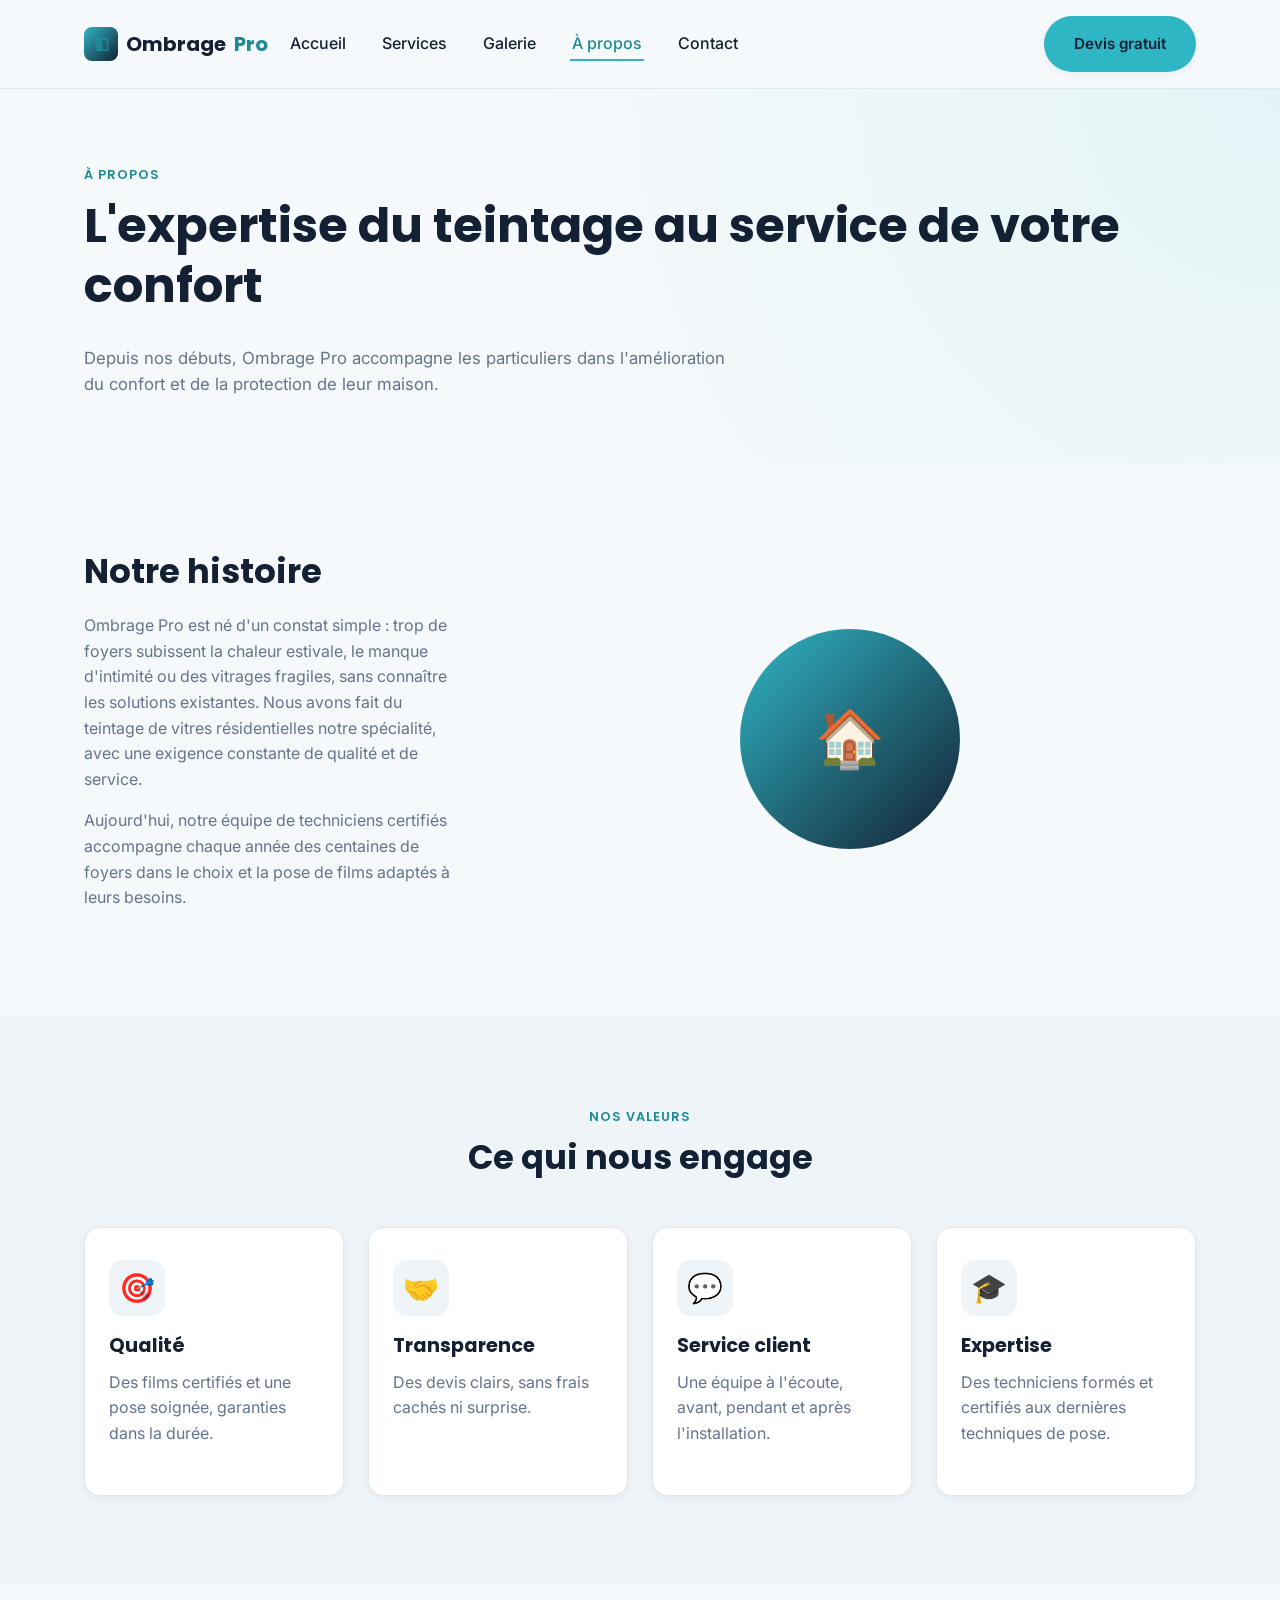
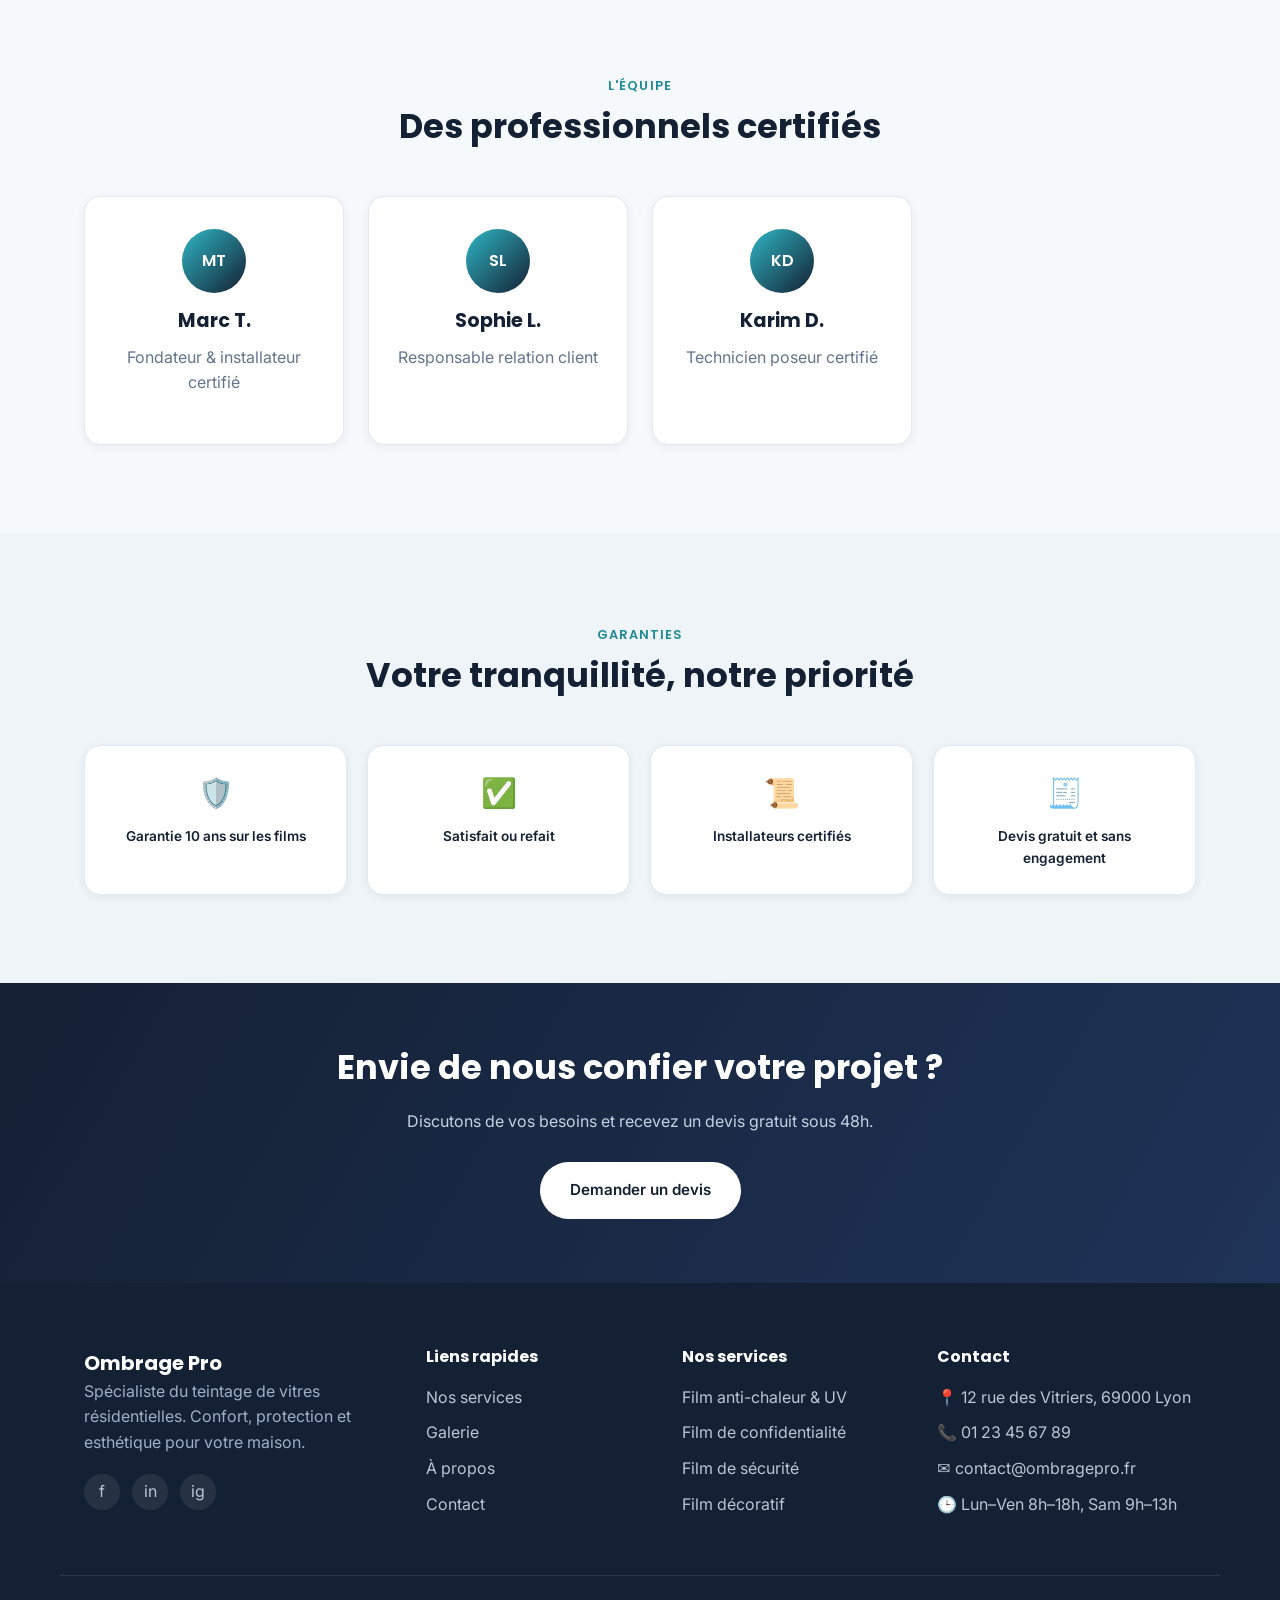
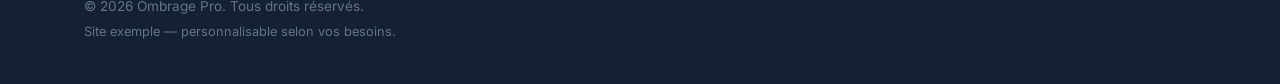
==== a-propos.html @ 15ab2c49 "Add residential window tinting multi-page website example Static HTML/CSS/JS site (Ombrage Pro) with" ====
<!DOCTYPE html>
<html lang="fr">
<head>
  <meta charset="UTF-8">
  <meta name="viewport" content="width=device-width, initial-scale=1.0">
  <title>À propos | Ombrage Pro</title>
  <meta name="description" content="Découvrez l'histoire, les valeurs et l'équipe d'Ombrage Pro, spécialiste du teintage de vitres résidentielles.">
  <link rel="icon" href="data:image/svg+xml,<svg xmlns='http://www.w3.org/2000/svg' viewBox='0 0 100 100'><text y='.9em' font-size='90'>🪟</text></svg>">
  <link rel="preconnect" href="https://fonts.googleapis.com">
  <link rel="preconnect" href="https://fonts.gstatic.com" crossorigin>
  <link href="https://fonts.googleapis.com/css2?family=Poppins:wght@500;600;700&family=Inter:wght@400;500;600&display=swap" rel="stylesheet">
  <link rel="stylesheet" href="assets/css/style.css">
</head>
<body>
  <a href="#main" class="skip-link">Aller au contenu principal</a>

  <header class="site-header">
    <div class="container header-inner">
      <a href="index.html" class="logo"><span class="logo-icon">◧</span>Ombrage <span>Pro</span></a>
      <nav class="main-nav" id="main-nav" aria-label="Navigation principale">
        <ul>
          <li><a href="index.html">Accueil</a></li>
          <li><a href="services.html">Services</a></li>
          <li><a href="galerie.html">Galerie</a></li>
          <li><a href="a-propos.html">À propos</a></li>
          <li><a href="contact.html">Contact</a></li>
        </ul>
      </nav>
      <a href="contact.html" class="btn btn-primary nav-cta">Devis gratuit</a>
      <button class="nav-toggle" id="nav-toggle" aria-label="Ouvrir le menu" aria-expanded="false" aria-controls="main-nav">
        <span></span><span></span><span></span>
      </button>
    </div>
  </header>

  <main id="main">
    <section class="page-hero">
      <div class="container">
        <p class="eyebrow">À propos</p>
        <h1>L'expertise du teintage au service de votre confort</h1>
        <p class="section-lead">Depuis nos débuts, Ombrage Pro accompagne les particuliers dans l'amélioration du confort et de la protection de leur maison.</p>
      </div>
    </section>

    <section class="section about-story">
      <div class="container service-detail-grid">
        <div class="service-text">
          <h2>Notre histoire</h2>
          <p>Ombrage Pro est né d'un constat simple : trop de foyers subissent la chaleur estivale, le manque d'intimité ou des vitrages fragiles, sans connaître les solutions existantes. Nous avons fait du teintage de vitres résidentielles notre spécialité, avec une exigence constante de qualité et de service.</p>
          <p>Aujourd'hui, notre équipe de techniciens certifiés accompagne chaque année des centaines de foyers dans le choix et la pose de films adaptés à leurs besoins.</p>
        </div>
        <div class="service-visual" aria-hidden="true"><span>🏠</span></div>
      </div>
    </section>

    <section class="section values alt">
      <div class="container">
        <div class="section-head center">
          <p class="eyebrow">Nos valeurs</p>
          <h2>Ce qui nous engage</h2>
        </div>
        <div class="card-grid">
          <article class="card"><div class="card-icon">🎯</div><h3>Qualité</h3><p>Des films certifiés et une pose soignée, garanties dans la durée.</p></article>
          <article class="card"><div class="card-icon">🤝</div><h3>Transparence</h3><p>Des devis clairs, sans frais cachés ni surprise.</p></article>
          <article class="card"><div class="card-icon">💬</div><h3>Service client</h3><p>Une équipe à l'écoute, avant, pendant et après l'installation.</p></article>
          <article class="card"><div class="card-icon">🎓</div><h3>Expertise</h3><p>Des techniciens formés et certifiés aux dernières techniques de pose.</p></article>
        </div>
      </div>
    </section>

    <section class="section team">
      <div class="container">
        <div class="section-head center">
          <p class="eyebrow">L'équipe</p>
          <h2>Des professionnels certifiés</h2>
        </div>
        <div class="card-grid">
          <article class="card team-card"><div class="avatar">MT</div><h3>Marc T.</h3><p>Fondateur &amp; installateur certifié</p></article>
          <article class="card team-card"><div class="avatar">SL</div><h3>Sophie L.</h3><p>Responsable relation client</p></article>
          <article class="card team-card"><div class="avatar">KD</div><h3>Karim D.</h3><p>Technicien poseur certifié</p></article>
        </div>
      </div>
    </section>

    <section class="section guarantees alt">
      <div class="container">
        <div class="section-head center">
          <p class="eyebrow">Garanties</p>
          <h2>Votre tranquillité, notre priorité</h2>
        </div>
        <div class="badges-grid">
          <div class="badge-item">🛡️<span>Garantie 10 ans sur les films</span></div>
          <div class="badge-item">✅<span>Satisfait ou refait</span></div>
          <div class="badge-item">📜<span>Installateurs certifiés</span></div>
          <div class="badge-item">🧾<span>Devis gratuit et sans engagement</span></div>
        </div>
      </div>
    </section>

    <section class="cta-banner">
      <div class="container cta-inner">
        <h2>Envie de nous confier votre projet ?</h2>
        <p>Discutons de vos besoins et recevez un devis gratuit sous 48h.</p>
        <a href="contact.html" class="btn btn-light">Demander un devis</a>
      </div>
    </section>
  </main>

  <footer class="site-footer">
    <div class="container footer-grid">
      <div class="footer-col">
        <a href="index.html" class="logo">Ombrage Pro</a>
        <p>Spécialiste du teintage de vitres résidentielles. Confort, protection et esthétique pour votre maison.</p>
        <div class="socials" aria-hidden="true">
          <a href="#">f</a><a href="#">in</a><a href="#">ig</a>
        </div>
      </div>
      <div class="footer-col">
        <h4>Liens rapides</h4>
        <ul>
          <li><a href="services.html">Nos services</a></li>
          <li><a href="galerie.html">Galerie</a></li>
          <li><a href="a-propos.html">À propos</a></li>
          <li><a href="contact.html">Contact</a></li>
        </ul>
      </div>
      <div class="footer-col">
        <h4>Nos services</h4>
        <ul>
          <li>Film anti-chaleur &amp; UV</li>
          <li>Film de confidentialité</li>
          <li>Film de sécurité</li>
          <li>Film décoratif</li>
        </ul>
      </div>
      <div class="footer-col">
        <h4>Contact</h4>
        <ul>
          <li>📍 12 rue des Vitriers, 69000 Lyon</li>
          <li>📞 <a href="tel:+33123456789">01 23 45 67 89</a></li>
          <li>✉️ <a href="mailto:contact@ombragepro.fr">contact@ombragepro.fr</a></li>
          <li>🕒 Lun–Ven 8h–18h, Sam 9h–13h</li>
        </ul>
      </div>
    </div>
    <div class="footer-bottom">
      <div class="container">
        <p>&copy; 2026 Ombrage Pro. Tous droits réservés. <span class="footer-note">Site exemple — personnalisable selon vos besoins.</span></p>
      </div>
    </div>
  </footer>

  <script src="assets/js/main.js"></script>
</body>
</html>
---- assets/css/style.css ----
/* ==========================================================================
   Ombrage Pro — Teintage de vitres résidentielles
   ========================================================================== */

:root {
  --navy: #142033;
  --navy-light: #1f3358;
  --teal: #2fb6c4;
  --teal-dark: #1e8a96;
  --bg: #f6f9fb;
  --bg-alt: #eef4f7;
  --text: #33404f;
  --text-light: #64748b;
  --white: #ffffff;
  --border: #e2e8f0;
  --shadow-sm: 0 2px 8px rgba(20, 32, 51, 0.06);
  --shadow-md: 0 12px 32px rgba(20, 32, 51, 0.10);
  --radius: 16px;
}

* , *::before, *::after { box-sizing: border-box; }

html { scroll-behavior: smooth; }

body {
  margin: 0;
  font-family: 'Inter', system-ui, -apple-system, sans-serif;
  color: var(--text);
  background: var(--bg);
  line-height: 1.6;
  -webkit-font-smoothing: antialiased;
}

h1, h2, h3, h4 {
  font-family: 'Poppins', 'Inter', system-ui, sans-serif;
  color: var(--navy);
  line-height: 1.25;
  margin: 0 0 0.6em;
}

h1 { font-size: clamp(2rem, 4vw, 3rem); }
h2 { font-size: clamp(1.5rem, 3vw, 2.1rem); }
h3 { font-size: 1.2rem; }

p { margin: 0 0 1em; color: var(--text-light); }

a { color: var(--teal-dark); text-decoration: none; }
a:hover { color: var(--teal); }

ul { list-style: none; margin: 0; padding: 0; }

img { max-width: 100%; display: block; }

:focus-visible {
  outline: 3px solid var(--teal);
  outline-offset: 2px;
}

.container {
  width: 100%;
  max-width: 1160px;
  margin: 0 auto;
  padding: 0 24px;
}

.section { padding: 88px 0; }
.section.alt { background: var(--bg-alt); }

.section-head { max-width: 640px; margin: 0 0 48px; }
.section-head.center { margin-left: auto; margin-right: auto; text-align: center; }
.section-lead { font-size: 1.05rem; }

.eyebrow {
  display: inline-block;
  font-family: 'Poppins', sans-serif;
  font-size: 0.8rem;
  font-weight: 600;
  letter-spacing: 0.08em;
  text-transform: uppercase;
  color: var(--teal-dark);
  margin-bottom: 10px;
}

/* Skip link */
.skip-link {
  position: absolute;
  left: -999px;
  top: 0;
  background: var(--navy);
  color: var(--white);
  padding: 12px 20px;
  z-index: 1000;
  border-radius: 0 0 8px 0;
}
.skip-link:focus {
  left: 0;
}

/* Buttons */
.btn {
  display: inline-flex;
  align-items: center;
  justify-content: center;
  gap: 8px;
  padding: 14px 28px;
  border-radius: 999px;
  font-weight: 600;
  font-size: 0.95rem;
  border: 2px solid transparent;
  cursor: pointer;
  transition: transform 0.15s ease, box-shadow 0.15s ease, background 0.15s ease, color 0.15s ease;
  white-space: nowrap;
}
.btn:hover { transform: translateY(-2px); }

.btn-primary {
  background: var(--teal);
  color: var(--navy);
  box-shadow: var(--shadow-sm);
}
.btn-primary:hover { background: var(--teal-dark); color: var(--white); }

.btn-outline {
  background: transparent;
  border-color: var(--navy);
  color: var(--navy);
}
.btn-outline:hover { background: var(--navy); color: var(--white); }

.btn-light {
  background: var(--white);
  color: var(--navy);
}
.btn-light:hover { background: var(--teal); color: var(--navy); }

.btn-full { width: 100%; }

/* ==========================================================================
   Header
   ========================================================================== */
.site-header {
  position: sticky;
  top: 0;
  z-index: 100;
  background: rgba(246, 249, 251, 0.85);
  backdrop-filter: blur(10px);
  border-bottom: 1px solid var(--border);
  transition: box-shadow 0.2s ease;
}
.site-header.scrolled { box-shadow: var(--shadow-sm); }

.header-inner {
  display: flex;
  align-items: center;
  justify-content: space-between;
  gap: 20px;
  padding: 16px 24px;
}

.logo {
  font-family: 'Poppins', sans-serif;
  font-weight: 700;
  font-size: 1.25rem;
  color: var(--navy);
  display: flex;
  align-items: center;
  gap: 8px;
}
.logo:hover { color: var(--navy); }
.logo span { color: var(--teal-dark); }
.logo-icon {
  display: inline-flex;
  align-items: center;
  justify-content: center;
  width: 34px;
  height: 34px;
  border-radius: 8px;
  background: linear-gradient(135deg, var(--teal), var(--navy));
  color: var(--white);
  font-size: 1rem;
}

.main-nav ul {
  display: flex;
  gap: 32px;
}
.main-nav a {
  font-weight: 500;
  color: var(--navy);
  padding: 6px 2px;
  border-bottom: 2px solid transparent;
}
.main-nav a:hover,
.main-nav a.active {
  color: var(--teal-dark);
  border-bottom-color: var(--teal);
}

.nav-cta { margin-left: auto; }

.nav-toggle {
  display: none;
  flex-direction: column;
  justify-content: center;
  gap: 5px;
  width: 40px;
  height: 40px;
  background: none;
  border: none;
  cursor: pointer;
}
.nav-toggle span {
  display: block;
  width: 100%;
  height: 2px;
  background: var(--navy);
  border-radius: 2px;
  transition: transform 0.2s ease, opacity 0.2s ease;
}
.nav-toggle[aria-expanded="true"] span:nth-child(1) { transform: translateY(7px) rotate(45deg); }
.nav-toggle[aria-expanded="true"] span:nth-child(2) { opacity: 0; }
.nav-toggle[aria-expanded="true"] span:nth-child(3) { transform: translateY(-7px) rotate(-45deg); }

/* ==========================================================================
   Hero
   ========================================================================== */
.hero {
  padding: 72px 0;
  background: radial-gradient(circle at top right, #e4f4f6 0%, var(--bg) 55%);
}
.hero-inner {
  display: grid;
  grid-template-columns: 1.1fr 0.9fr;
  gap: 48px;
  align-items: center;
}
.hero-lead { font-size: 1.1rem; max-width: 46ch; }
.hero-actions {
  display: flex;
  flex-wrap: wrap;
  gap: 16px;
  margin: 28px 0 40px;
}
.hero-stats {
  display: flex;
  gap: 36px;
  flex-wrap: wrap;
}
.hero-stats li {
  display: flex;
  flex-direction: column;
}
.hero-stats strong {
  font-family: 'Poppins', sans-serif;
  font-size: 1.6rem;
  color: var(--navy);
}
.hero-stats span { font-size: 0.85rem; color: var(--text-light); }

.hero-visual { display: flex; justify-content: center; }
.window-frame {
  position: relative;
  width: min(340px, 80vw);
  height: 400px;
  display: flex;
  border: 10px solid var(--navy);
  border-radius: 18px;
  overflow: hidden;
  box-shadow: var(--shadow-md);
}
.window-pane {
  flex: 1;
  position: relative;
  background: linear-gradient(160deg, #eaf6f8, #cfe9ee);
}
.window-pane::after {
  content: 'Avant';
  position: absolute;
  bottom: 16px;
  left: 50%;
  transform: translateX(-50%);
  font-family: 'Poppins', sans-serif;
  font-size: 0.75rem;
  font-weight: 600;
  letter-spacing: 0.05em;
  text-transform: uppercase;
  color: var(--navy);
  background: rgba(255,255,255,0.7);
  padding: 4px 12px;
  border-radius: 999px;
}
.window-pane.pane-tinted {
  background: linear-gradient(160deg, #1b2a4a, #0d3b45);
}
.window-pane.pane-tinted::after {
  content: 'Après';
  color: var(--white);
  background: rgba(255,255,255,0.15);
}
.window-frame::before {
  content: '';
  position: absolute;
  top: 0;
  bottom: 0;
  left: 50%;
  width: 8px;
  margin-left: -4px;
  background: var(--navy);
  z-index: 2;
}

/* Trust bar */
.trust-bar { padding: 32px 0; background: var(--white); border-bottom: 1px solid var(--border); }
.trust-grid {
  display: flex;
  flex-wrap: wrap;
  justify-content: space-between;
  gap: 20px;
}
.trust-item {
  display: flex;
  align-items: center;
  gap: 10px;
  font-weight: 600;
  color: var(--navy);
  font-size: 0.95rem;
}

/* ==========================================================================
   Cards / grids
   ========================================================================== */
.card-grid {
  display: grid;
  grid-template-columns: repeat(4, 1fr);
  gap: 24px;
}
.testimonial-grid { grid-template-columns: repeat(3, 1fr); }

.card {
  background: var(--white);
  border: 1px solid var(--border);
  border-radius: var(--radius);
  padding: 32px 24px;
  box-shadow: var(--shadow-sm);
  transition: transform 0.2s ease, box-shadow 0.2s ease;
}
.card:hover { transform: translateY(-4px); box-shadow: var(--shadow-md); }

.card-icon {
  font-size: 1.8rem;
  width: 56px;
  height: 56px;
  display: flex;
  align-items: center;
  justify-content: center;
  border-radius: 14px;
  background: var(--bg-alt);
  margin-bottom: 18px;
}
.card-link { font-weight: 600; font-size: 0.9rem; }

.team-card { text-align: center; }
.avatar {
  width: 64px;
  height: 64px;
  border-radius: 50%;
  background: linear-gradient(135deg, var(--teal), var(--navy));
  color: var(--white);
  font-family: 'Poppins', sans-serif;
  font-weight: 600;
  display: flex;
  align-items: center;
  justify-content: center;
  margin: 0 auto 16px;
}

/* Benefits */
.benefits-grid {
  display: grid;
  grid-template-columns: 0.8fr 1.2fr;
  gap: 56px;
  align-items: center;
}
.benefits-visual { display: flex; justify-content: center; }
.benefits-blob {
  width: 260px;
  height: 260px;
  background: linear-gradient(135deg, var(--teal), var(--navy-light));
  border-radius: 60% 40% 55% 45% / 50% 60% 40% 50%;
  opacity: 0.9;
}
.check-list li {
  position: relative;
  padding-left: 32px;
  margin-bottom: 14px;
  color: var(--text);
}
.check-list li::before {
  content: '✓';
  position: absolute;
  left: 0;
  top: 0;
  width: 20px;
  height: 20px;
  border-radius: 50%;
  background: var(--teal);
  color: var(--white);
  font-size: 0.75rem;
  font-weight: 700;
  display: flex;
  align-items: center;
  justify-content: center;
}

/* Process steps */
.steps-grid {
  display: grid;
  grid-template-columns: repeat(4, 1fr);
  gap: 24px;
}
.step { text-align: center; padding: 0 12px; }
.step-number {
  display: inline-flex;
  align-items: center;
  justify-content: center;
  width: 44px;
  height: 44px;
  border-radius: 50%;
  background: var(--navy);
  color: var(--white);
  font-family: 'Poppins', sans-serif;
  font-weight: 700;
  margin-bottom: 16px;
}

/* Testimonials */
.testimonial {
  background: var(--white);
  border: 1px solid var(--border);
  border-radius: var(--radius);
  padding: 28px;
  margin: 0;
  box-shadow: var(--shadow-sm);
}
.testimonial p { color: var(--text); font-style: italic; }
.testimonial footer { font-weight: 600; color: var(--navy); font-size: 0.9rem; }

/* CTA banner */
.cta-banner {
  background: linear-gradient(120deg, var(--navy), var(--navy-light));
  padding: 64px 0;
}
.cta-inner { text-align: center; }
.cta-inner h2 { color: var(--white); }
.cta-inner p { color: #c4d3e3; margin-bottom: 28px; }

/* ==========================================================================
   Footer
   ========================================================================== */
.site-footer { background: var(--navy); color: #b9c6d6; padding-top: 64px; }
.footer-grid {
  display: grid;
  grid-template-columns: 1.4fr 1fr 1fr 1.2fr;
  gap: 40px;
  padding-bottom: 48px;
  border-bottom: 1px solid rgba(255,255,255,0.1);
}
.footer-col h4 { color: var(--white); font-size: 1rem; margin-bottom: 18px; }
.footer-col p { color: #9fb0c4; }
.footer-col ul li { margin-bottom: 10px; }
.footer-col a { color: #b9c6d6; }
.footer-col a:hover { color: var(--teal); }
.site-footer .logo { color: var(--white); }
.socials { display: flex; gap: 12px; margin-top: 18px; }
.socials a {
  width: 36px;
  height: 36px;
  border-radius: 50%;
  background: rgba(255,255,255,0.08);
  display: flex;
  align-items: center;
  justify-content: center;
}
.footer-bottom { padding: 20px 0 28px; font-size: 0.85rem; color: #7f92a8; }
.footer-note { display: block; margin-top: 4px; font-size: 0.8rem; }

/* ==========================================================================
   Inner page hero
   ========================================================================== */
.page-hero {
  padding: 72px 0 48px;
  background: radial-gradient(circle at top right, #e4f4f6 0%, var(--bg) 60%);
}
.page-hero .section-lead { max-width: 60ch; }

/* Service detail */
.service-detail-grid {
  display: grid;
  grid-template-columns: 0.7fr 1.3fr;
  gap: 48px;
  align-items: center;
}
.service-detail-grid.reverse { grid-template-columns: 1.3fr 0.7fr; }
.service-detail-grid.reverse .service-visual { order: 2; }
.service-detail.alt { background: var(--bg-alt); }
.service-visual {
  width: 100%;
  aspect-ratio: 1;
  max-width: 220px;
  margin: 0 auto;
  border-radius: 50%;
  background: linear-gradient(135deg, var(--teal), var(--navy));
  display: flex;
  align-items: center;
  justify-content: center;
  font-size: 3.5rem;
}

/* Comparison table */
.table-wrap { overflow-x: auto; }
.comparison-table {
  width: 100%;
  border-collapse: collapse;
  background: var(--white);
  border-radius: var(--radius);
  overflow: hidden;
  box-shadow: var(--shadow-sm);
  min-width: 560px;
}
.comparison-table th, .comparison-table td {
  padding: 16px 20px;
  text-align: left;
  border-bottom: 1px solid var(--border);
}
.comparison-table th {
  background: var(--navy);
  color: var(--white);
  font-family: 'Poppins', sans-serif;
  font-size: 0.9rem;
}
.comparison-table tr:last-child td { border-bottom: none; }
.comparison-table td:not(:first-child) { color: var(--teal-dark); letter-spacing: 2px; }

/* Gallery */
.gallery-grid {
  display: grid;
  grid-template-columns: repeat(3, 1fr);
  gap: 24px;
}
.gallery-item { margin: 0; }
.gallery-placeholder {
  aspect-ratio: 4/3;
  border-radius: var(--radius);
  display: flex;
  align-items: center;
  justify-content: center;
  font-size: 2.4rem;
  color: var(--white);
  box-shadow: var(--shadow-sm);
  transition: transform 0.2s ease;
}
.gallery-item:hover .gallery-placeholder { transform: scale(1.03); }
.ph-1 { background: linear-gradient(135deg, #f7b733, #fc4a1a); }
.ph-2 { background: linear-gradient(135deg, #2fb6c4, #1e8a96); }
.ph-3 { background: linear-gradient(135deg, #485563, #142033); }
.ph-4 { background: linear-gradient(135deg, #a18cd1, #fbc2eb); }
.ph-5 { background: linear-gradient(135deg, #43cea2, #185a9d); }
.ph-6 { background: linear-gradient(135deg, #ff9a9e, #6a4c93); }
figcaption {
  margin-top: 12px;
  font-size: 0.9rem;
  font-weight: 500;
  color: var(--navy);
  text-align: center;
}

/* Badges */
.badges-grid {
  display: grid;
  grid-template-columns: repeat(4, 1fr);
  gap: 20px;
}
.badge-item {
  background: var(--white);
  border: 1px solid var(--border);
  border-radius: var(--radius);
  padding: 24px;
  text-align: center;
  font-size: 1.8rem;
  box-shadow: var(--shadow-sm);
}
.badge-item span {
  display: block;
  font-size: 0.85rem;
  font-weight: 600;
  color: var(--navy);
  margin-top: 10px;
}

/* Contact page */
.contact-grid {
  display: grid;
  grid-template-columns: 0.9fr 1.1fr;
  gap: 48px;
  align-items: start;
}
.contact-list li {
  display: flex;
  gap: 16px;
  margin-bottom: 24px;
}
.contact-icon { font-size: 1.3rem; }
.contact-list strong { display: block; color: var(--navy); }
.contact-list p { margin: 2px 0 0; }
.map-placeholder {
  margin-top: 8px;
  padding: 40px 20px;
  border: 2px dashed var(--border);
  border-radius: var(--radius);
  text-align: center;
  color: var(--text-light);
  background: var(--white);
}
.map-placeholder span { font-size: 0.85rem; }

.contact-form {
  background: var(--white);
  border: 1px solid var(--border);
  border-radius: var(--radius);
  padding: 36px;
  box-shadow: var(--shadow-sm);
}
.form-row {
  display: grid;
  grid-template-columns: 1fr 1fr;
  gap: 20px;
}
.form-group { margin-bottom: 20px; }
.form-group label {
  display: block;
  font-weight: 600;
  font-size: 0.9rem;
  color: var(--navy);
  margin-bottom: 6px;
}
.form-group input,
.form-group select,
.form-group textarea {
  width: 100%;
  padding: 12px 14px;
  border: 1px solid var(--border);
  border-radius: 10px;
  font-family: inherit;
  font-size: 0.95rem;
  color: var(--text);
  background: var(--bg);
  resize: vertical;
}
.form-group input:focus,
.form-group select:focus,
.form-group textarea:focus {
  outline: none;
  border-color: var(--teal);
  background: var(--white);
}
.form-note {
  margin: 14px 0 0;
  font-size: 0.9rem;
  min-height: 1.2em;
}
.form-note.success { color: var(--teal-dark); font-weight: 600; }
.form-note.error { color: #d14343; font-weight: 600; }

/* FAQ */
.faq-list { max-width: 760px; }
.faq-item {
  background: var(--white);
  border: 1px solid var(--border);
  border-radius: 12px;
  padding: 18px 20px;
  margin-bottom: 14px;
}
.faq-item summary {
  cursor: pointer;
  font-weight: 600;
  color: var(--navy);
  list-style: none;
}
.faq-item summary::-webkit-details-marker { display: none; }
.faq-item summary::after {
  content: '+';
  float: right;
  font-size: 1.2rem;
  color: var(--teal-dark);
}
.faq-item[open] summary::after { content: '−'; }
.faq-item p { margin: 12px 0 0; }

/* ==========================================================================
   Reveal animation
   ========================================================================== */
.reveal {
  opacity: 0;
  transform: translateY(24px);
  transition: opacity 0.6s ease, transform 0.6s ease;
}
.reveal.is-visible { opacity: 1; transform: none; }

@media (prefers-reduced-motion: reduce) {
  .reveal { opacity: 1; transform: none; transition: none; }
  html { scroll-behavior: auto; }
}

/* ==========================================================================
   Responsive
   ========================================================================== */
@media (max-width: 960px) {
  .card-grid { grid-template-columns: repeat(2, 1fr); }
  .steps-grid { grid-template-columns: repeat(2, 1fr); }
  .badges-grid { grid-template-columns: repeat(2, 1fr); }
  .gallery-grid { grid-template-columns: repeat(2, 1fr); }
  .footer-grid { grid-template-columns: 1fr 1fr; }
  .hero-inner { grid-template-columns: 1fr; }
  .hero-visual { order: -1; }
  .benefits-grid { grid-template-columns: 1fr; }
  .benefits-visual { order: 2; }
}

@media (max-width: 720px) {
  .main-nav { display: none; }
  .nav-cta { display: none; }
  .nav-toggle { display: flex; }
  .site-header.nav-open .main-nav {
    display: block;
    position: absolute;
    top: 100%;
    left: 0;
    right: 0;
    background: var(--white);
    border-bottom: 1px solid var(--border);
    box-shadow: var(--shadow-md);
  }
  .site-header.nav-open .main-nav ul {
    flex-direction: column;
    gap: 0;
    padding: 8px 24px 20px;
  }
  .site-header.nav-open .main-nav a { display: block; padding: 12px 0; }
  .site-header.nav-open .nav-cta {
    display: inline-flex;
    margin: 0 24px 20px;
  }

  .section { padding: 56px 0; }
  .service-detail-grid,
  .service-detail-grid.reverse { grid-template-columns: 1fr; }
  .service-detail-grid.reverse .service-visual { order: -1; }
  .comparison-table { min-width: 480px; }
  .card-grid, .testimonial-grid, .gallery-grid, .badges-grid { grid-template-columns: 1fr; }
  .contact-grid { grid-template-columns: 1fr; }
  .form-row { grid-template-columns: 1fr; }
  .trust-grid { justify-content: flex-start; }
}
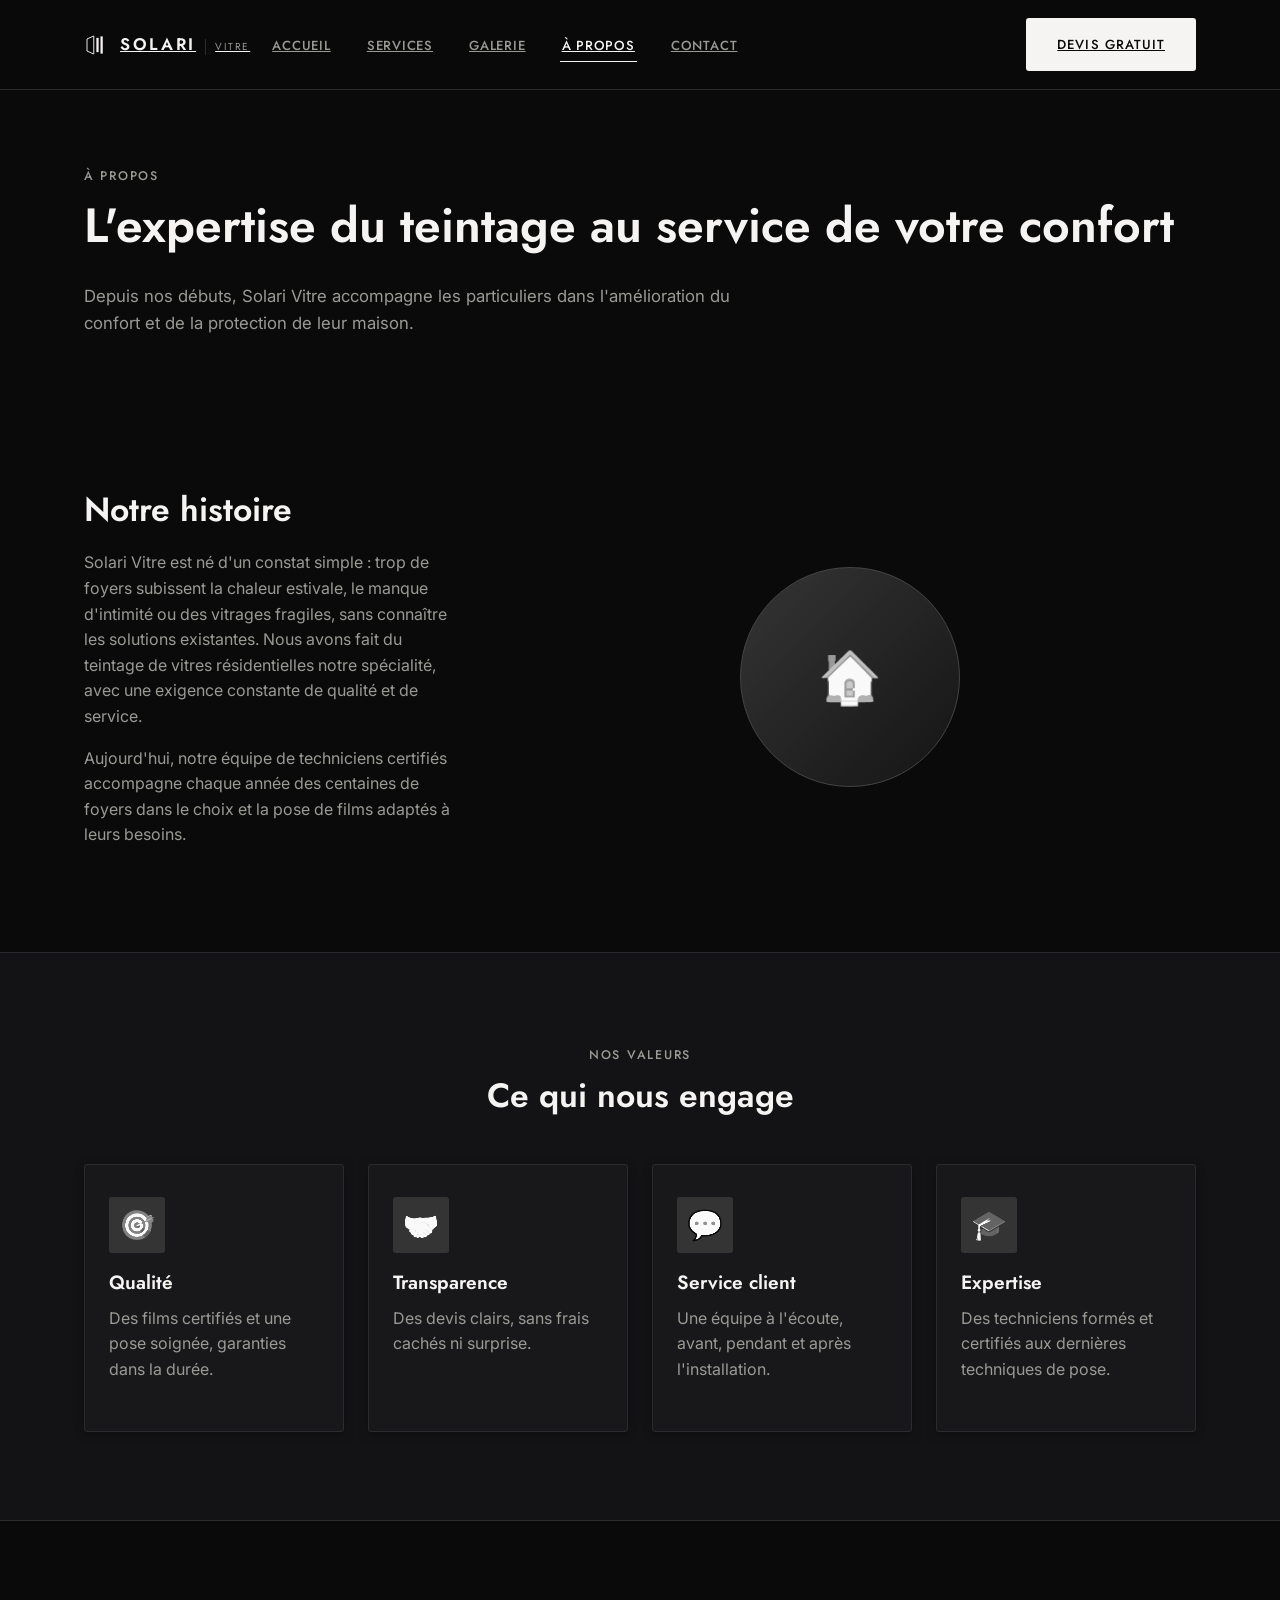
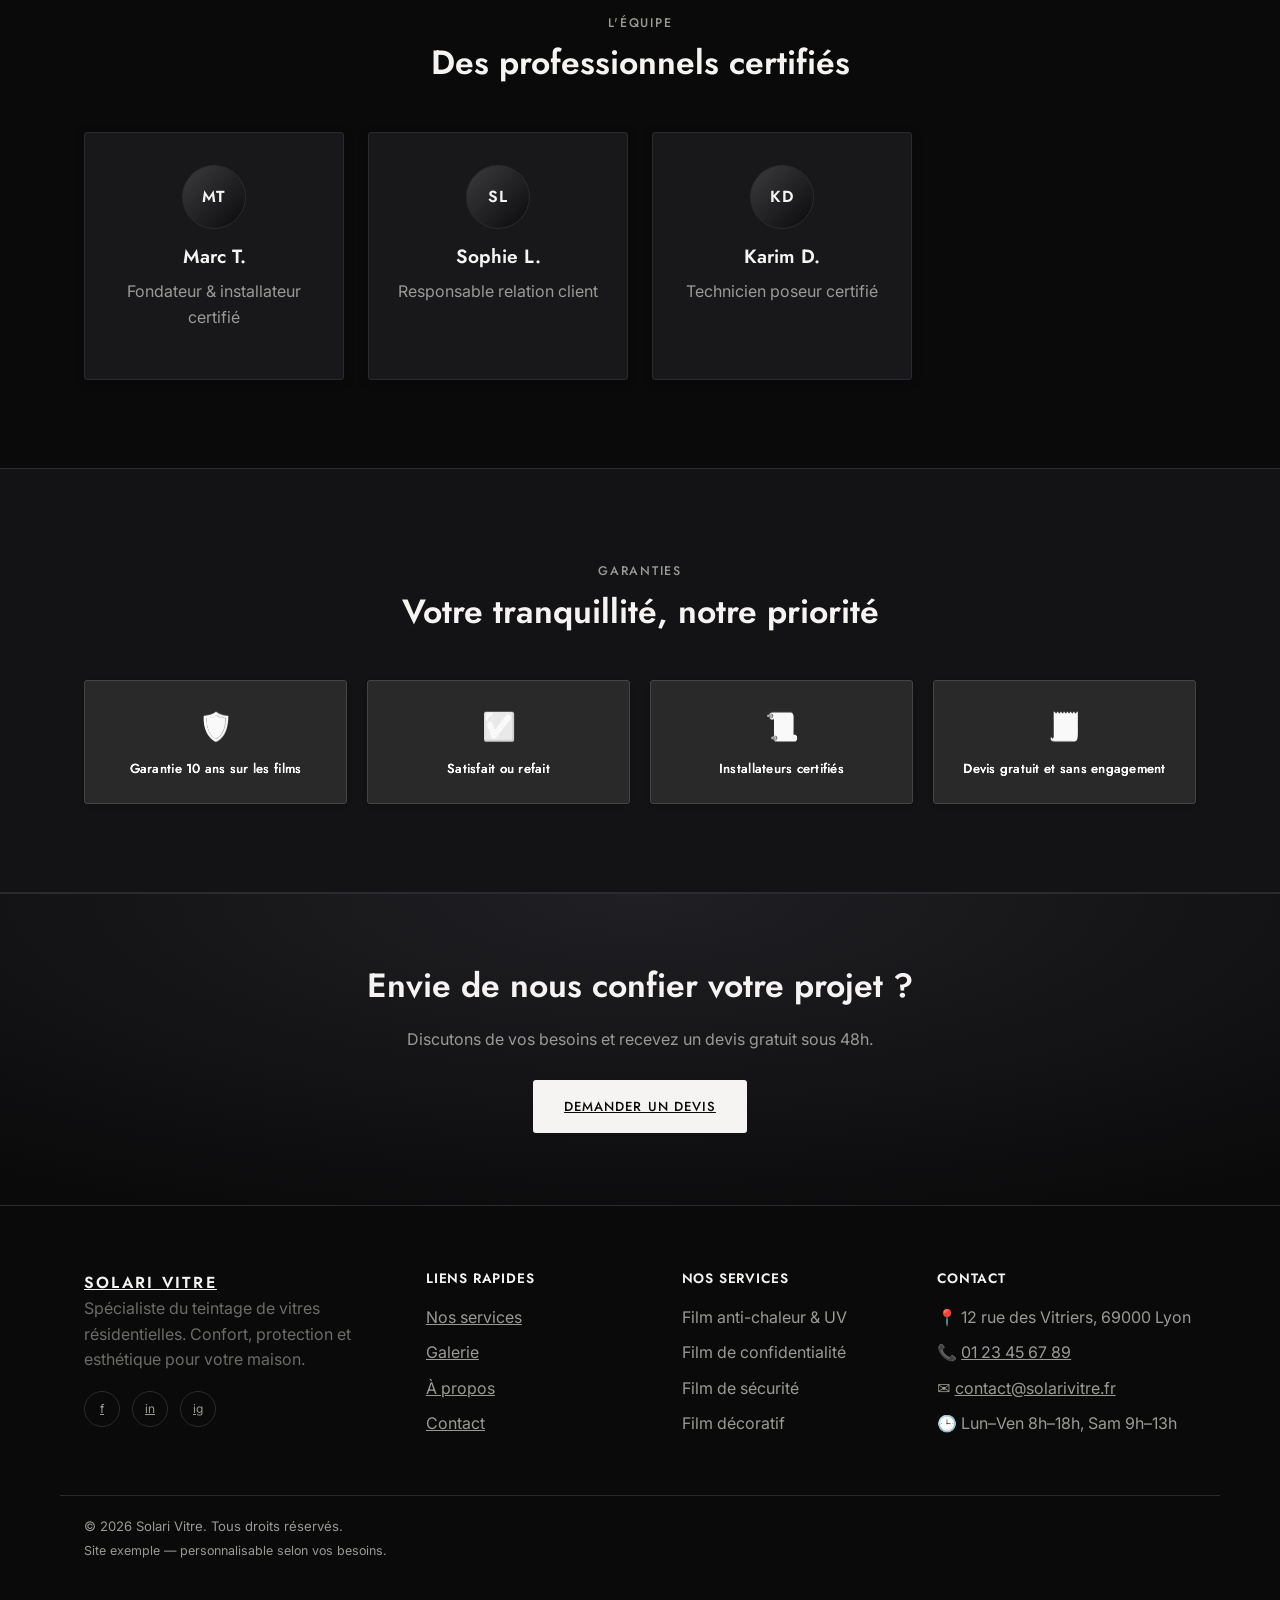
==== commit a6a4e96e: "Rebrand site to Solari Vitre with dark, upscale palette Rename brand across all pages, add the SOLAR" ====
--- a/a-propos.html
+++ b/a-propos.html
@@ -3,12 +3,12 @@
 <head>
   <meta charset="UTF-8">
   <meta name="viewport" content="width=device-width, initial-scale=1.0">
-  <title>À propos | Ombrage Pro</title>
-  <meta name="description" content="Découvrez l'histoire, les valeurs et l'équipe d'Ombrage Pro, spécialiste du teintage de vitres résidentielles.">
+  <title>À propos | Solari Vitre</title>
+  <meta name="description" content="Découvrez l'histoire, les valeurs et l'équipe de Solari Vitre, spécialiste du teintage de vitres résidentielles.">
   <link rel="icon" href="data:image/svg+xml,<svg xmlns='http://www.w3.org/2000/svg' viewBox='0 0 100 100'><text y='.9em' font-size='90'>🪟</text></svg>">
   <link rel="preconnect" href="https://fonts.googleapis.com">
   <link rel="preconnect" href="https://fonts.gstatic.com" crossorigin>
-  <link href="https://fonts.googleapis.com/css2?family=Poppins:wght@500;600;700&family=Inter:wght@400;500;600&display=swap" rel="stylesheet">
+  <link href="https://fonts.googleapis.com/css2?family=Jost:wght@400;500;600;700&family=Inter:wght@400;500;600&display=swap" rel="stylesheet">
   <link rel="stylesheet" href="assets/css/style.css">
 </head>
 <body>
@@ -16,7 +16,7 @@
 
   <header class="site-header">
     <div class="container header-inner">
-      <a href="index.html" class="logo"><span class="logo-icon">◧</span>Ombrage <span>Pro</span></a>
+      <a href="index.html" class="logo"><span class="logo-icon" aria-hidden="true"><svg viewBox="0 0 64 64" width="24" height="24" fill="none" stroke="currentColor" stroke-width="2.5"><path d="M8 16 L26 8 L26 56 L8 48 Z"/><rect x="33" y="13" width="6" height="38" fill="currentColor" stroke="none"/><rect x="44" y="9" width="6" height="46" fill="currentColor" stroke="none"/></svg></span><span class="logo-word">SOLARI<em>VITRE</em></span></a>
       <nav class="main-nav" id="main-nav" aria-label="Navigation principale">
         <ul>
           <li><a href="index.html">Accueil</a></li>
@@ -38,7 +38,7 @@
       <div class="container">
         <p class="eyebrow">À propos</p>
         <h1>L'expertise du teintage au service de votre confort</h1>
-        <p class="section-lead">Depuis nos débuts, Ombrage Pro accompagne les particuliers dans l'amélioration du confort et de la protection de leur maison.</p>
+        <p class="section-lead">Depuis nos débuts, Solari Vitre accompagne les particuliers dans l'amélioration du confort et de la protection de leur maison.</p>
       </div>
     </section>
 
@@ -46,7 +46,7 @@
       <div class="container service-detail-grid">
         <div class="service-text">
           <h2>Notre histoire</h2>
-          <p>Ombrage Pro est né d'un constat simple : trop de foyers subissent la chaleur estivale, le manque d'intimité ou des vitrages fragiles, sans connaître les solutions existantes. Nous avons fait du teintage de vitres résidentielles notre spécialité, avec une exigence constante de qualité et de service.</p>
+          <p>Solari Vitre est né d'un constat simple : trop de foyers subissent la chaleur estivale, le manque d'intimité ou des vitrages fragiles, sans connaître les solutions existantes. Nous avons fait du teintage de vitres résidentielles notre spécialité, avec une exigence constante de qualité et de service.</p>
           <p>Aujourd'hui, notre équipe de techniciens certifiés accompagne chaque année des centaines de foyers dans le choix et la pose de films adaptés à leurs besoins.</p>
         </div>
         <div class="service-visual" aria-hidden="true"><span>🏠</span></div>
@@ -109,7 +109,7 @@
   <footer class="site-footer">
     <div class="container footer-grid">
       <div class="footer-col">
-        <a href="index.html" class="logo">Ombrage Pro</a>
+        <a href="index.html" class="logo">Solari Vitre</a>
         <p>Spécialiste du teintage de vitres résidentielles. Confort, protection et esthétique pour votre maison.</p>
         <div class="socials" aria-hidden="true">
           <a href="#">f</a><a href="#">in</a><a href="#">ig</a>
@@ -138,14 +138,14 @@
         <ul>
           <li>📍 12 rue des Vitriers, 69000 Lyon</li>
           <li>📞 <a href="tel:+33123456789">01 23 45 67 89</a></li>
-          <li>✉️ <a href="mailto:contact@ombragepro.fr">contact@ombragepro.fr</a></li>
+          <li>✉️ <a href="mailto:contact@solarivitre.fr">contact@solarivitre.fr</a></li>
           <li>🕒 Lun–Ven 8h–18h, Sam 9h–13h</li>
         </ul>
       </div>
     </div>
     <div class="footer-bottom">
       <div class="container">
-        <p>&copy; 2026 Ombrage Pro. Tous droits réservés. <span class="footer-note">Site exemple — personnalisable selon vos besoins.</span></p>
+        <p>&copy; 2026 Solari Vitre. Tous droits réservés. <span class="footer-note">Site exemple — personnalisable selon vos besoins.</span></p>
       </div>
     </div>
   </footer>
--- a/assets/css/style.css
+++ b/assets/css/style.css
@@ -1,21 +1,19 @@
 /* ==========================================================================
-   Ombrage Pro — Teintage de vitres résidentielles
+   Solari Vitre — Teintage de vitres résidentielles
    ========================================================================== */
 
 :root {
-  --navy: #142033;
-  --navy-light: #1f3358;
-  --teal: #2fb6c4;
-  --teal-dark: #1e8a96;
-  --bg: #f6f9fb;
-  --bg-alt: #eef4f7;
-  --text: #33404f;
-  --text-light: #64748b;
-  --white: #ffffff;
-  --border: #e2e8f0;
-  --shadow-sm: 0 2px 8px rgba(20, 32, 51, 0.06);
-  --shadow-md: 0 12px 32px rgba(20, 32, 51, 0.10);
-  --radius: 16px;
+  --black: #0a0a0b;
+  --black-soft: #131315;
+  --surface: #18181b;
+  --surface-2: #202024;
+  --line: #2b2b2f;
+  --white: #f5f4f2;
+  --grey: #9a9a95;
+  --grey-dim: #6b6b67;
+  --shadow-sm: 0 2px 10px rgba(0, 0, 0, 0.35);
+  --shadow-md: 0 20px 44px rgba(0, 0, 0, 0.55);
+  --radius: 3px;
 }
 
 * , *::before, *::after { box-sizing: border-box; }
@@ -25,16 +23,17 @@
 body {
   margin: 0;
   font-family: 'Inter', system-ui, -apple-system, sans-serif;
-  color: var(--text);
-  background: var(--bg);
+  color: var(--white);
+  background: var(--black);
   line-height: 1.6;
   -webkit-font-smoothing: antialiased;
 }
 
 h1, h2, h3, h4 {
-  font-family: 'Poppins', 'Inter', system-ui, sans-serif;
-  color: var(--navy);
-  line-height: 1.25;
+  font-family: 'Jost', 'Inter', system-ui, sans-serif;
+  color: var(--white);
+  line-height: 1.2;
+  font-weight: 600;
   margin: 0 0 0.6em;
 }
 
@@ -42,17 +41,17 @@
 h2 { font-size: clamp(1.5rem, 3vw, 2.1rem); }
 h3 { font-size: 1.2rem; }
 
-p { margin: 0 0 1em; color: var(--text-light); }
-
-a { color: var(--teal-dark); text-decoration: none; }
-a:hover { color: var(--teal); }
+p { margin: 0 0 1em; color: var(--grey); }
+
+a { color: var(--white); }
+a:hover { color: var(--grey); }
 
 ul { list-style: none; margin: 0; padding: 0; }
 
 img { max-width: 100%; display: block; }
 
 :focus-visible {
-  outline: 3px solid var(--teal);
+  outline: 2px solid var(--white);
   outline-offset: 2px;
 }
 
@@ -64,7 +63,7 @@
 }
 
 .section { padding: 88px 0; }
-.section.alt { background: var(--bg-alt); }
+.section.alt { background: var(--black-soft); border-top: 1px solid var(--line); border-bottom: 1px solid var(--line); }
 
 .section-head { max-width: 640px; margin: 0 0 48px; }
 .section-head.center { margin-left: auto; margin-right: auto; text-align: center; }
@@ -72,12 +71,12 @@
 
 .eyebrow {
   display: inline-block;
-  font-family: 'Poppins', sans-serif;
-  font-size: 0.8rem;
-  font-weight: 600;
-  letter-spacing: 0.08em;
+  font-family: 'Jost', sans-serif;
+  font-size: 0.78rem;
+  font-weight: 500;
+  letter-spacing: 0.14em;
   text-transform: uppercase;
-  color: var(--teal-dark);
+  color: var(--grey);
   margin-bottom: 10px;
 }
 
@@ -86,8 +85,8 @@
   position: absolute;
   left: -999px;
   top: 0;
-  background: var(--navy);
-  color: var(--white);
+  background: var(--white);
+  color: var(--black);
   padding: 12px 20px;
   z-index: 1000;
   border-radius: 0 0 8px 0;
@@ -102,36 +101,38 @@
   align-items: center;
   justify-content: center;
   gap: 8px;
-  padding: 14px 28px;
-  border-radius: 999px;
-  font-weight: 600;
-  font-size: 0.95rem;
-  border: 2px solid transparent;
+  padding: 15px 30px;
+  border-radius: var(--radius);
+  font-family: 'Jost', sans-serif;
+  font-weight: 500;
+  font-size: 0.82rem;
+  letter-spacing: 0.08em;
+  text-transform: uppercase;
+  border: 1px solid transparent;
   cursor: pointer;
-  transition: transform 0.15s ease, box-shadow 0.15s ease, background 0.15s ease, color 0.15s ease;
+  transition: transform 0.15s ease, box-shadow 0.15s ease, background 0.15s ease, color 0.15s ease, border-color 0.15s ease;
   white-space: nowrap;
 }
 .btn:hover { transform: translateY(-2px); }
 
 .btn-primary {
-  background: var(--teal);
-  color: var(--navy);
-  box-shadow: var(--shadow-sm);
-}
-.btn-primary:hover { background: var(--teal-dark); color: var(--white); }
+  background: var(--white);
+  color: var(--black);
+}
+.btn-primary:hover { background: transparent; color: var(--white); border-color: var(--white); box-shadow: var(--shadow-sm); }
 
 .btn-outline {
   background: transparent;
-  border-color: var(--navy);
-  color: var(--navy);
-}
-.btn-outline:hover { background: var(--navy); color: var(--white); }
+  border-color: var(--grey-dim);
+  color: var(--white);
+}
+.btn-outline:hover { background: var(--white); color: var(--black); border-color: var(--white); }
 
 .btn-light {
   background: var(--white);
-  color: var(--navy);
-}
-.btn-light:hover { background: var(--teal); color: var(--navy); }
+  color: var(--black);
+}
+.btn-light:hover { background: transparent; color: var(--white); border-color: var(--white); }
 
 .btn-full { width: 100%; }
 
@@ -142,9 +143,9 @@
   position: sticky;
   top: 0;
   z-index: 100;
-  background: rgba(246, 249, 251, 0.85);
+  background: rgba(10, 10, 11, 0.88);
   backdrop-filter: blur(10px);
-  border-bottom: 1px solid var(--border);
+  border-bottom: 1px solid var(--line);
   transition: box-shadow 0.2s ease;
 }
 .site-header.scrolled { box-shadow: var(--shadow-sm); }
@@ -154,30 +155,36 @@
   align-items: center;
   justify-content: space-between;
   gap: 20px;
-  padding: 16px 24px;
+  padding: 18px 24px;
 }
 
 .logo {
-  font-family: 'Poppins', sans-serif;
-  font-weight: 700;
-  font-size: 1.25rem;
-  color: var(--navy);
-  display: flex;
-  align-items: center;
-  gap: 8px;
-}
-.logo:hover { color: var(--navy); }
-.logo span { color: var(--teal-dark); }
-.logo-icon {
-  display: inline-flex;
-  align-items: center;
-  justify-content: center;
-  width: 34px;
-  height: 34px;
-  border-radius: 8px;
-  background: linear-gradient(135deg, var(--teal), var(--navy));
-  color: var(--white);
-  font-size: 1rem;
+  display: flex;
+  align-items: center;
+  gap: 12px;
+  color: var(--white);
+}
+.logo:hover { color: var(--white); }
+.logo-icon { display: flex; color: var(--white); flex-shrink: 0; }
+.logo-word {
+  display: flex;
+  align-items: baseline;
+  font-family: 'Jost', sans-serif;
+  font-weight: 600;
+  font-size: 1.05rem;
+  letter-spacing: 0.16em;
+  text-transform: uppercase;
+  color: var(--white);
+}
+.logo-word em {
+  font-style: normal;
+  font-weight: 400;
+  font-size: 0.6em;
+  letter-spacing: 0.18em;
+  color: var(--grey);
+  margin-left: 9px;
+  padding-left: 9px;
+  border-left: 1px solid var(--line);
 }
 
 .main-nav ul {
@@ -185,15 +192,19 @@
   gap: 32px;
 }
 .main-nav a {
-  font-weight: 500;
-  color: var(--navy);
+  font-family: 'Jost', sans-serif;
+  font-size: 0.82rem;
+  font-weight: 500;
+  letter-spacing: 0.06em;
+  text-transform: uppercase;
+  color: var(--grey);
   padding: 6px 2px;
-  border-bottom: 2px solid transparent;
+  border-bottom: 1px solid transparent;
 }
 .main-nav a:hover,
 .main-nav a.active {
-  color: var(--teal-dark);
-  border-bottom-color: var(--teal);
+  color: var(--white);
+  border-bottom-color: var(--white);
 }
 
 .nav-cta { margin-left: auto; }
@@ -212,21 +223,21 @@
 .nav-toggle span {
   display: block;
   width: 100%;
-  height: 2px;
-  background: var(--navy);
+  height: 1.5px;
+  background: var(--white);
   border-radius: 2px;
   transition: transform 0.2s ease, opacity 0.2s ease;
 }
-.nav-toggle[aria-expanded="true"] span:nth-child(1) { transform: translateY(7px) rotate(45deg); }
+.nav-toggle[aria-expanded="true"] span:nth-child(1) { transform: translateY(6.5px) rotate(45deg); }
 .nav-toggle[aria-expanded="true"] span:nth-child(2) { opacity: 0; }
-.nav-toggle[aria-expanded="true"] span:nth-child(3) { transform: translateY(-7px) rotate(-45deg); }
+.nav-toggle[aria-expanded="true"] span:nth-child(3) { transform: translateY(-6.5px) rotate(-45deg); }
 
 /* ==========================================================================
    Hero
    ========================================================================== */
 .hero {
   padding: 72px 0;
-  background: radial-gradient(circle at top right, #e4f4f6 0%, var(--bg) 55%);
+  background: var(--black);
 }
 .hero-inner {
   display: grid;
@@ -251,11 +262,12 @@
   flex-direction: column;
 }
 .hero-stats strong {
-  font-family: 'Poppins', sans-serif;
+  font-family: 'Jost', sans-serif;
+  font-weight: 600;
   font-size: 1.6rem;
-  color: var(--navy);
-}
-.hero-stats span { font-size: 0.85rem; color: var(--text-light); }
+  color: var(--white);
+}
+.hero-stats span { font-size: 0.8rem; color: var(--grey-dim); letter-spacing: 0.04em; }
 
 .hero-visual { display: flex; justify-content: center; }
 .window-frame {
@@ -263,15 +275,15 @@
   width: min(340px, 80vw);
   height: 400px;
   display: flex;
-  border: 10px solid var(--navy);
-  border-radius: 18px;
+  border: 1px solid var(--line);
+  border-radius: var(--radius);
   overflow: hidden;
   box-shadow: var(--shadow-md);
 }
 .window-pane {
   flex: 1;
   position: relative;
-  background: linear-gradient(160deg, #eaf6f8, #cfe9ee);
+  background: linear-gradient(160deg, #3c3c3f, #232326);
 }
 .window-pane::after {
   content: 'Avant';
@@ -279,23 +291,22 @@
   bottom: 16px;
   left: 50%;
   transform: translateX(-50%);
-  font-family: 'Poppins', sans-serif;
-  font-size: 0.75rem;
-  font-weight: 600;
-  letter-spacing: 0.05em;
+  font-family: 'Jost', sans-serif;
+  font-size: 0.7rem;
+  font-weight: 500;
+  letter-spacing: 0.14em;
   text-transform: uppercase;
-  color: var(--navy);
-  background: rgba(255,255,255,0.7);
-  padding: 4px 12px;
+  color: var(--white);
+  background: rgba(0,0,0,0.35);
+  padding: 5px 14px;
   border-radius: 999px;
 }
 .window-pane.pane-tinted {
-  background: linear-gradient(160deg, #1b2a4a, #0d3b45);
+  background: linear-gradient(160deg, #060607, #000);
 }
 .window-pane.pane-tinted::after {
   content: 'Après';
-  color: var(--white);
-  background: rgba(255,255,255,0.15);
+  background: rgba(255,255,255,0.1);
 }
 .window-frame::before {
   content: '';
@@ -303,14 +314,14 @@
   top: 0;
   bottom: 0;
   left: 50%;
-  width: 8px;
-  margin-left: -4px;
-  background: var(--navy);
+  width: 1px;
+  margin-left: -0.5px;
+  background: var(--line);
   z-index: 2;
 }
 
 /* Trust bar */
-.trust-bar { padding: 32px 0; background: var(--white); border-bottom: 1px solid var(--border); }
+.trust-bar { padding: 32px 0; background: var(--surface); border-bottom: 1px solid var(--line); }
 .trust-grid {
   display: flex;
   flex-wrap: wrap;
@@ -321,9 +332,14 @@
   display: flex;
   align-items: center;
   gap: 10px;
-  font-weight: 600;
-  color: var(--navy);
-  font-size: 0.95rem;
+  font-family: 'Jost', sans-serif;
+  font-weight: 500;
+  letter-spacing: 0.02em;
+  color: var(--white);
+  font-size: 0.92rem;
+}
+.trust-item, .card-icon, .badge-item, .contact-icon, .gallery-placeholder {
+  filter: grayscale(1) brightness(1.5) contrast(0.95);
 }
 
 /* ==========================================================================
@@ -337,14 +353,14 @@
 .testimonial-grid { grid-template-columns: repeat(3, 1fr); }
 
 .card {
-  background: var(--white);
-  border: 1px solid var(--border);
+  background: var(--surface);
+  border: 1px solid var(--line);
   border-radius: var(--radius);
   padding: 32px 24px;
   box-shadow: var(--shadow-sm);
-  transition: transform 0.2s ease, box-shadow 0.2s ease;
-}
-.card:hover { transform: translateY(-4px); box-shadow: var(--shadow-md); }
+  transition: transform 0.2s ease, box-shadow 0.2s ease, border-color 0.2s ease;
+}
+.card:hover { transform: translateY(-4px); box-shadow: var(--shadow-md); border-color: var(--grey-dim); }
 
 .card-icon {
   font-size: 1.8rem;
@@ -353,21 +369,24 @@
   display: flex;
   align-items: center;
   justify-content: center;
-  border-radius: 14px;
-  background: var(--bg-alt);
+  border-radius: var(--radius);
+  background: var(--surface-2);
   margin-bottom: 18px;
 }
-.card-link { font-weight: 600; font-size: 0.9rem; }
+.card-link { font-family: 'Jost', sans-serif; font-weight: 500; font-size: 0.82rem; letter-spacing: 0.04em; color: var(--white); }
+.card-link:hover { color: var(--grey); }
 
 .team-card { text-align: center; }
 .avatar {
   width: 64px;
   height: 64px;
   border-radius: 50%;
-  background: linear-gradient(135deg, var(--teal), var(--navy));
-  color: var(--white);
-  font-family: 'Poppins', sans-serif;
+  background: linear-gradient(135deg, #3c3c3f, #0a0a0b);
+  border: 1px solid var(--line);
+  color: var(--white);
+  font-family: 'Jost', sans-serif;
   font-weight: 600;
+  letter-spacing: 0.04em;
   display: flex;
   align-items: center;
   justify-content: center;
@@ -385,32 +404,26 @@
 .benefits-blob {
   width: 260px;
   height: 260px;
-  background: linear-gradient(135deg, var(--teal), var(--navy-light));
+  background: linear-gradient(135deg, #3c3c3f, #050506);
+  border: 1px solid var(--line);
   border-radius: 60% 40% 55% 45% / 50% 60% 40% 50%;
-  opacity: 0.9;
 }
 .check-list li {
   position: relative;
   padding-left: 32px;
-  margin-bottom: 14px;
-  color: var(--text);
-}
-.check-list li::before {
-  content: '✓';
+  margin-bottom: 16px;
+  color: var(--grey);
+}
+.check-list li::before,
+.check-list li::after {
+  content: '';
   position: absolute;
-  left: 0;
-  top: 0;
-  width: 20px;
-  height: 20px;
-  border-radius: 50%;
-  background: var(--teal);
-  color: var(--white);
-  font-size: 0.75rem;
-  font-weight: 700;
-  display: flex;
-  align-items: center;
-  justify-content: center;
-}
+  left: 3px; top: 9px;
+  width: 13px; height: 1.5px;
+  background: var(--white);
+}
+.check-list li::before { transform: rotate(45deg); left: 0; top: 8px; width: 8px; }
+.check-list li::after { transform: rotate(-45deg); left: 5px; top: 3px; width: 14px; }
 
 /* Process steps */
 .steps-grid {
@@ -426,70 +439,72 @@
   width: 44px;
   height: 44px;
   border-radius: 50%;
-  background: var(--navy);
-  color: var(--white);
-  font-family: 'Poppins', sans-serif;
-  font-weight: 700;
+  border: 1px solid var(--line);
+  color: var(--white);
+  font-family: 'Jost', sans-serif;
+  font-weight: 600;
   margin-bottom: 16px;
 }
 
 /* Testimonials */
 .testimonial {
-  background: var(--white);
-  border: 1px solid var(--border);
+  background: var(--surface);
+  border: 1px solid var(--line);
   border-radius: var(--radius);
   padding: 28px;
   margin: 0;
   box-shadow: var(--shadow-sm);
 }
-.testimonial p { color: var(--text); font-style: italic; }
-.testimonial footer { font-weight: 600; color: var(--navy); font-size: 0.9rem; }
+.testimonial p { color: var(--white); font-style: italic; }
+.testimonial footer { font-family: 'Jost', sans-serif; font-weight: 500; letter-spacing: 0.03em; color: var(--grey); font-size: 0.85rem; }
 
 /* CTA banner */
 .cta-banner {
-  background: linear-gradient(120deg, var(--navy), var(--navy-light));
-  padding: 64px 0;
+  background: radial-gradient(120% 160% at 50% 0%, var(--surface-2), var(--black) 70%);
+  border-top: 1px solid var(--line);
+  padding: 72px 0;
 }
 .cta-inner { text-align: center; }
 .cta-inner h2 { color: var(--white); }
-.cta-inner p { color: #c4d3e3; margin-bottom: 28px; }
+.cta-inner p { color: var(--grey); margin-bottom: 28px; }
 
 /* ==========================================================================
    Footer
    ========================================================================== */
-.site-footer { background: var(--navy); color: #b9c6d6; padding-top: 64px; }
+.site-footer { background: var(--black); color: var(--grey); padding-top: 64px; border-top: 1px solid var(--line); }
 .footer-grid {
   display: grid;
   grid-template-columns: 1.4fr 1fr 1fr 1.2fr;
   gap: 40px;
   padding-bottom: 48px;
-  border-bottom: 1px solid rgba(255,255,255,0.1);
-}
-.footer-col h4 { color: var(--white); font-size: 1rem; margin-bottom: 18px; }
-.footer-col p { color: #9fb0c4; }
+  border-bottom: 1px solid var(--line);
+}
+.footer-col h4 { font-family: 'Jost', sans-serif; letter-spacing: 0.06em; text-transform: uppercase; color: var(--white); font-size: 0.85rem; margin-bottom: 18px; }
+.footer-col p { color: var(--grey-dim); }
 .footer-col ul li { margin-bottom: 10px; }
-.footer-col a { color: #b9c6d6; }
-.footer-col a:hover { color: var(--teal); }
-.site-footer .logo { color: var(--white); }
+.footer-col a { color: var(--grey); }
+.footer-col a:hover { color: var(--white); }
+.site-footer .logo { color: var(--white); font-family: 'Jost', sans-serif; font-weight: 600; letter-spacing: 0.14em; text-transform: uppercase; font-size: 1rem; }
 .socials { display: flex; gap: 12px; margin-top: 18px; }
 .socials a {
   width: 36px;
   height: 36px;
   border-radius: 50%;
-  background: rgba(255,255,255,0.08);
+  border: 1px solid var(--line);
   display: flex;
   align-items: center;
   justify-content: center;
-}
-.footer-bottom { padding: 20px 0 28px; font-size: 0.85rem; color: #7f92a8; }
-.footer-note { display: block; margin-top: 4px; font-size: 0.8rem; }
+  font-size: 0.75rem;
+}
+.footer-bottom { padding: 20px 0 28px; font-size: 0.82rem; color: var(--grey-dim); }
+.footer-note { display: block; margin-top: 4px; font-size: 0.78rem; }
 
 /* ==========================================================================
    Inner page hero
    ========================================================================== */
 .page-hero {
   padding: 72px 0 48px;
-  background: radial-gradient(circle at top right, #e4f4f6 0%, var(--bg) 60%);
+  background: var(--black);
 }
 .page-hero .section-lead { max-width: 60ch; }
 
@@ -502,18 +517,19 @@
 }
 .service-detail-grid.reverse { grid-template-columns: 1.3fr 0.7fr; }
 .service-detail-grid.reverse .service-visual { order: 2; }
-.service-detail.alt { background: var(--bg-alt); }
 .service-visual {
   width: 100%;
   aspect-ratio: 1;
   max-width: 220px;
   margin: 0 auto;
   border-radius: 50%;
-  background: linear-gradient(135deg, var(--teal), var(--navy));
+  background: linear-gradient(135deg, var(--surface-2), var(--black));
+  border: 1px solid var(--line);
   display: flex;
   align-items: center;
   justify-content: center;
-  font-size: 3.5rem;
+  font-size: 3.2rem;
+  filter: grayscale(1) brightness(1.5) contrast(0.95);
 }
 
 /* Comparison table */
@@ -521,7 +537,8 @@
 .comparison-table {
   width: 100%;
   border-collapse: collapse;
-  background: var(--white);
+  background: var(--surface);
+  border: 1px solid var(--line);
   border-radius: var(--radius);
   overflow: hidden;
   box-shadow: var(--shadow-sm);
@@ -530,16 +547,20 @@
 .comparison-table th, .comparison-table td {
   padding: 16px 20px;
   text-align: left;
-  border-bottom: 1px solid var(--border);
+  border-bottom: 1px solid var(--line);
 }
 .comparison-table th {
-  background: var(--navy);
-  color: var(--white);
-  font-family: 'Poppins', sans-serif;
-  font-size: 0.9rem;
-}
+  background: var(--black-soft);
+  color: var(--white);
+  font-family: 'Jost', sans-serif;
+  font-weight: 500;
+  font-size: 0.85rem;
+  letter-spacing: 0.05em;
+  text-transform: uppercase;
+}
+.comparison-table td { color: var(--grey); }
 .comparison-table tr:last-child td { border-bottom: none; }
-.comparison-table td:not(:first-child) { color: var(--teal-dark); letter-spacing: 2px; }
+.comparison-table td:not(:first-child) { color: var(--white); letter-spacing: 2px; }
 
 /* Gallery */
 .gallery-grid {
@@ -551,26 +572,29 @@
 .gallery-placeholder {
   aspect-ratio: 4/3;
   border-radius: var(--radius);
+  border: 1px solid var(--line);
   display: flex;
   align-items: center;
   justify-content: center;
-  font-size: 2.4rem;
+  font-size: 2.2rem;
   color: var(--white);
   box-shadow: var(--shadow-sm);
   transition: transform 0.2s ease;
 }
 .gallery-item:hover .gallery-placeholder { transform: scale(1.03); }
-.ph-1 { background: linear-gradient(135deg, #f7b733, #fc4a1a); }
-.ph-2 { background: linear-gradient(135deg, #2fb6c4, #1e8a96); }
-.ph-3 { background: linear-gradient(135deg, #485563, #142033); }
-.ph-4 { background: linear-gradient(135deg, #a18cd1, #fbc2eb); }
-.ph-5 { background: linear-gradient(135deg, #43cea2, #185a9d); }
-.ph-6 { background: linear-gradient(135deg, #ff9a9e, #6a4c93); }
+.ph-1 { background: linear-gradient(135deg, #3a3a3d, #1c1c1e); }
+.ph-2 { background: linear-gradient(135deg, #2c2c2f, #101012); }
+.ph-3 { background: linear-gradient(135deg, #47463f, #1a1a18); }
+.ph-4 { background: linear-gradient(135deg, #232326, #050506); }
+.ph-5 { background: linear-gradient(135deg, #3d3b36, #121110); }
+.ph-6 { background: linear-gradient(135deg, #26262a, #000); }
 figcaption {
   margin-top: 12px;
-  font-size: 0.9rem;
-  font-weight: 500;
-  color: var(--navy);
+  font-family: 'Jost', sans-serif;
+  font-size: 0.85rem;
+  font-weight: 500;
+  letter-spacing: 0.02em;
+  color: var(--grey);
   text-align: center;
 }
 
@@ -581,20 +605,23 @@
   gap: 20px;
 }
 .badge-item {
-  background: var(--white);
-  border: 1px solid var(--border);
+  background: var(--surface);
+  border: 1px solid var(--line);
   border-radius: var(--radius);
   padding: 24px;
   text-align: center;
-  font-size: 1.8rem;
+  font-size: 1.7rem;
   box-shadow: var(--shadow-sm);
 }
 .badge-item span {
   display: block;
-  font-size: 0.85rem;
-  font-weight: 600;
-  color: var(--navy);
+  font-family: 'Jost', sans-serif;
+  font-size: 0.82rem;
+  font-weight: 500;
+  letter-spacing: 0.02em;
+  color: var(--white);
   margin-top: 10px;
+  filter: none;
 }
 
 /* Contact page */
@@ -609,23 +636,23 @@
   gap: 16px;
   margin-bottom: 24px;
 }
-.contact-icon { font-size: 1.3rem; }
-.contact-list strong { display: block; color: var(--navy); }
+.contact-icon { font-size: 1.2rem; }
+.contact-list strong { display: block; font-family: 'Jost', sans-serif; letter-spacing: 0.03em; color: var(--white); }
 .contact-list p { margin: 2px 0 0; }
 .map-placeholder {
   margin-top: 8px;
   padding: 40px 20px;
-  border: 2px dashed var(--border);
+  border: 1px dashed var(--line);
   border-radius: var(--radius);
   text-align: center;
-  color: var(--text-light);
-  background: var(--white);
+  color: var(--grey-dim);
+  background: var(--surface);
 }
 .map-placeholder span { font-size: 0.85rem; }
 
 .contact-form {
-  background: var(--white);
-  border: 1px solid var(--border);
+  background: var(--surface);
+  border: 1px solid var(--line);
   border-radius: var(--radius);
   padding: 36px;
   box-shadow: var(--shadow-sm);
@@ -638,60 +665,66 @@
 .form-group { margin-bottom: 20px; }
 .form-group label {
   display: block;
-  font-weight: 600;
-  font-size: 0.9rem;
-  color: var(--navy);
-  margin-bottom: 6px;
+  font-family: 'Jost', sans-serif;
+  font-weight: 500;
+  letter-spacing: 0.03em;
+  font-size: 0.85rem;
+  color: var(--white);
+  margin-bottom: 8px;
 }
 .form-group input,
 .form-group select,
 .form-group textarea {
   width: 100%;
   padding: 12px 14px;
-  border: 1px solid var(--border);
-  border-radius: 10px;
+  border: 1px solid var(--line);
+  border-radius: var(--radius);
   font-family: inherit;
   font-size: 0.95rem;
-  color: var(--text);
-  background: var(--bg);
+  color: var(--white);
+  background: var(--surface-2);
   resize: vertical;
 }
+.form-group input::placeholder,
+.form-group textarea::placeholder { color: var(--grey-dim); }
 .form-group input:focus,
 .form-group select:focus,
 .form-group textarea:focus {
   outline: none;
-  border-color: var(--teal);
-  background: var(--white);
+  border-color: var(--white);
+  box-shadow: 0 0 0 3px rgba(245, 244, 242, 0.08);
 }
 .form-note {
   margin: 14px 0 0;
   font-size: 0.9rem;
   min-height: 1.2em;
 }
-.form-note.success { color: var(--teal-dark); font-weight: 600; }
-.form-note.error { color: #d14343; font-weight: 600; }
+.form-note.success { color: var(--white); font-weight: 600; }
+.form-note.error { color: #d98a8a; font-weight: 600; }
 
 /* FAQ */
 .faq-list { max-width: 760px; }
 .faq-item {
-  background: var(--white);
-  border: 1px solid var(--border);
-  border-radius: 12px;
+  background: var(--surface);
+  border: 1px solid var(--line);
+  border-radius: var(--radius);
   padding: 18px 20px;
   margin-bottom: 14px;
 }
 .faq-item summary {
   cursor: pointer;
-  font-weight: 600;
-  color: var(--navy);
+  font-family: 'Jost', sans-serif;
+  font-weight: 500;
+  letter-spacing: 0.02em;
+  color: var(--white);
   list-style: none;
 }
 .faq-item summary::-webkit-details-marker { display: none; }
 .faq-item summary::after {
   content: '+';
   float: right;
-  font-size: 1.2rem;
-  color: var(--teal-dark);
+  font-size: 1.1rem;
+  color: var(--grey);
 }
 .faq-item[open] summary::after { content: '−'; }
 .faq-item p { margin: 12px 0 0; }
@@ -736,8 +769,8 @@
     top: 100%;
     left: 0;
     right: 0;
-    background: var(--white);
-    border-bottom: 1px solid var(--border);
+    background: var(--black);
+    border-bottom: 1px solid var(--line);
     box-shadow: var(--shadow-md);
   }
   .site-header.nav-open .main-nav ul {
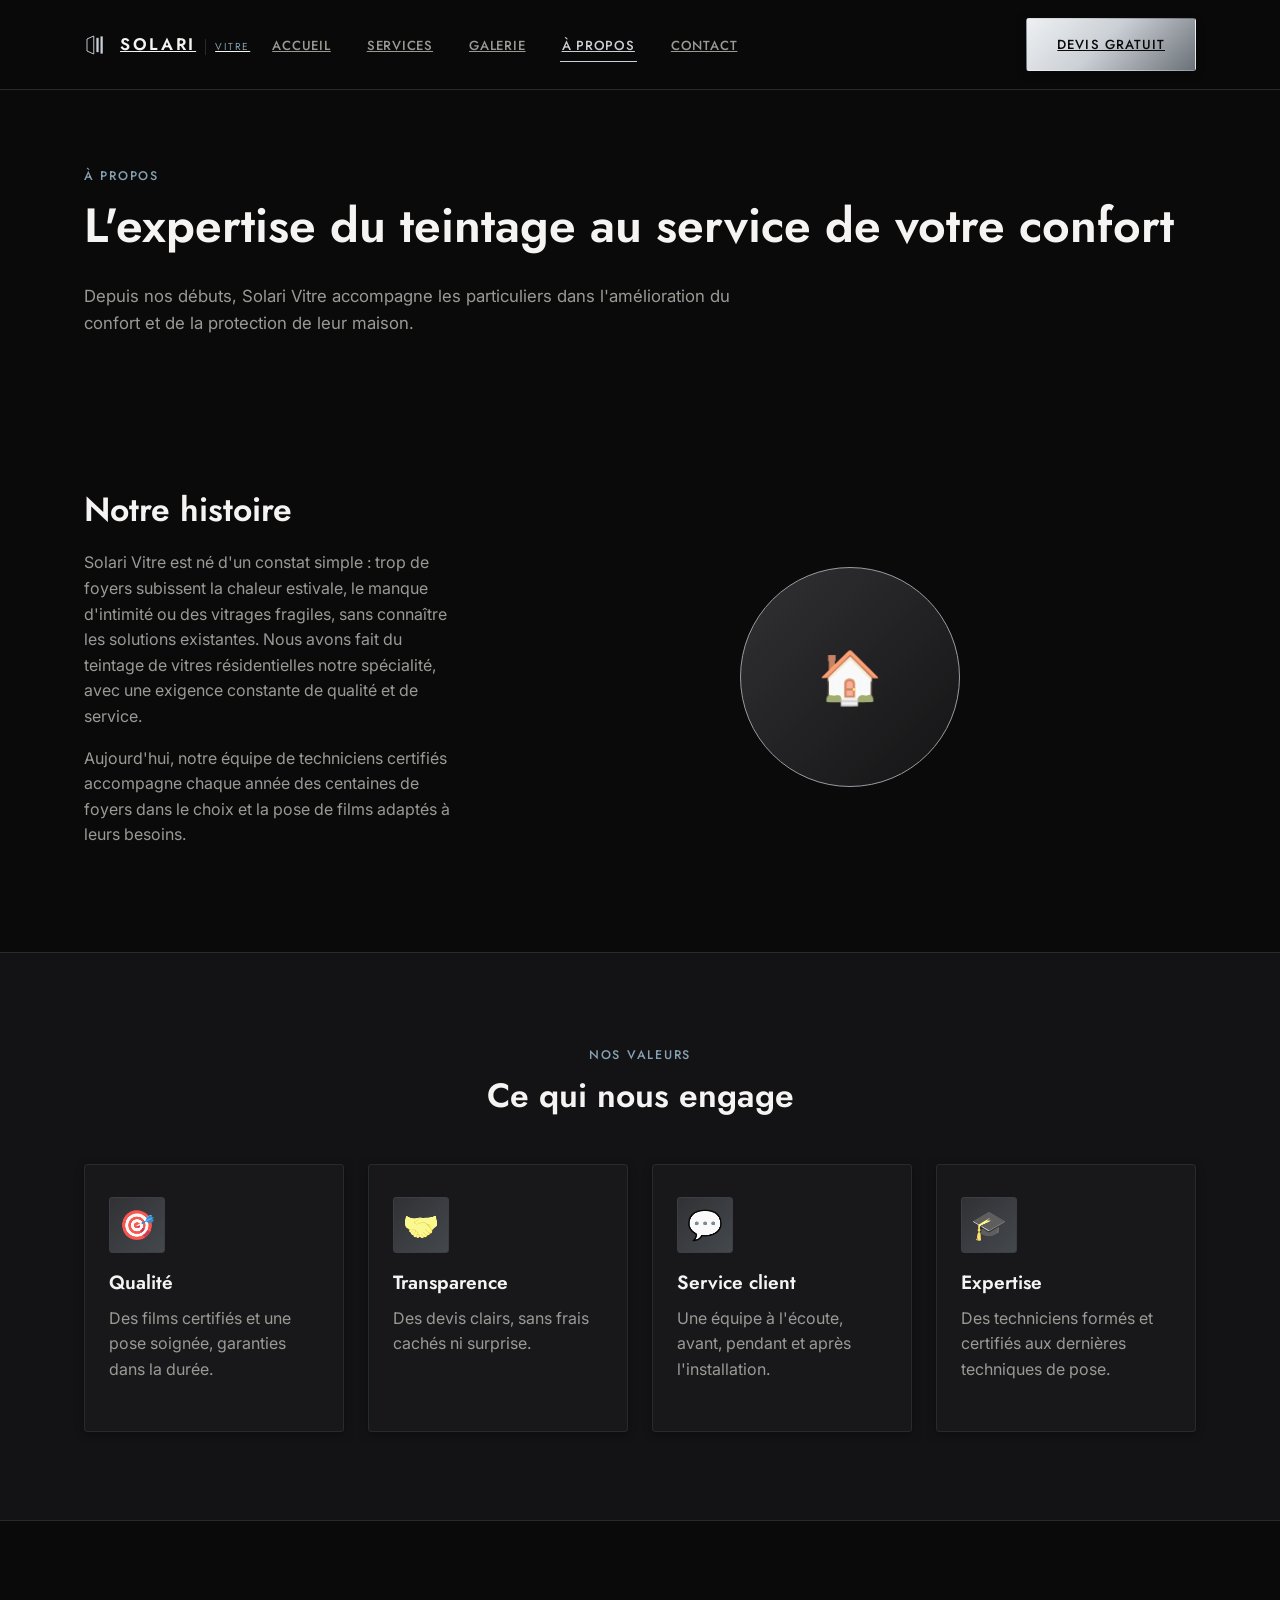
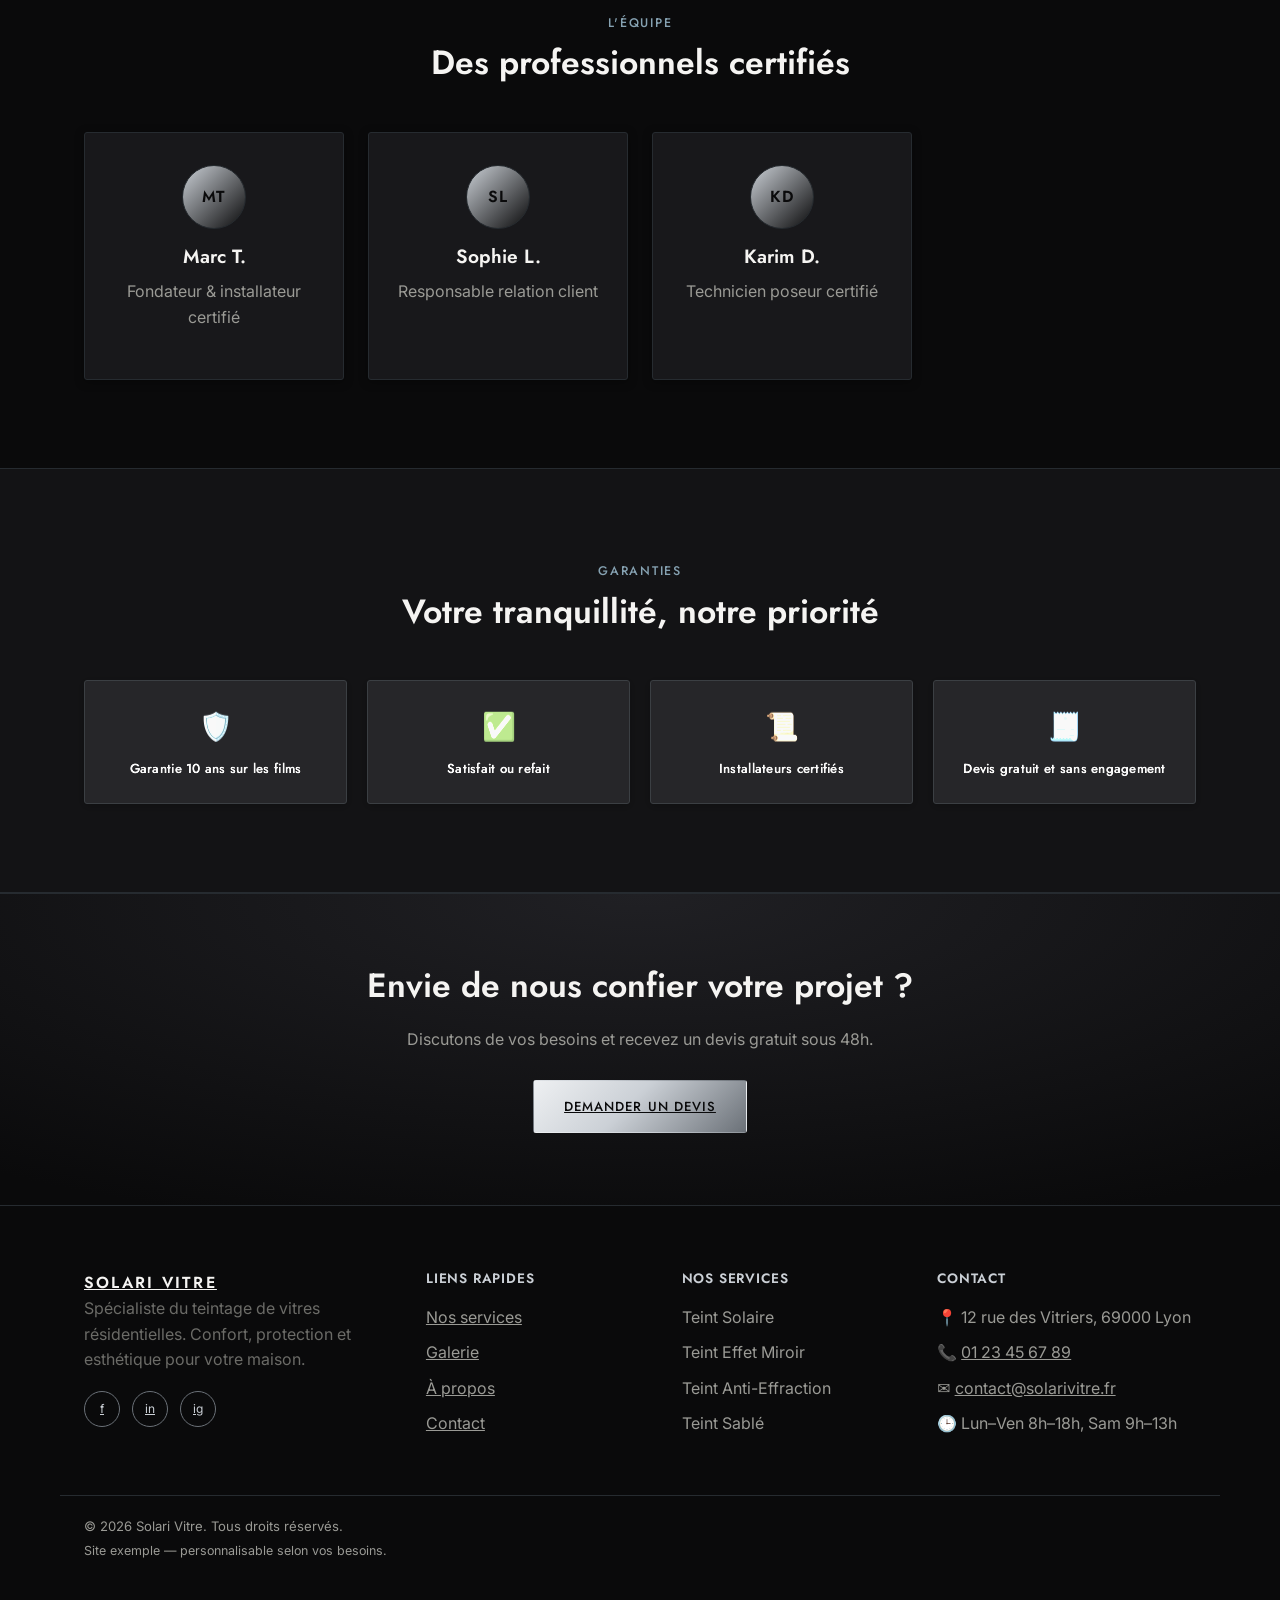
==== commit 3c03af9c: "Rename services to real product line and add mirror-tint info section Rename the four film types to " ====
--- a/a-propos.html
+++ b/a-propos.html
@@ -127,10 +127,10 @@
       <div class="footer-col">
         <h4>Nos services</h4>
         <ul>
-          <li>Film anti-chaleur &amp; UV</li>
-          <li>Film de confidentialité</li>
-          <li>Film de sécurité</li>
-          <li>Film décoratif</li>
+          <li>Teint Solaire</li>
+          <li>Teint Effet Miroir</li>
+          <li>Teint Anti-Effraction</li>
+          <li>Teint Sablé</li>
         </ul>
       </div>
       <div class="footer-col">
--- a/assets/css/style.css
+++ b/assets/css/style.css
@@ -7,10 +7,18 @@
   --black-soft: #131315;
   --surface: #18181b;
   --surface-2: #202024;
-  --line: #2b2b2f;
+  --line: #262b30;
   --white: #f5f4f2;
   --grey: #9a9a95;
   --grey-dim: #6b6b67;
+
+  /* metallic / accent variety */
+  --silver: #cbd0d6;
+  --silver-2: #9aa0a8;
+  --silver-deep: #6b7178;
+  --ice: #86a2b2;
+  --ice-soft: #b7cbd4;
+
   --shadow-sm: 0 2px 10px rgba(0, 0, 0, 0.35);
   --shadow-md: 0 20px 44px rgba(0, 0, 0, 0.55);
   --radius: 3px;
@@ -44,14 +52,14 @@
 p { margin: 0 0 1em; color: var(--grey); }
 
 a { color: var(--white); }
-a:hover { color: var(--grey); }
+a:hover { color: var(--silver); }
 
 ul { list-style: none; margin: 0; padding: 0; }
 
 img { max-width: 100%; display: block; }
 
 :focus-visible {
-  outline: 2px solid var(--white);
+  outline: 2px solid var(--silver);
   outline-offset: 2px;
 }
 
@@ -76,7 +84,7 @@
   font-weight: 500;
   letter-spacing: 0.14em;
   text-transform: uppercase;
-  color: var(--grey);
+  color: var(--ice);
   margin-bottom: 10px;
 }
 
@@ -85,7 +93,7 @@
   position: absolute;
   left: -999px;
   top: 0;
-  background: var(--white);
+  background: var(--silver);
   color: var(--black);
   padding: 12px 20px;
   z-index: 1000;
@@ -116,23 +124,24 @@
 .btn:hover { transform: translateY(-2px); }
 
 .btn-primary {
-  background: var(--white);
+  background: linear-gradient(135deg, #eef0f2, var(--silver) 45%, var(--silver-deep));
   color: var(--black);
-}
-.btn-primary:hover { background: transparent; color: var(--white); border-color: var(--white); box-shadow: var(--shadow-sm); }
+  box-shadow: var(--shadow-sm);
+}
+.btn-primary:hover { background: transparent; color: var(--silver); border-color: var(--silver-deep); box-shadow: none; }
 
 .btn-outline {
   background: transparent;
-  border-color: var(--grey-dim);
-  color: var(--white);
-}
-.btn-outline:hover { background: var(--white); color: var(--black); border-color: var(--white); }
+  border-color: var(--silver-deep);
+  color: var(--white);
+}
+.btn-outline:hover { background: var(--silver); color: var(--black); border-color: var(--silver); }
 
 .btn-light {
-  background: var(--white);
+  background: linear-gradient(135deg, #eef0f2, var(--silver) 45%, var(--silver-deep));
   color: var(--black);
 }
-.btn-light:hover { background: transparent; color: var(--white); border-color: var(--white); }
+.btn-light:hover { background: transparent; color: var(--silver); border-color: var(--silver-deep); }
 
 .btn-full { width: 100%; }
 
@@ -165,7 +174,7 @@
   color: var(--white);
 }
 .logo:hover { color: var(--white); }
-.logo-icon { display: flex; color: var(--white); flex-shrink: 0; }
+.logo-icon { display: flex; color: var(--silver); flex-shrink: 0; }
 .logo-word {
   display: flex;
   align-items: baseline;
@@ -181,7 +190,7 @@
   font-weight: 400;
   font-size: 0.6em;
   letter-spacing: 0.18em;
-  color: var(--grey);
+  color: var(--ice);
   margin-left: 9px;
   padding-left: 9px;
   border-left: 1px solid var(--line);
@@ -203,8 +212,8 @@
 }
 .main-nav a:hover,
 .main-nav a.active {
-  color: var(--white);
-  border-bottom-color: var(--white);
+  color: var(--silver);
+  border-bottom-color: var(--silver);
 }
 
 .nav-cta { margin-left: auto; }
@@ -265,7 +274,7 @@
   font-family: 'Jost', sans-serif;
   font-weight: 600;
   font-size: 1.6rem;
-  color: var(--white);
+  color: var(--silver);
 }
 .hero-stats span { font-size: 0.8rem; color: var(--grey-dim); letter-spacing: 0.04em; }
 
@@ -275,7 +284,7 @@
   width: min(340px, 80vw);
   height: 400px;
   display: flex;
-  border: 1px solid var(--line);
+  border: 1px solid var(--silver-deep);
   border-radius: var(--radius);
   overflow: hidden;
   box-shadow: var(--shadow-md);
@@ -283,7 +292,7 @@
 .window-pane {
   flex: 1;
   position: relative;
-  background: linear-gradient(160deg, #3c3c3f, #232326);
+  background: linear-gradient(160deg, #4a4e52, #23262a);
 }
 .window-pane::after {
   content: 'Avant';
@@ -302,11 +311,12 @@
   border-radius: 999px;
 }
 .window-pane.pane-tinted {
-  background: linear-gradient(160deg, #060607, #000);
+  background: linear-gradient(160deg, #0d1114, #000);
 }
 .window-pane.pane-tinted::after {
   content: 'Après';
-  background: rgba(255,255,255,0.1);
+  background: rgba(203,208,214,0.14);
+  color: var(--ice-soft);
 }
 .window-frame::before {
   content: '';
@@ -316,7 +326,7 @@
   left: 50%;
   width: 1px;
   margin-left: -0.5px;
-  background: var(--line);
+  background: var(--silver-deep);
   z-index: 2;
 }
 
@@ -339,7 +349,7 @@
   font-size: 0.92rem;
 }
 .trust-item, .card-icon, .badge-item, .contact-icon, .gallery-placeholder {
-  filter: grayscale(1) brightness(1.5) contrast(0.95);
+  filter: grayscale(0.4) brightness(1.4) contrast(0.95);
 }
 
 /* ==========================================================================
@@ -360,7 +370,7 @@
   box-shadow: var(--shadow-sm);
   transition: transform 0.2s ease, box-shadow 0.2s ease, border-color 0.2s ease;
 }
-.card:hover { transform: translateY(-4px); box-shadow: var(--shadow-md); border-color: var(--grey-dim); }
+.card:hover { transform: translateY(-4px); box-shadow: var(--shadow-md); border-color: var(--silver-deep); }
 
 .card-icon {
   font-size: 1.8rem;
@@ -370,20 +380,21 @@
   align-items: center;
   justify-content: center;
   border-radius: var(--radius);
-  background: var(--surface-2);
+  background: linear-gradient(135deg, var(--surface-2), #2c3238);
+  border: 1px solid var(--line);
   margin-bottom: 18px;
 }
-.card-link { font-family: 'Jost', sans-serif; font-weight: 500; font-size: 0.82rem; letter-spacing: 0.04em; color: var(--white); }
-.card-link:hover { color: var(--grey); }
+.card-link { font-family: 'Jost', sans-serif; font-weight: 500; font-size: 0.82rem; letter-spacing: 0.04em; color: var(--silver); }
+.card-link:hover { color: var(--ice-soft); }
 
 .team-card { text-align: center; }
 .avatar {
   width: 64px;
   height: 64px;
   border-radius: 50%;
-  background: linear-gradient(135deg, #3c3c3f, #0a0a0b);
-  border: 1px solid var(--line);
-  color: var(--white);
+  background: linear-gradient(135deg, var(--silver), var(--black));
+  border: 1px solid var(--line);
+  color: var(--black);
   font-family: 'Jost', sans-serif;
   font-weight: 600;
   letter-spacing: 0.04em;
@@ -392,6 +403,52 @@
   justify-content: center;
   margin: 0 auto 16px;
 }
+
+/* Mirror tint day/night info */
+.info-mirror-grid {
+  display: grid;
+  grid-template-columns: 1.1fr 0.9fr;
+  gap: 56px;
+  align-items: center;
+}
+.info-mirror-text p:last-child { margin-bottom: 0; }
+.info-mirror-visual { display: flex; gap: 20px; }
+.mirror-panel {
+  flex: 1;
+  display: flex;
+  flex-direction: column;
+  align-items: center;
+  gap: 14px;
+  background: var(--surface);
+  border: 1px solid var(--line);
+  border-radius: var(--radius);
+  padding: 28px 18px;
+  text-align: center;
+}
+.mirror-panel.dark { background: var(--black-soft); border-color: var(--silver-deep); }
+.mirror-panel-badge {
+  font-family: 'Jost', sans-serif;
+  font-size: 0.78rem;
+  letter-spacing: 0.08em;
+  text-transform: uppercase;
+  color: var(--ice);
+}
+.mirror-eye { color: var(--silver-2); }
+.mirror-panel.dark .mirror-eye { color: var(--ice-soft); }
+.mirror-panel-caption { font-size: 0.82rem; color: var(--grey); margin: 0; }
+
+.service-note {
+  margin-top: 18px;
+  padding: 14px 16px;
+  background: var(--surface);
+  border: 1px solid var(--line);
+  border-left: 3px solid var(--ice);
+  border-radius: var(--radius);
+  font-size: 0.9rem;
+  color: var(--grey);
+}
+.service-note a { color: var(--silver); font-weight: 600; }
+.service-note a:hover { color: var(--ice-soft); }
 
 /* Benefits */
 .benefits-grid {
@@ -404,8 +461,8 @@
 .benefits-blob {
   width: 260px;
   height: 260px;
-  background: linear-gradient(135deg, #3c3c3f, #050506);
-  border: 1px solid var(--line);
+  background: linear-gradient(135deg, var(--silver-2), var(--black) 75%);
+  border: 1px solid var(--silver-deep);
   border-radius: 60% 40% 55% 45% / 50% 60% 40% 50%;
 }
 .check-list li {
@@ -420,7 +477,7 @@
   position: absolute;
   left: 3px; top: 9px;
   width: 13px; height: 1.5px;
-  background: var(--white);
+  background: var(--silver);
 }
 .check-list li::before { transform: rotate(45deg); left: 0; top: 8px; width: 8px; }
 .check-list li::after { transform: rotate(-45deg); left: 5px; top: 3px; width: 14px; }
@@ -439,8 +496,8 @@
   width: 44px;
   height: 44px;
   border-radius: 50%;
-  border: 1px solid var(--line);
-  color: var(--white);
+  border: 1px solid var(--silver-deep);
+  color: var(--silver);
   font-family: 'Jost', sans-serif;
   font-weight: 600;
   margin-bottom: 16px;
@@ -456,7 +513,7 @@
   box-shadow: var(--shadow-sm);
 }
 .testimonial p { color: var(--white); font-style: italic; }
-.testimonial footer { font-family: 'Jost', sans-serif; font-weight: 500; letter-spacing: 0.03em; color: var(--grey); font-size: 0.85rem; }
+.testimonial footer { font-family: 'Jost', sans-serif; font-weight: 500; letter-spacing: 0.03em; color: var(--ice); font-size: 0.85rem; }
 
 /* CTA banner */
 .cta-banner {
@@ -479,18 +536,19 @@
   padding-bottom: 48px;
   border-bottom: 1px solid var(--line);
 }
-.footer-col h4 { font-family: 'Jost', sans-serif; letter-spacing: 0.06em; text-transform: uppercase; color: var(--white); font-size: 0.85rem; margin-bottom: 18px; }
+.footer-col h4 { font-family: 'Jost', sans-serif; letter-spacing: 0.06em; text-transform: uppercase; color: var(--silver); font-size: 0.85rem; margin-bottom: 18px; }
 .footer-col p { color: var(--grey-dim); }
 .footer-col ul li { margin-bottom: 10px; }
 .footer-col a { color: var(--grey); }
-.footer-col a:hover { color: var(--white); }
+.footer-col a:hover { color: var(--silver); }
 .site-footer .logo { color: var(--white); font-family: 'Jost', sans-serif; font-weight: 600; letter-spacing: 0.14em; text-transform: uppercase; font-size: 1rem; }
 .socials { display: flex; gap: 12px; margin-top: 18px; }
 .socials a {
   width: 36px;
   height: 36px;
   border-radius: 50%;
-  border: 1px solid var(--line);
+  border: 1px solid var(--silver-deep);
+  color: var(--silver);
   display: flex;
   align-items: center;
   justify-content: center;
@@ -524,12 +582,12 @@
   margin: 0 auto;
   border-radius: 50%;
   background: linear-gradient(135deg, var(--surface-2), var(--black));
-  border: 1px solid var(--line);
+  border: 1px solid var(--silver-deep);
   display: flex;
   align-items: center;
   justify-content: center;
   font-size: 3.2rem;
-  filter: grayscale(1) brightness(1.5) contrast(0.95);
+  filter: grayscale(0.4) brightness(1.4) contrast(0.95);
 }
 
 /* Comparison table */
@@ -560,7 +618,7 @@
 }
 .comparison-table td { color: var(--grey); }
 .comparison-table tr:last-child td { border-bottom: none; }
-.comparison-table td:not(:first-child) { color: var(--white); letter-spacing: 2px; }
+.comparison-table td:not(:first-child) { color: var(--silver); letter-spacing: 2px; }
 
 /* Gallery */
 .gallery-grid {
@@ -582,12 +640,12 @@
   transition: transform 0.2s ease;
 }
 .gallery-item:hover .gallery-placeholder { transform: scale(1.03); }
-.ph-1 { background: linear-gradient(135deg, #3a3a3d, #1c1c1e); }
-.ph-2 { background: linear-gradient(135deg, #2c2c2f, #101012); }
-.ph-3 { background: linear-gradient(135deg, #47463f, #1a1a18); }
-.ph-4 { background: linear-gradient(135deg, #232326, #050506); }
+.ph-1 { background: linear-gradient(135deg, #6b5a44, #241d16); }
+.ph-2 { background: linear-gradient(135deg, #5b7280, #1a2226); }
+.ph-3 { background: linear-gradient(135deg, #414850, #101215); }
+.ph-4 { background: linear-gradient(135deg, #c7cbd1, #6b7178); }
 .ph-5 { background: linear-gradient(135deg, #3d3b36, #121110); }
-.ph-6 { background: linear-gradient(135deg, #26262a, #000); }
+.ph-6 { background: linear-gradient(135deg, #8b8f96, #202226); }
 figcaption {
   margin-top: 12px;
   font-family: 'Jost', sans-serif;
@@ -621,7 +679,6 @@
   letter-spacing: 0.02em;
   color: var(--white);
   margin-top: 10px;
-  filter: none;
 }
 
 /* Contact page */
@@ -691,15 +748,15 @@
 .form-group select:focus,
 .form-group textarea:focus {
   outline: none;
-  border-color: var(--white);
-  box-shadow: 0 0 0 3px rgba(245, 244, 242, 0.08);
+  border-color: var(--silver);
+  box-shadow: 0 0 0 3px rgba(203, 208, 214, 0.14);
 }
 .form-note {
   margin: 14px 0 0;
   font-size: 0.9rem;
   min-height: 1.2em;
 }
-.form-note.success { color: var(--white); font-weight: 600; }
+.form-note.success { color: var(--silver); font-weight: 600; }
 .form-note.error { color: #d98a8a; font-weight: 600; }
 
 /* FAQ */
@@ -724,7 +781,7 @@
   content: '+';
   float: right;
   font-size: 1.1rem;
-  color: var(--grey);
+  color: var(--ice);
 }
 .faq-item[open] summary::after { content: '−'; }
 .faq-item p { margin: 12px 0 0; }
@@ -757,6 +814,8 @@
   .hero-visual { order: -1; }
   .benefits-grid { grid-template-columns: 1fr; }
   .benefits-visual { order: 2; }
+  .info-mirror-grid { grid-template-columns: 1fr; }
+  .info-mirror-visual { order: -1; }
 }
 
 @media (max-width: 720px) {
@@ -793,4 +852,5 @@
   .contact-grid { grid-template-columns: 1fr; }
   .form-row { grid-template-columns: 1fr; }
   .trust-grid { justify-content: flex-start; }
-}
+  .info-mirror-visual { flex-direction: column; }
+}
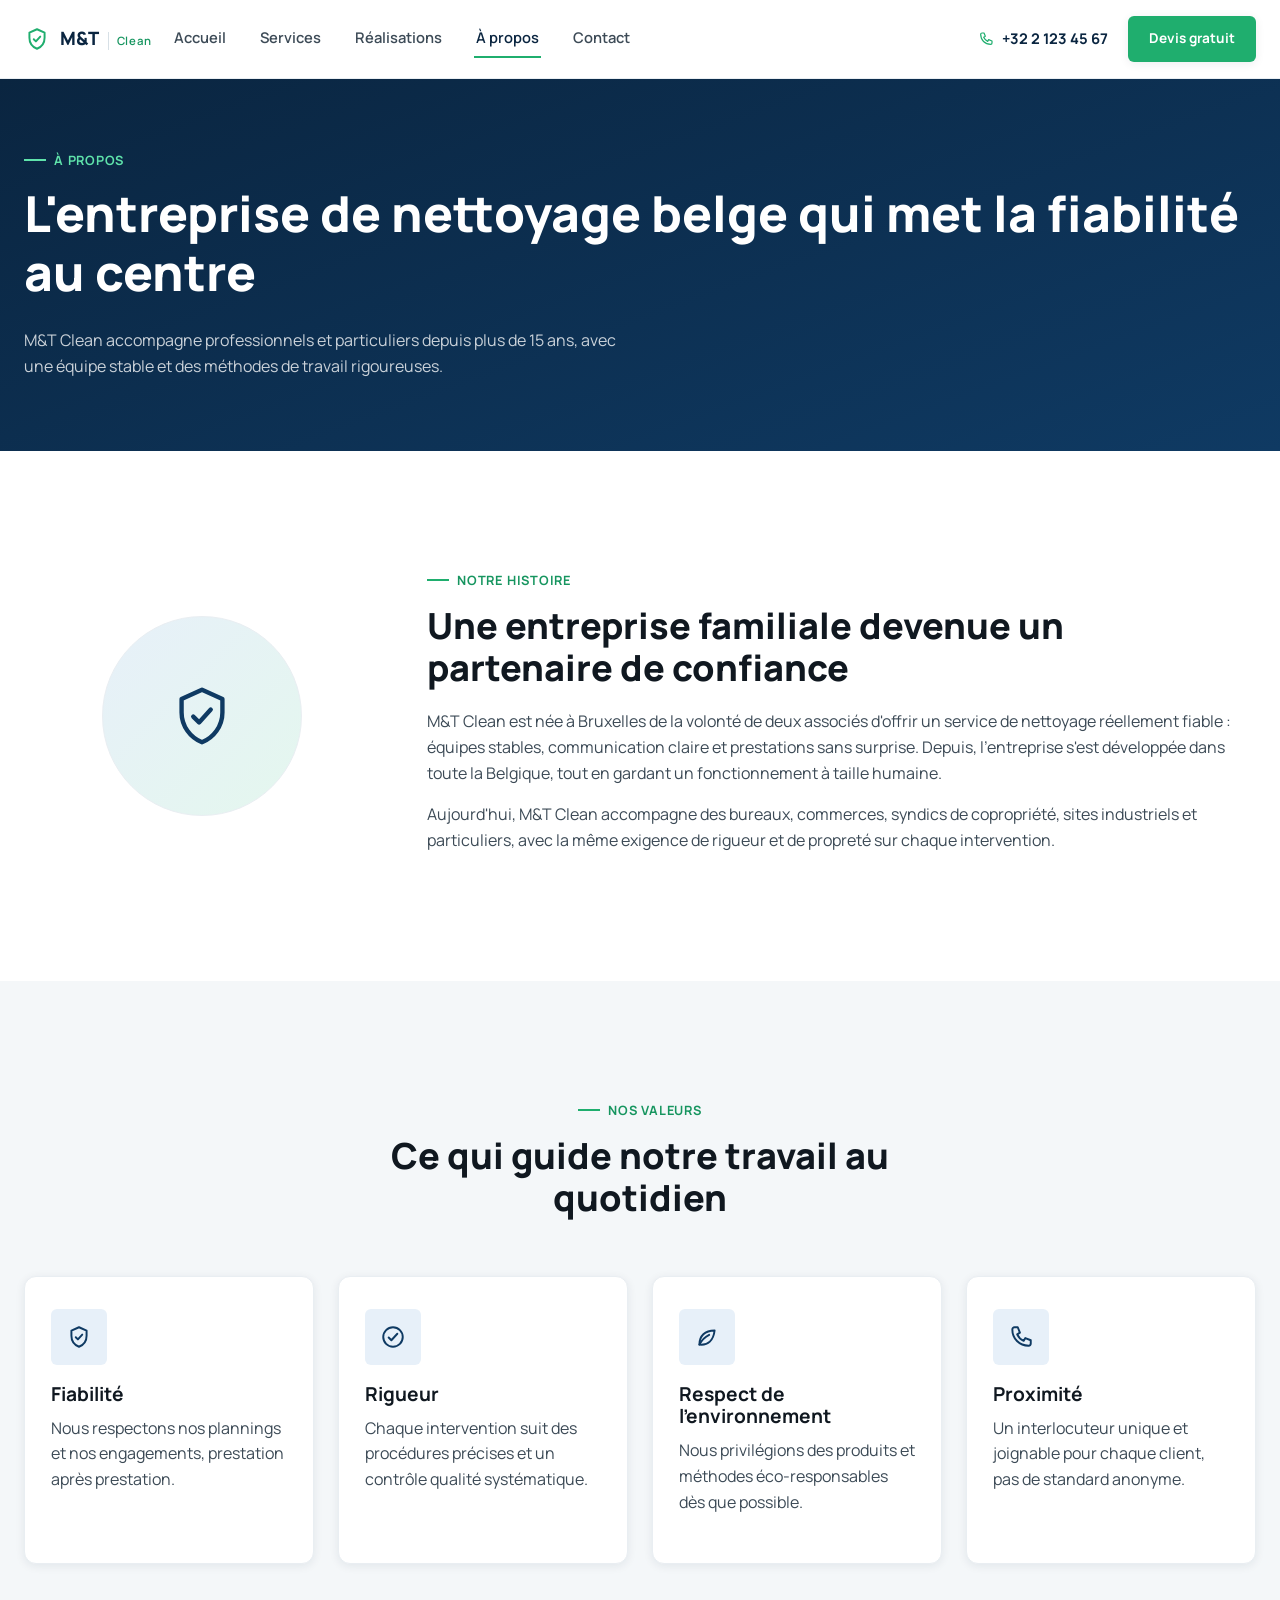
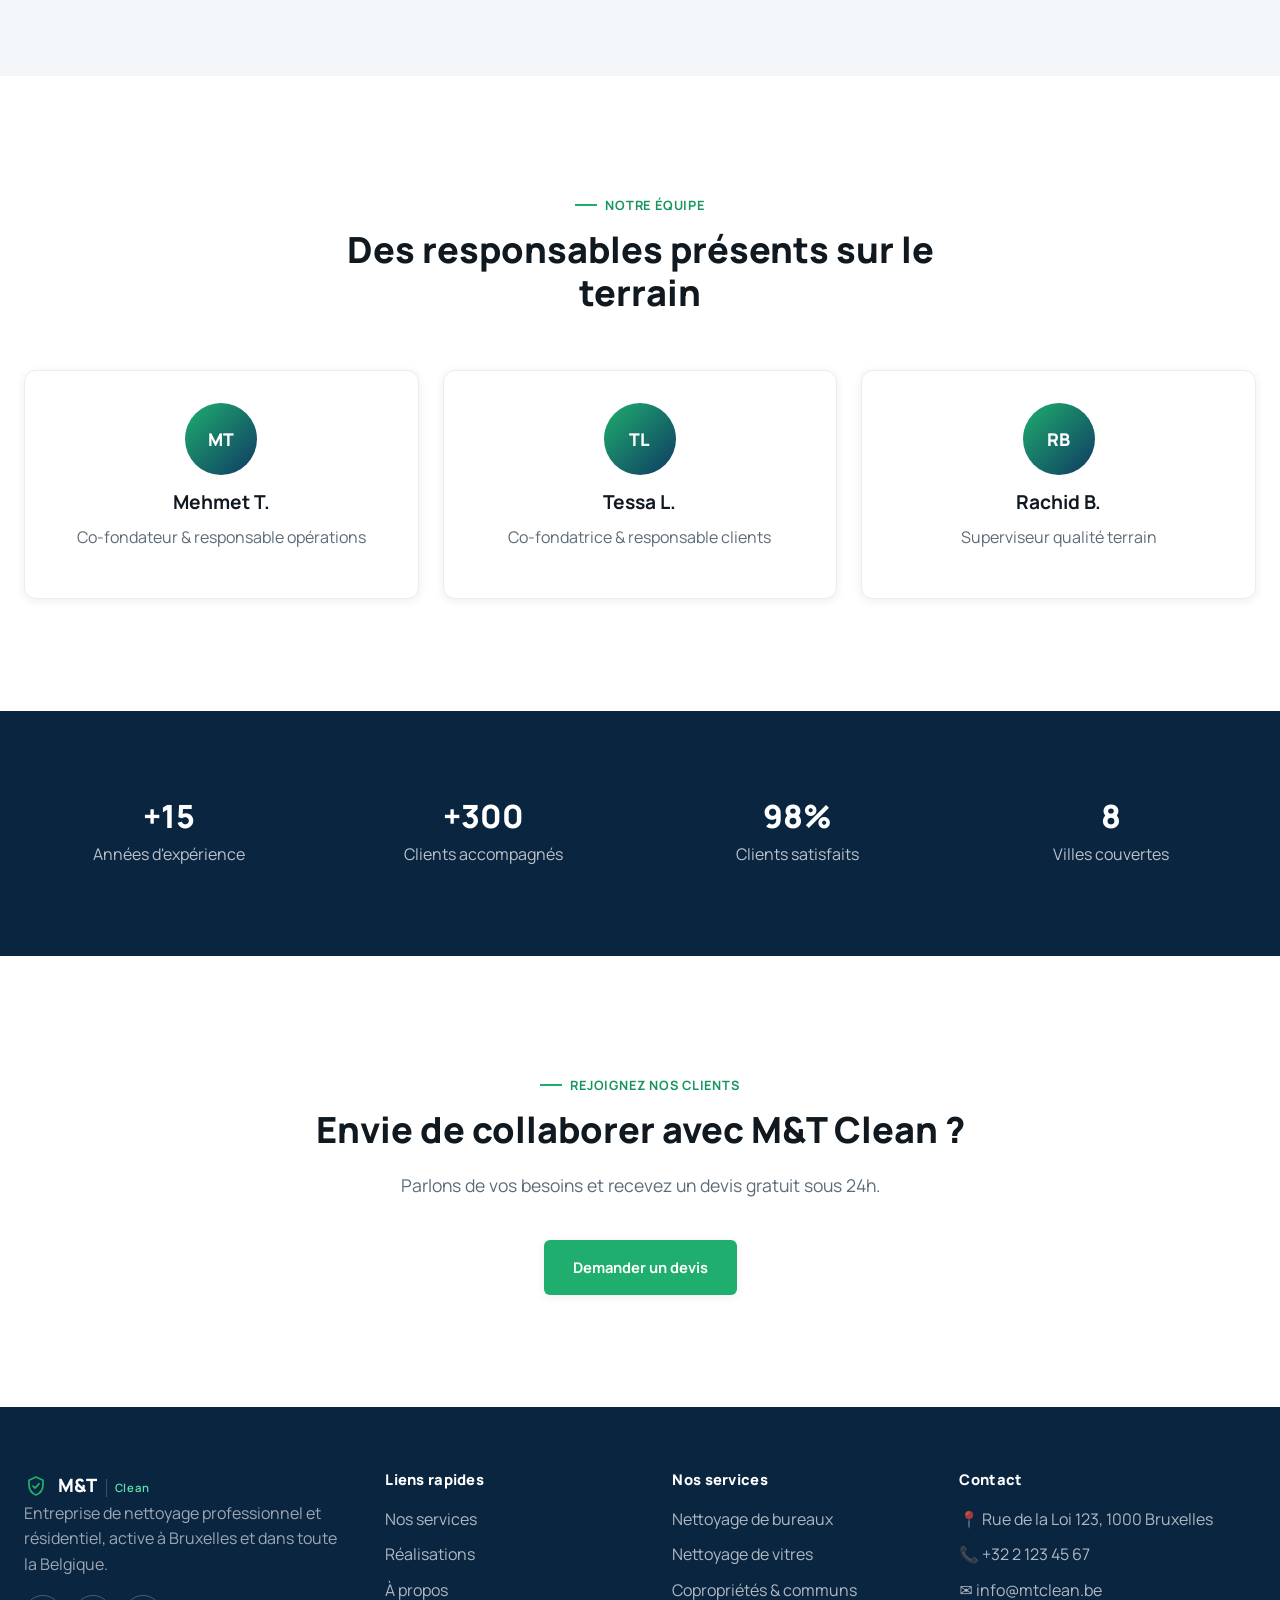
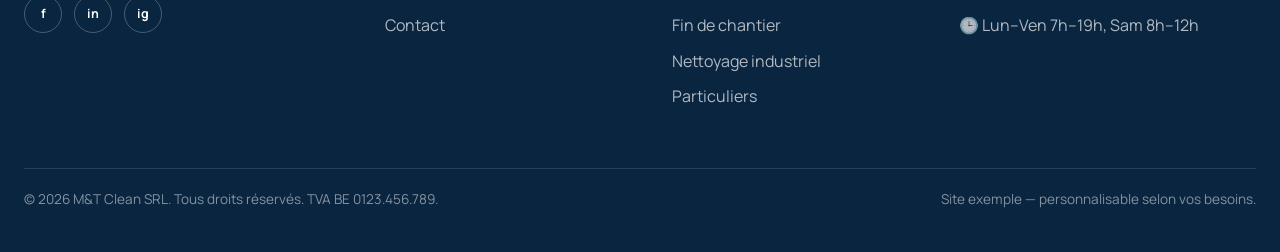
==== commit 5e9094bd: "Remplace le site vitrine par M&T Clean, entreprise de nettoyage en Belgique Refonte complète du cont" ====
--- a/a-propos.html
+++ b/a-propos.html
@@ -3,149 +3,205 @@
 <head>
   <meta charset="UTF-8">
   <meta name="viewport" content="width=device-width, initial-scale=1.0">
-  <title>À propos | Solari Vitre</title>
-  <meta name="description" content="Découvrez l'histoire, les valeurs et l'équipe de Solari Vitre, spécialiste du teintage de vitres résidentielles.">
-  <link rel="icon" href="data:image/svg+xml,<svg xmlns='http://www.w3.org/2000/svg' viewBox='0 0 100 100'><text y='.9em' font-size='90'>🪟</text></svg>">
+  <title>À propos | M&amp;T Clean</title>
+  <meta name="description" content="M&amp;T Clean, entreprise familiale de nettoyage active en Belgique depuis plus de 15 ans. Notre histoire, nos valeurs et notre équipe.">
+  <link rel="icon" href="data:image/svg+xml,<svg xmlns='http://www.w3.org/2000/svg' viewBox='0 0 100 100'><text y='.9em' font-size='90'>🧼</text></svg>">
   <link rel="preconnect" href="https://fonts.googleapis.com">
   <link rel="preconnect" href="https://fonts.gstatic.com" crossorigin>
-  <link href="https://fonts.googleapis.com/css2?family=Jost:wght@400;500;600;700&family=Inter:wght@400;500;600&display=swap" rel="stylesheet">
+  <link href="https://fonts.googleapis.com/css2?family=Manrope:wght@400;500;600;700;800&display=swap" rel="stylesheet">
   <link rel="stylesheet" href="assets/css/style.css">
 </head>
 <body>
   <a href="#main" class="skip-link">Aller au contenu principal</a>
 
-  <header class="site-header">
-    <div class="container header-inner">
-      <a href="index.html" class="logo"><span class="logo-icon" aria-hidden="true"><svg viewBox="0 0 64 64" width="24" height="24" fill="none" stroke="currentColor" stroke-width="2.5"><path d="M8 16 L26 8 L26 56 L8 48 Z"/><rect x="33" y="13" width="6" height="38" fill="currentColor" stroke="none"/><rect x="44" y="9" width="6" height="46" fill="currentColor" stroke="none"/></svg></span><span class="logo-word">SOLARI<em>VITRE</em></span></a>
-      <nav class="main-nav" id="main-nav" aria-label="Navigation principale">
-        <ul>
-          <li><a href="index.html">Accueil</a></li>
-          <li><a href="services.html">Services</a></li>
-          <li><a href="galerie.html">Galerie</a></li>
-          <li><a href="a-propos.html">À propos</a></li>
-          <li><a href="contact.html">Contact</a></li>
-        </ul>
-      </nav>
-      <a href="contact.html" class="btn btn-primary nav-cta">Devis gratuit</a>
-      <button class="nav-toggle" id="nav-toggle" aria-label="Ouvrir le menu" aria-expanded="false" aria-controls="main-nav">
-        <span></span><span></span><span></span>
-      </button>
+  <header class="navbar_component">
+    <div class="padding-global">
+      <div class="container-large">
+        <div class="navbar_container">
+          <a href="index.html" class="navbar_logo-link">
+            <span class="navbar_logo-icon" aria-hidden="true"><svg viewBox="0 0 24 24" width="26" height="26" fill="none" stroke="currentColor" stroke-width="1.8" stroke-linecap="round" stroke-linejoin="round"><path d="M12 3l7 3.2v4.6c0 4.7-3 8.6-7 10.2-4-1.6-7-5.5-7-10.2V6.2z"/><path d="M9 12.2l2 2 4-4.4"/></svg></span>
+            <span class="navbar_logo-word">M&amp;T<em>Clean</em></span>
+          </a>
+          <nav class="navbar_menu" aria-label="Navigation principale">
+            <a href="index.html" class="navbar_link">Accueil</a>
+            <a href="services.html" class="navbar_link">Services</a>
+            <a href="realisations.html" class="navbar_link">Réalisations</a>
+            <a href="a-propos.html" class="navbar_link">À propos</a>
+            <a href="contact.html" class="navbar_link">Contact</a>
+          </nav>
+          <div class="navbar_button-wrapper">
+            <a href="tel:+3221234567" class="navbar_phone"><svg viewBox="0 0 24 24" width="16" height="16" fill="none" stroke="currentColor" stroke-width="1.8" stroke-linecap="round" stroke-linejoin="round"><path d="M6 3h3l2 5-2.5 1.5a12 12 0 006 6L16 13l5 2v3a2 2 0 01-2 2C10.5 20 4 13.5 4 5a2 2 0 012-2z"/></svg> +32 2 123 45 67</a>
+            <a href="contact.html" class="button is-primary is-small">Devis gratuit</a>
+            <button class="menu-button" id="menu-button" aria-label="Ouvrir le menu" aria-expanded="false" aria-controls="navbar-menu">
+              <span></span><span></span><span></span>
+            </button>
+          </div>
+        </div>
+      </div>
     </div>
   </header>
 
-  <main id="main">
-    <section class="page-hero">
-      <div class="container">
-        <p class="eyebrow">À propos</p>
-        <h1>L'expertise du teintage au service de votre confort</h1>
-        <p class="section-lead">Depuis nos débuts, Solari Vitre accompagne les particuliers dans l'amélioration du confort et de la protection de leur maison.</p>
-      </div>
-    </section>
-
-    <section class="section about-story">
-      <div class="container service-detail-grid">
-        <div class="service-text">
-          <h2>Notre histoire</h2>
-          <p>Solari Vitre est né d'un constat simple : trop de foyers subissent la chaleur estivale, le manque d'intimité ou des vitrages fragiles, sans connaître les solutions existantes. Nous avons fait du teintage de vitres résidentielles notre spécialité, avec une exigence constante de qualité et de service.</p>
-          <p>Aujourd'hui, notre équipe de techniciens certifiés accompagne chaque année des centaines de foyers dans le choix et la pose de films adaptés à leurs besoins.</p>
-        </div>
-        <div class="service-visual" aria-hidden="true"><span>🏠</span></div>
-      </div>
-    </section>
-
-    <section class="section values alt">
-      <div class="container">
-        <div class="section-head center">
-          <p class="eyebrow">Nos valeurs</p>
-          <h2>Ce qui nous engage</h2>
-        </div>
-        <div class="card-grid">
-          <article class="card"><div class="card-icon">🎯</div><h3>Qualité</h3><p>Des films certifiés et une pose soignée, garanties dans la durée.</p></article>
-          <article class="card"><div class="card-icon">🤝</div><h3>Transparence</h3><p>Des devis clairs, sans frais cachés ni surprise.</p></article>
-          <article class="card"><div class="card-icon">💬</div><h3>Service client</h3><p>Une équipe à l'écoute, avant, pendant et après l'installation.</p></article>
-          <article class="card"><div class="card-icon">🎓</div><h3>Expertise</h3><p>Des techniciens formés et certifiés aux dernières techniques de pose.</p></article>
-        </div>
-      </div>
-    </section>
-
-    <section class="section team">
-      <div class="container">
-        <div class="section-head center">
-          <p class="eyebrow">L'équipe</p>
-          <h2>Des professionnels certifiés</h2>
-        </div>
-        <div class="card-grid">
-          <article class="card team-card"><div class="avatar">MT</div><h3>Marc T.</h3><p>Fondateur &amp; installateur certifié</p></article>
-          <article class="card team-card"><div class="avatar">SL</div><h3>Sophie L.</h3><p>Responsable relation client</p></article>
-          <article class="card team-card"><div class="avatar">KD</div><h3>Karim D.</h3><p>Technicien poseur certifié</p></article>
-        </div>
-      </div>
-    </section>
-
-    <section class="section guarantees alt">
-      <div class="container">
-        <div class="section-head center">
-          <p class="eyebrow">Garanties</p>
-          <h2>Votre tranquillité, notre priorité</h2>
-        </div>
-        <div class="badges-grid">
-          <div class="badge-item">🛡️<span>Garantie 10 ans sur les films</span></div>
-          <div class="badge-item">✅<span>Satisfait ou refait</span></div>
-          <div class="badge-item">📜<span>Installateurs certifiés</span></div>
-          <div class="badge-item">🧾<span>Devis gratuit et sans engagement</span></div>
-        </div>
-      </div>
-    </section>
-
-    <section class="cta-banner">
-      <div class="container cta-inner">
-        <h2>Envie de nous confier votre projet ?</h2>
-        <p>Discutons de vos besoins et recevez un devis gratuit sous 48h.</p>
-        <a href="contact.html" class="btn btn-light">Demander un devis</a>
+  <main id="main" class="page-wrapper">
+    <section class="page-hero_component">
+      <div class="padding-global">
+        <div class="container-large">
+          <p class="eyebrow">À propos</p>
+          <h1>L'entreprise de nettoyage belge qui met la fiabilité au centre</h1>
+          <p>M&amp;T Clean accompagne professionnels et particuliers depuis plus de 15 ans, avec une équipe stable et des méthodes de travail rigoureuses.</p>
+        </div>
+      </div>
+    </section>
+
+    <section class="padding-section-large">
+      <div class="padding-global">
+        <div class="container-large">
+          <div class="service-detail_layout">
+            <div class="service-detail_visual" aria-hidden="true"><svg viewBox="0 0 24 24" width="70" height="70" fill="none" stroke="currentColor" stroke-width="1.5" stroke-linecap="round" stroke-linejoin="round"><path d="M12 3l7 3.2v4.6c0 4.7-3 8.6-7 10.2-4-1.6-7-5.5-7-10.2V6.2z"/><path d="M9 12.2l2 2 4-4.4"/></svg></div>
+            <div class="service-detail_text">
+              <p class="eyebrow">Notre histoire</p>
+              <h2>Une entreprise familiale devenue un partenaire de confiance</h2>
+              <p>M&amp;T Clean est née à Bruxelles de la volonté de deux associés d'offrir un service de nettoyage réellement fiable : équipes stables, communication claire et prestations sans surprise. Depuis, l'entreprise s'est développée dans toute la Belgique, tout en gardant un fonctionnement à taille humaine.</p>
+              <p>Aujourd'hui, M&amp;T Clean accompagne des bureaux, commerces, syndics de copropriété, sites industriels et particuliers, avec la même exigence de rigueur et de propreté sur chaque intervention.</p>
+            </div>
+          </div>
+        </div>
+      </div>
+    </section>
+
+    <section class="padding-section-large section_alternate">
+      <div class="padding-global">
+        <div class="container-large">
+          <div class="section_head is-center margin-bottom-xlarge align-center">
+            <p class="eyebrow">Nos valeurs</p>
+            <h2>Ce qui guide notre travail au quotidien</h2>
+          </div>
+          <div class="grid-layout is-4-col">
+            <article class="card">
+              <div class="card_icon-wrapper"><svg viewBox="0 0 24 24" width="26" height="26" fill="none" stroke="currentColor" stroke-width="1.8" stroke-linecap="round" stroke-linejoin="round"><path d="M12 3l7 3.2v4.6c0 4.7-3 8.6-7 10.2-4-1.6-7-5.5-7-10.2V6.2z"/><path d="M9 12.2l2 2 4-4.4"/></svg></div>
+              <h3>Fiabilité</h3>
+              <p>Nous respectons nos plannings et nos engagements, prestation après prestation.</p>
+            </article>
+            <article class="card">
+              <div class="card_icon-wrapper"><svg viewBox="0 0 24 24" width="26" height="26" fill="none" stroke="currentColor" stroke-width="1.8" stroke-linecap="round" stroke-linejoin="round"><circle cx="12" cy="12" r="9"/><path d="M8 12.5l2.5 2.5L16 9"/></svg></div>
+              <h3>Rigueur</h3>
+              <p>Chaque intervention suit des procédures précises et un contrôle qualité systématique.</p>
+            </article>
+            <article class="card">
+              <div class="card_icon-wrapper"><svg viewBox="0 0 24 24" width="26" height="26" fill="none" stroke="currentColor" stroke-width="1.8" stroke-linecap="round" stroke-linejoin="round"><path d="M5 19c8 1 13-4 14-13-9 0-14 5-14 13z"/><path d="M5 19c2-4 5-7 9-9"/></svg></div>
+              <h3>Respect de l'environnement</h3>
+              <p>Nous privilégions des produits et méthodes éco-responsables dès que possible.</p>
+            </article>
+            <article class="card">
+              <div class="card_icon-wrapper"><svg viewBox="0 0 24 24" width="26" height="26" fill="none" stroke="currentColor" stroke-width="1.8" stroke-linecap="round" stroke-linejoin="round"><path d="M6 3h3l2 5-2.5 1.5a12 12 0 006 6L16 13l5 2v3a2 2 0 01-2 2C10.5 20 4 13.5 4 5a2 2 0 012-2z"/></svg></div>
+              <h3>Proximité</h3>
+              <p>Un interlocuteur unique et joignable pour chaque client, pas de standard anonyme.</p>
+            </article>
+          </div>
+        </div>
+      </div>
+    </section>
+
+    <section class="padding-section-large">
+      <div class="padding-global">
+        <div class="container-large">
+          <div class="section_head is-center margin-bottom-xlarge align-center">
+            <p class="eyebrow">Notre équipe</p>
+            <h2>Des responsables présents sur le terrain</h2>
+          </div>
+          <div class="grid-layout is-3-col">
+            <div class="card team-card">
+              <div class="team-card_avatar">MT</div>
+              <h3>Mehmet T.</h3>
+              <p class="text-color-grey">Co-fondateur &amp; responsable opérations</p>
+            </div>
+            <div class="card team-card">
+              <div class="team-card_avatar">TL</div>
+              <h3>Tessa L.</h3>
+              <p class="text-color-grey">Co-fondatrice &amp; responsable clients</p>
+            </div>
+            <div class="card team-card">
+              <div class="team-card_avatar">RB</div>
+              <h3>Rachid B.</h3>
+              <p class="text-color-grey">Superviseur qualité terrain</p>
+            </div>
+          </div>
+        </div>
+      </div>
+    </section>
+
+    <section class="padding-section-medium section_dark">
+      <div class="padding-global">
+        <div class="container-large">
+          <div class="grid-layout is-4-col text-align-center">
+            <div><span class="hero_stat-number text-color-white" style="font-size:2rem;">+15</span><p class="text-color-alternate margin-bottom-tiny">Années d'expérience</p></div>
+            <div><span class="hero_stat-number text-color-white" style="font-size:2rem;">+300</span><p class="text-color-alternate margin-bottom-tiny">Clients accompagnés</p></div>
+            <div><span class="hero_stat-number text-color-white" style="font-size:2rem;">98%</span><p class="text-color-alternate margin-bottom-tiny">Clients satisfaits</p></div>
+            <div><span class="hero_stat-number text-color-white" style="font-size:2rem;">8</span><p class="text-color-alternate margin-bottom-tiny">Villes couvertes</p></div>
+          </div>
+        </div>
+      </div>
+    </section>
+
+    <section class="padding-section-large">
+      <div class="padding-global">
+        <div class="container-medium text-align-center">
+          <p class="eyebrow">Rejoignez nos clients</p>
+          <h2>Envie de collaborer avec M&amp;T Clean ?</h2>
+          <p class="text-size-medium text-color-grey margin-bottom-large">Parlons de vos besoins et recevez un devis gratuit sous 24h.</p>
+          <a href="contact.html" class="button is-primary">Demander un devis</a>
+        </div>
       </div>
     </section>
   </main>
 
-  <footer class="site-footer">
-    <div class="container footer-grid">
-      <div class="footer-col">
-        <a href="index.html" class="logo">Solari Vitre</a>
-        <p>Spécialiste du teintage de vitres résidentielles. Confort, protection et esthétique pour votre maison.</p>
-        <div class="socials" aria-hidden="true">
-          <a href="#">f</a><a href="#">in</a><a href="#">ig</a>
-        </div>
-      </div>
-      <div class="footer-col">
-        <h4>Liens rapides</h4>
-        <ul>
-          <li><a href="services.html">Nos services</a></li>
-          <li><a href="galerie.html">Galerie</a></li>
-          <li><a href="a-propos.html">À propos</a></li>
-          <li><a href="contact.html">Contact</a></li>
-        </ul>
-      </div>
-      <div class="footer-col">
-        <h4>Nos services</h4>
-        <ul>
-          <li>Teint Solaire</li>
-          <li>Teint Effet Miroir</li>
-          <li>Teint Anti-Effraction</li>
-          <li>Teint Sablé</li>
-        </ul>
-      </div>
-      <div class="footer-col">
-        <h4>Contact</h4>
-        <ul>
-          <li>📍 12 rue des Vitriers, 69000 Lyon</li>
-          <li>📞 <a href="tel:+33123456789">01 23 45 67 89</a></li>
-          <li>✉️ <a href="mailto:contact@solarivitre.fr">contact@solarivitre.fr</a></li>
-          <li>🕒 Lun–Ven 8h–18h, Sam 9h–13h</li>
-        </ul>
-      </div>
-    </div>
-    <div class="footer-bottom">
-      <div class="container">
-        <p>&copy; 2026 Solari Vitre. Tous droits réservés. <span class="footer-note">Site exemple — personnalisable selon vos besoins.</span></p>
+  <footer class="footer_component">
+    <div class="padding-global">
+      <div class="container-large">
+        <div class="footer_top-wrapper">
+          <div class="footer_column">
+            <a href="index.html" class="navbar_logo-link">
+              <span class="navbar_logo-icon" aria-hidden="true"><svg viewBox="0 0 24 24" width="24" height="24" fill="none" stroke="currentColor" stroke-width="1.8" stroke-linecap="round" stroke-linejoin="round"><path d="M12 3l7 3.2v4.6c0 4.7-3 8.6-7 10.2-4-1.6-7-5.5-7-10.2V6.2z"/><path d="M9 12.2l2 2 4-4.4"/></svg></span>
+              <span class="navbar_logo-word">M&amp;T<em>Clean</em></span>
+            </a>
+            <p class="margin-bottom-small">Entreprise de nettoyage professionnel et résidentiel, active à Bruxelles et dans toute la Belgique.</p>
+            <div class="footer_socials" aria-hidden="true">
+              <a href="#">f</a><a href="#">in</a><a href="#">ig</a>
+            </div>
+          </div>
+          <div class="footer_column">
+            <h4>Liens rapides</h4>
+            <ul>
+              <li><a href="services.html">Nos services</a></li>
+              <li><a href="realisations.html">Réalisations</a></li>
+              <li><a href="a-propos.html">À propos</a></li>
+              <li><a href="contact.html">Contact</a></li>
+            </ul>
+          </div>
+          <div class="footer_column">
+            <h4>Nos services</h4>
+            <ul>
+              <li>Nettoyage de bureaux</li>
+              <li>Nettoyage de vitres</li>
+              <li>Copropriétés &amp; communs</li>
+              <li>Fin de chantier</li>
+              <li>Nettoyage industriel</li>
+              <li>Particuliers</li>
+            </ul>
+          </div>
+          <div class="footer_column">
+            <h4>Contact</h4>
+            <ul>
+              <li>📍 Rue de la Loi 123, 1000 Bruxelles</li>
+              <li>📞 <a href="tel:+3221234567">+32 2 123 45 67</a></li>
+              <li>✉️ <a href="mailto:info@mtclean.be">info@mtclean.be</a></li>
+              <li>🕒 Lun–Ven 7h–19h, Sam 8h–12h</li>
+            </ul>
+          </div>
+        </div>
+        <div class="footer_bottom-wrapper">
+          <p>&copy; 2026 M&amp;T Clean SRL. Tous droits réservés. TVA BE 0123.456.789.</p>
+          <p>Site exemple — personnalisable selon vos besoins.</p>
+        </div>
       </div>
     </div>
   </footer>
--- a/assets/css/style.css
+++ b/assets/css/style.css
@@ -1,224 +1,266 @@
 /* ==========================================================================
-   Solari Vitre — Teintage de vitres résidentielles
+   M&T Clean — Entreprise de nettoyage (Belgique)
+   Architecture de classes façon Client-First (Finsweet)
    ========================================================================== */
 
 :root {
-  --black: #0a0a0b;
-  --black-soft: #131315;
-  --surface: #18181b;
-  --surface-2: #202024;
-  --line: #262b30;
-  --white: #f5f4f2;
-  --grey: #9a9a95;
-  --grey-dim: #6b6b67;
-
-  /* metallic / accent variety */
-  --silver: #cbd0d6;
-  --silver-2: #9aa0a8;
-  --silver-deep: #6b7178;
-  --ice: #86a2b2;
-  --ice-soft: #b7cbd4;
-
-  --shadow-sm: 0 2px 10px rgba(0, 0, 0, 0.35);
-  --shadow-md: 0 20px 44px rgba(0, 0, 0, 0.55);
-  --radius: 3px;
-}
-
-* , *::before, *::after { box-sizing: border-box; }
+  /* Couleurs de marque */
+  --color--primary-900: #0a2540;
+  --color--primary-700: #0f3a63;
+  --color--primary-500: #1a5f9c;
+  --color--primary-100: #e7f0f9;
+
+  --color--accent-600: #16955f;
+  --color--accent-500: #1fae6e;
+  --color--accent-100: #e4f7ee;
+
+  --color--neutral-900: #101820;
+  --color--neutral-700: #3c4a56;
+  --color--neutral-600: #5c6b78;
+  --color--neutral-300: #d7e0e6;
+  --color--neutral-200: #e9eef2;
+  --color--neutral-100: #f4f7f9;
+  --color--white: #ffffff;
+
+  --shadow-sm: 0 2px 10px rgba(10, 37, 64, 0.08);
+  --shadow-md: 0 18px 40px rgba(10, 37, 64, 0.14);
+  --radius-sm: 6px;
+  --radius-md: 12px;
+  --radius-lg: 20px;
+}
+
+*, *::before, *::after { box-sizing: border-box; }
 
 html { scroll-behavior: smooth; }
 
 body {
   margin: 0;
-  font-family: 'Inter', system-ui, -apple-system, sans-serif;
-  color: var(--white);
-  background: var(--black);
+  font-family: 'Manrope', system-ui, -apple-system, sans-serif;
+  color: var(--color--neutral-700);
+  background: var(--color--white);
   line-height: 1.6;
   -webkit-font-smoothing: antialiased;
 }
 
 h1, h2, h3, h4 {
-  font-family: 'Jost', 'Inter', system-ui, sans-serif;
-  color: var(--white);
-  line-height: 1.2;
-  font-weight: 600;
-  margin: 0 0 0.6em;
-}
-
-h1 { font-size: clamp(2rem, 4vw, 3rem); }
-h2 { font-size: clamp(1.5rem, 3vw, 2.1rem); }
-h3 { font-size: 1.2rem; }
-
-p { margin: 0 0 1em; color: var(--grey); }
-
-a { color: var(--white); }
-a:hover { color: var(--silver); }
+  font-family: 'Manrope', system-ui, sans-serif;
+  color: var(--color--neutral-900);
+  line-height: 1.18;
+  font-weight: 800;
+  margin: 0 0 0.55em;
+}
+
+h1 { font-size: clamp(2.1rem, 4vw, 3.1rem); }
+h2 { font-size: clamp(1.6rem, 3vw, 2.25rem); }
+h3 { font-size: 1.2rem; font-weight: 700; }
+
+p { margin: 0 0 1em; }
+
+a { color: var(--color--primary-500); text-decoration: none; }
+a:hover { color: var(--color--primary-700); }
 
 ul { list-style: none; margin: 0; padding: 0; }
 
-img { max-width: 100%; display: block; }
+img, svg { max-width: 100%; display: block; }
 
 :focus-visible {
-  outline: 2px solid var(--silver);
+  outline: 2px solid var(--color--accent-500);
   outline-offset: 2px;
 }
 
-.container {
-  width: 100%;
-  max-width: 1160px;
-  margin: 0 auto;
-  padding: 0 24px;
-}
-
-.section { padding: 88px 0; }
-.section.alt { background: var(--black-soft); border-top: 1px solid var(--line); border-bottom: 1px solid var(--line); }
-
-.section-head { max-width: 640px; margin: 0 0 48px; }
-.section-head.center { margin-left: auto; margin-right: auto; text-align: center; }
-.section-lead { font-size: 1.05rem; }
+/* ==========================================================================
+   Layout utilities (Client-First)
+   ========================================================================== */
+.page-wrapper { overflow: hidden; }
+
+.padding-global { padding-left: 24px; padding-right: 24px; }
+
+.container-large { width: 100%; max-width: 1280px; margin: 0 auto; }
+.container-medium { width: 100%; max-width: 992px; margin: 0 auto; }
+.container-small { width: 100%; max-width: 700px; margin: 0 auto; }
+
+.padding-section-large { padding-top: 112px; padding-bottom: 112px; }
+.padding-section-medium { padding-top: 80px; padding-bottom: 80px; }
+.padding-section-small { padding-top: 48px; padding-bottom: 48px; }
+
+.section_alternate { background: var(--color--neutral-100); }
+.section_dark { background: var(--color--primary-900); color: rgba(255,255,255,0.78); }
+.section_dark h2, .section_dark h3 { color: var(--color--white); }
+
+/* Grid layout */
+.grid-layout { display: grid; gap: 24px; }
+.grid-layout.is-2-col { grid-template-columns: repeat(2, 1fr); }
+.grid-layout.is-3-col { grid-template-columns: repeat(3, 1fr); }
+.grid-layout.is-4-col { grid-template-columns: repeat(4, 1fr); }
+.grid-layout.gap-row-40 { row-gap: 40px; }
+
+/* Spacing */
+.margin-bottom-tiny { margin-bottom: 8px; }
+.margin-bottom-small { margin-bottom: 16px; }
+.margin-bottom-medium { margin-bottom: 24px; }
+.margin-bottom-large { margin-bottom: 40px; }
+.margin-bottom-xlarge { margin-bottom: 56px; }
+
+/* Text utilities */
+.text-align-center { text-align: center; }
+.text-size-tiny { font-size: 0.78rem; }
+.text-size-small { font-size: 0.88rem; }
+.text-size-regular { font-size: 1rem; }
+.text-size-medium { font-size: 1.1rem; }
+.text-size-large { font-size: 1.3rem; }
+.text-weight-medium { font-weight: 600; }
+.text-weight-bold { font-weight: 800; }
+.text-color-white { color: var(--color--white); }
+.text-color-alternate { color: rgba(255,255,255,0.72); }
+.text-color-grey { color: var(--color--neutral-600); }
+.text-color-accent { color: var(--color--accent-600); }
+.max-width-large { max-width: 640px; }
+.max-width-medium { max-width: 540px; }
+.max-width-full { max-width: none; }
+.align-center { margin-left: auto; margin-right: auto; }
+
+.hide { display: none !important; }
 
 .eyebrow {
+  display: inline-flex;
+  align-items: center;
+  gap: 8px;
+  font-size: 0.8rem;
+  font-weight: 700;
+  letter-spacing: 0.06em;
+  text-transform: uppercase;
+  color: var(--color--accent-600);
+  margin-bottom: 14px;
+}
+.eyebrow::before {
+  content: '';
+  width: 22px;
+  height: 2px;
+  background: var(--color--accent-500);
   display: inline-block;
-  font-family: 'Jost', sans-serif;
-  font-size: 0.78rem;
-  font-weight: 500;
-  letter-spacing: 0.14em;
-  text-transform: uppercase;
-  color: var(--ice);
-  margin-bottom: 10px;
-}
+}
+.section_dark .eyebrow { color: #5fe3ab; }
+.section_dark .eyebrow::before { background: #5fe3ab; }
+
+.section_head { max-width: 640px; }
+.section_head.is-center { margin-left: auto; margin-right: auto; text-align: center; }
 
 /* Skip link */
 .skip-link {
   position: absolute;
   left: -999px;
   top: 0;
-  background: var(--silver);
-  color: var(--black);
+  background: var(--color--accent-500);
+  color: var(--color--white);
   padding: 12px 20px;
   z-index: 1000;
   border-radius: 0 0 8px 0;
-}
-.skip-link:focus {
-  left: 0;
-}
-
-/* Buttons */
-.btn {
+  font-weight: 700;
+}
+.skip-link:focus { left: 0; }
+
+/* ==========================================================================
+   Buttons
+   ========================================================================== */
+.button {
   display: inline-flex;
   align-items: center;
   justify-content: center;
   gap: 8px;
-  padding: 15px 30px;
-  border-radius: var(--radius);
-  font-family: 'Jost', sans-serif;
-  font-weight: 500;
-  font-size: 0.82rem;
-  letter-spacing: 0.08em;
-  text-transform: uppercase;
-  border: 1px solid transparent;
+  padding: 15px 28px;
+  border-radius: var(--radius-sm);
+  font-weight: 700;
+  font-size: 0.92rem;
+  border: 1.5px solid transparent;
   cursor: pointer;
   transition: transform 0.15s ease, box-shadow 0.15s ease, background 0.15s ease, color 0.15s ease, border-color 0.15s ease;
   white-space: nowrap;
 }
-.btn:hover { transform: translateY(-2px); }
-
-.btn-primary {
-  background: linear-gradient(135deg, #eef0f2, var(--silver) 45%, var(--silver-deep));
-  color: var(--black);
-  box-shadow: var(--shadow-sm);
-}
-.btn-primary:hover { background: transparent; color: var(--silver); border-color: var(--silver-deep); box-shadow: none; }
-
-.btn-outline {
-  background: transparent;
-  border-color: var(--silver-deep);
-  color: var(--white);
-}
-.btn-outline:hover { background: var(--silver); color: var(--black); border-color: var(--silver); }
-
-.btn-light {
-  background: linear-gradient(135deg, #eef0f2, var(--silver) 45%, var(--silver-deep));
-  color: var(--black);
-}
-.btn-light:hover { background: transparent; color: var(--silver); border-color: var(--silver-deep); }
-
-.btn-full { width: 100%; }
-
-/* ==========================================================================
-   Header
-   ========================================================================== */
-.site-header {
+.button:hover { transform: translateY(-2px); }
+
+.button.is-primary { background: var(--color--accent-500); color: var(--color--white); box-shadow: var(--shadow-sm); }
+.button.is-primary:hover { background: var(--color--accent-600); color: var(--color--white); }
+
+.button.is-secondary { background: transparent; border-color: var(--color--neutral-300); color: var(--color--primary-900); }
+.button.is-secondary:hover { background: var(--color--primary-900); color: var(--color--white); border-color: var(--color--primary-900); }
+
+.button.is-alternate { background: var(--color--white); color: var(--color--primary-900); }
+.button.is-alternate:hover { background: var(--color--accent-500); color: var(--color--white); }
+
+.button.is-outline-light { background: transparent; border-color: rgba(255,255,255,0.4); color: var(--color--white); }
+.button.is-outline-light:hover { background: var(--color--white); color: var(--color--primary-900); border-color: var(--color--white); }
+
+.button.is-small { padding: 11px 20px; font-size: 0.85rem; }
+.button.is-full { width: 100%; }
+
+/* ==========================================================================
+   Navbar
+   ========================================================================== */
+.navbar_component {
   position: sticky;
   top: 0;
   z-index: 100;
-  background: rgba(10, 10, 11, 0.88);
+  background: rgba(255, 255, 255, 0.92);
   backdrop-filter: blur(10px);
-  border-bottom: 1px solid var(--line);
+  border-bottom: 1px solid var(--color--neutral-200);
   transition: box-shadow 0.2s ease;
 }
-.site-header.scrolled { box-shadow: var(--shadow-sm); }
-
-.header-inner {
+.navbar_component.is-scrolled { box-shadow: var(--shadow-sm); }
+
+.navbar_container {
   display: flex;
   align-items: center;
   justify-content: space-between;
   gap: 20px;
-  padding: 18px 24px;
-}
-
-.logo {
+  padding: 16px 0;
+}
+
+.navbar_logo-link {
   display: flex;
   align-items: center;
-  gap: 12px;
-  color: var(--white);
-}
-.logo:hover { color: var(--white); }
-.logo-icon { display: flex; color: var(--silver); flex-shrink: 0; }
-.logo-word {
+  gap: 10px;
+  color: var(--color--primary-900);
+}
+.navbar_logo-link:hover { color: var(--color--primary-900); }
+.navbar_logo-icon { display: flex; color: var(--color--accent-500); flex-shrink: 0; }
+.navbar_logo-word {
   display: flex;
   align-items: baseline;
-  font-family: 'Jost', sans-serif;
+  font-weight: 800;
+  font-size: 1.15rem;
+  letter-spacing: 0.01em;
+  color: var(--color--primary-900);
+}
+.navbar_logo-word em {
+  font-style: normal;
   font-weight: 600;
-  font-size: 1.05rem;
-  letter-spacing: 0.16em;
-  text-transform: uppercase;
-  color: var(--white);
-}
-.logo-word em {
-  font-style: normal;
-  font-weight: 400;
-  font-size: 0.6em;
-  letter-spacing: 0.18em;
-  color: var(--ice);
-  margin-left: 9px;
-  padding-left: 9px;
-  border-left: 1px solid var(--line);
-}
-
-.main-nav ul {
-  display: flex;
-  gap: 32px;
-}
-.main-nav a {
-  font-family: 'Jost', sans-serif;
-  font-size: 0.82rem;
-  font-weight: 500;
-  letter-spacing: 0.06em;
-  text-transform: uppercase;
-  color: var(--grey);
+  font-size: 0.62em;
+  letter-spacing: 0.08em;
+  color: var(--color--accent-600);
+  margin-left: 8px;
+  padding-left: 8px;
+  border-left: 1px solid var(--color--neutral-300);
+}
+
+.navbar_menu { display: flex; gap: 30px; }
+.navbar_link {
+  font-size: 0.92rem;
+  font-weight: 600;
+  color: var(--color--neutral-700);
   padding: 6px 2px;
-  border-bottom: 1px solid transparent;
-}
-.main-nav a:hover,
-.main-nav a.active {
-  color: var(--silver);
-  border-bottom-color: var(--silver);
-}
-
-.nav-cta { margin-left: auto; }
-
-.nav-toggle {
+  border-bottom: 2px solid transparent;
+}
+.navbar_link:hover,
+.navbar_link.is-active {
+  color: var(--color--primary-900);
+  border-bottom-color: var(--color--accent-500);
+}
+
+.navbar_button-wrapper { margin-left: auto; display: flex; align-items: center; gap: 20px; }
+.navbar_phone { display: flex; align-items: center; gap: 8px; font-weight: 700; color: var(--color--primary-900); font-size: 0.92rem; }
+.navbar_phone svg { color: var(--color--accent-500); }
+
+.menu-button {
   display: none;
   flex-direction: column;
   justify-content: center;
@@ -229,443 +271,364 @@
   border: none;
   cursor: pointer;
 }
-.nav-toggle span {
+.menu-button span {
   display: block;
   width: 100%;
-  height: 1.5px;
-  background: var(--white);
+  height: 2px;
+  background: var(--color--primary-900);
   border-radius: 2px;
   transition: transform 0.2s ease, opacity 0.2s ease;
 }
-.nav-toggle[aria-expanded="true"] span:nth-child(1) { transform: translateY(6.5px) rotate(45deg); }
-.nav-toggle[aria-expanded="true"] span:nth-child(2) { opacity: 0; }
-.nav-toggle[aria-expanded="true"] span:nth-child(3) { transform: translateY(-6.5px) rotate(-45deg); }
+.menu-button[aria-expanded="true"] span:nth-child(1) { transform: translateY(7px) rotate(45deg); }
+.menu-button[aria-expanded="true"] span:nth-child(2) { opacity: 0; }
+.menu-button[aria-expanded="true"] span:nth-child(3) { transform: translateY(-7px) rotate(-45deg); }
 
 /* ==========================================================================
    Hero
    ========================================================================== */
-.hero {
-  padding: 72px 0;
-  background: var(--black);
-}
-.hero-inner {
+.hero_component {
+  position: relative;
+  background: linear-gradient(160deg, var(--color--primary-900) 0%, var(--color--primary-700) 55%, var(--color--primary-500) 130%);
+  overflow: hidden;
+}
+.hero_component::after {
+  content: '';
+  position: absolute;
+  inset: 0;
+  background: radial-gradient(60% 60% at 85% 15%, rgba(31,174,110,0.28), transparent 70%);
+  pointer-events: none;
+}
+.hero_layout {
+  position: relative;
   display: grid;
-  grid-template-columns: 1.1fr 0.9fr;
+  grid-template-columns: 1.05fr 0.95fr;
   gap: 48px;
   align-items: center;
-}
-.hero-lead { font-size: 1.1rem; max-width: 46ch; }
-.hero-actions {
-  display: flex;
-  flex-wrap: wrap;
-  gap: 16px;
-  margin: 28px 0 40px;
-}
-.hero-stats {
-  display: flex;
-  gap: 36px;
-  flex-wrap: wrap;
-}
-.hero-stats li {
-  display: flex;
-  flex-direction: column;
-}
-.hero-stats strong {
-  font-family: 'Jost', sans-serif;
-  font-weight: 600;
-  font-size: 1.6rem;
-  color: var(--silver);
-}
-.hero-stats span { font-size: 0.8rem; color: var(--grey-dim); letter-spacing: 0.04em; }
-
-.hero-visual { display: flex; justify-content: center; }
-.window-frame {
+  padding-top: 88px;
+  padding-bottom: 88px;
+}
+.hero_pill {
+  display: inline-flex;
+  align-items: center;
+  gap: 8px;
+  font-size: 0.8rem;
+  font-weight: 700;
+  letter-spacing: 0.04em;
+  text-transform: uppercase;
+  color: var(--color--white);
+  border: 1px solid rgba(255,255,255,0.3);
+  padding: 9px 18px;
+  border-radius: 999px;
+  background: rgba(255,255,255,0.08);
+  margin-bottom: 22px;
+}
+.hero_heading { color: var(--color--white); }
+.hero_paragraph { color: rgba(255,255,255,0.8); font-size: 1.08rem; max-width: 48ch; }
+.hero_button-group { display: flex; flex-wrap: wrap; gap: 16px; margin: 28px 0 40px; }
+.hero_stats-wrapper { display: flex; gap: 36px; flex-wrap: wrap; }
+.hero_stat-item { display: flex; flex-direction: column; }
+.hero_stat-number { font-weight: 800; font-size: 1.7rem; color: var(--color--white); }
+.hero_stat-label { font-size: 0.82rem; color: rgba(255,255,255,0.65); letter-spacing: 0.02em; }
+
+.hero_visual { position: relative; display: flex; justify-content: center; }
+.hero_card {
   position: relative;
-  width: min(340px, 80vw);
-  height: 400px;
-  display: flex;
-  border: 1px solid var(--silver-deep);
-  border-radius: var(--radius);
-  overflow: hidden;
+  width: 100%;
+  max-width: 380px;
+  background: var(--color--white);
+  border-radius: var(--radius-lg);
+  padding: 28px;
   box-shadow: var(--shadow-md);
 }
-.window-pane {
-  flex: 1;
-  position: relative;
-  background: linear-gradient(160deg, #4a4e52, #23262a);
-}
-.window-pane::after {
-  content: 'Avant';
+.hero_card-row { display: flex; align-items: center; gap: 14px; padding: 12px 0; border-bottom: 1px solid var(--color--neutral-200); }
+.hero_card-row:last-child { border-bottom: none; }
+.hero_card-icon {
+  width: 40px; height: 40px; flex-shrink: 0;
+  border-radius: var(--radius-sm);
+  background: var(--color--accent-100);
+  color: var(--color--accent-600);
+  display: flex; align-items: center; justify-content: center;
+}
+.hero_card-text strong { display: block; color: var(--color--neutral-900); font-size: 0.95rem; }
+.hero_card-text span { font-size: 0.82rem; color: var(--color--neutral-600); }
+.hero_card-badge {
   position: absolute;
-  bottom: 16px;
-  left: 50%;
-  transform: translateX(-50%);
-  font-family: 'Jost', sans-serif;
-  font-size: 0.7rem;
-  font-weight: 500;
-  letter-spacing: 0.14em;
-  text-transform: uppercase;
-  color: var(--white);
-  background: rgba(0,0,0,0.35);
-  padding: 5px 14px;
+  top: -18px;
+  right: -18px;
+  background: var(--color--accent-500);
+  color: var(--color--white);
   border-radius: 999px;
-}
-.window-pane.pane-tinted {
-  background: linear-gradient(160deg, #0d1114, #000);
-}
-.window-pane.pane-tinted::after {
-  content: 'Après';
-  background: rgba(203,208,214,0.14);
-  color: var(--ice-soft);
-}
-.window-frame::before {
-  content: '';
-  position: absolute;
-  top: 0;
-  bottom: 0;
-  left: 50%;
-  width: 1px;
-  margin-left: -0.5px;
-  background: var(--silver-deep);
-  z-index: 2;
+  padding: 12px 18px;
+  font-weight: 800;
+  font-size: 0.85rem;
+  box-shadow: var(--shadow-sm);
+  text-align: center;
+  line-height: 1.15;
 }
 
 /* Trust bar */
-.trust-bar { padding: 32px 0; background: var(--surface); border-bottom: 1px solid var(--line); }
-.trust-grid {
+.trust-bar_wrapper {
   display: flex;
   flex-wrap: wrap;
   justify-content: space-between;
   gap: 20px;
-}
-.trust-item {
+  padding: 28px 0;
+}
+.trust-bar_item {
   display: flex;
   align-items: center;
   gap: 10px;
-  font-family: 'Jost', sans-serif;
-  font-weight: 500;
-  letter-spacing: 0.02em;
-  color: var(--white);
+  font-weight: 700;
+  color: var(--color--primary-900);
   font-size: 0.92rem;
 }
-.trust-item, .card-icon, .badge-item, .contact-icon, .gallery-placeholder {
-  filter: grayscale(0.4) brightness(1.4) contrast(0.95);
-}
-
-/* ==========================================================================
-   Cards / grids
-   ========================================================================== */
-.card-grid {
-  display: grid;
-  grid-template-columns: repeat(4, 1fr);
-  gap: 24px;
-}
-.testimonial-grid { grid-template-columns: repeat(3, 1fr); }
-
+.trust-bar_item svg { color: var(--color--accent-500); flex-shrink: 0; }
+
+/* ==========================================================================
+   Cards / services grid
+   ========================================================================== */
 .card {
-  background: var(--surface);
-  border: 1px solid var(--line);
-  border-radius: var(--radius);
-  padding: 32px 24px;
+  background: var(--color--white);
+  border: 1px solid var(--color--neutral-200);
+  border-radius: var(--radius-md);
+  padding: 32px 26px;
   box-shadow: var(--shadow-sm);
   transition: transform 0.2s ease, box-shadow 0.2s ease, border-color 0.2s ease;
 }
-.card:hover { transform: translateY(-4px); box-shadow: var(--shadow-md); border-color: var(--silver-deep); }
-
-.card-icon {
-  font-size: 1.8rem;
-  width: 56px;
-  height: 56px;
-  display: flex;
-  align-items: center;
-  justify-content: center;
-  border-radius: var(--radius);
-  background: linear-gradient(135deg, var(--surface-2), #2c3238);
-  border: 1px solid var(--line);
+.card:hover { transform: translateY(-4px); box-shadow: var(--shadow-md); border-color: var(--color--accent-500); }
+
+.card_icon-wrapper {
+  width: 56px; height: 56px;
+  display: flex; align-items: center; justify-content: center;
+  border-radius: var(--radius-sm);
+  background: var(--color--primary-100);
+  color: var(--color--primary-700);
   margin-bottom: 18px;
 }
-.card-link { font-family: 'Jost', sans-serif; font-weight: 500; font-size: 0.82rem; letter-spacing: 0.04em; color: var(--silver); }
-.card-link:hover { color: var(--ice-soft); }
+.card_link { font-weight: 700; font-size: 0.9rem; color: var(--color--primary-500); }
+.card_link:hover { color: var(--color--accent-600); }
 
 .team-card { text-align: center; }
-.avatar {
-  width: 64px;
-  height: 64px;
+.team-card_avatar {
+  width: 72px; height: 72px;
   border-radius: 50%;
-  background: linear-gradient(135deg, var(--silver), var(--black));
-  border: 1px solid var(--line);
-  color: var(--black);
-  font-family: 'Jost', sans-serif;
-  font-weight: 600;
-  letter-spacing: 0.04em;
-  display: flex;
-  align-items: center;
-  justify-content: center;
+  background: linear-gradient(135deg, var(--color--accent-500), var(--color--primary-700));
+  color: var(--color--white);
+  font-weight: 800;
+  letter-spacing: 0.02em;
+  display: flex; align-items: center; justify-content: center;
   margin: 0 auto 16px;
-}
-
-/* Mirror tint day/night info */
-.info-mirror-grid {
-  display: grid;
-  grid-template-columns: 1.1fr 0.9fr;
-  gap: 56px;
-  align-items: center;
-}
-.info-mirror-text p:last-child { margin-bottom: 0; }
-.info-mirror-visual { display: flex; gap: 20px; }
-.mirror-panel {
-  flex: 1;
-  display: flex;
-  flex-direction: column;
-  align-items: center;
-  gap: 14px;
-  background: var(--surface);
-  border: 1px solid var(--line);
-  border-radius: var(--radius);
-  padding: 28px 18px;
-  text-align: center;
-}
-.mirror-panel.dark { background: var(--black-soft); border-color: var(--silver-deep); }
-.mirror-panel-badge {
-  font-family: 'Jost', sans-serif;
-  font-size: 0.78rem;
-  letter-spacing: 0.08em;
-  text-transform: uppercase;
-  color: var(--ice);
-}
-.mirror-eye { color: var(--silver-2); }
-.mirror-panel.dark .mirror-eye { color: var(--ice-soft); }
-.mirror-panel-caption { font-size: 0.82rem; color: var(--grey); margin: 0; }
-
-.service-note {
-  margin-top: 18px;
-  padding: 14px 16px;
-  background: var(--surface);
-  border: 1px solid var(--line);
-  border-left: 3px solid var(--ice);
-  border-radius: var(--radius);
-  font-size: 0.9rem;
-  color: var(--grey);
-}
-.service-note a { color: var(--silver); font-weight: 600; }
-.service-note a:hover { color: var(--ice-soft); }
-
-/* Benefits */
-.benefits-grid {
-  display: grid;
-  grid-template-columns: 0.8fr 1.2fr;
-  gap: 56px;
-  align-items: center;
-}
-.benefits-visual { display: flex; justify-content: center; }
-.benefits-blob {
-  width: 260px;
-  height: 260px;
-  background: linear-gradient(135deg, var(--silver-2), var(--black) 75%);
-  border: 1px solid var(--silver-deep);
-  border-radius: 60% 40% 55% 45% / 50% 60% 40% 50%;
+  font-size: 1.1rem;
+}
+
+/* Benefits / check-list */
+.benefits_layout { display: grid; grid-template-columns: 0.85fr 1.15fr; gap: 56px; align-items: center; }
+.benefits_visual { display: flex; justify-content: center; }
+.benefits_graphic {
+  width: 100%;
+  max-width: 320px;
+  aspect-ratio: 1;
+  border-radius: 32% 68% 61% 39% / 45% 39% 61% 55%;
+  background: linear-gradient(135deg, var(--color--accent-100), var(--color--primary-100) 80%);
+  border: 1px solid var(--color--neutral-200);
+  display: flex; align-items: center; justify-content: center;
+  color: var(--color--accent-600);
 }
 .check-list li {
   position: relative;
-  padding-left: 32px;
+  padding-left: 34px;
   margin-bottom: 16px;
-  color: var(--grey);
-}
-.check-list li::before,
+  color: var(--color--neutral-700);
+}
+.check-list li::before {
+  content: '';
+  position: absolute;
+  left: 0; top: 2px;
+  width: 22px; height: 22px;
+  border-radius: 50%;
+  background: var(--color--accent-100);
+}
 .check-list li::after {
   content: '';
   position: absolute;
-  left: 3px; top: 9px;
-  width: 13px; height: 1.5px;
-  background: var(--silver);
-}
-.check-list li::before { transform: rotate(45deg); left: 0; top: 8px; width: 8px; }
-.check-list li::after { transform: rotate(-45deg); left: 5px; top: 3px; width: 14px; }
+  left: 6px; top: 8px;
+  width: 10px; height: 5px;
+  border-left: 2px solid var(--color--accent-600);
+  border-bottom: 2px solid var(--color--accent-600);
+  transform: rotate(-45deg);
+}
 
 /* Process steps */
-.steps-grid {
-  display: grid;
-  grid-template-columns: repeat(4, 1fr);
-  gap: 24px;
-}
 .step { text-align: center; padding: 0 12px; }
-.step-number {
+.step_number {
   display: inline-flex;
   align-items: center;
   justify-content: center;
-  width: 44px;
-  height: 44px;
+  width: 46px; height: 46px;
   border-radius: 50%;
-  border: 1px solid var(--silver-deep);
-  color: var(--silver);
-  font-family: 'Jost', sans-serif;
+  background: var(--color--primary-900);
+  color: var(--color--white);
+  font-weight: 800;
+  margin-bottom: 16px;
+}
+
+/* Coverage / zones */
+.coverage_list { display: flex; flex-wrap: wrap; gap: 12px; }
+.coverage_tag {
+  padding: 10px 18px;
+  border-radius: 999px;
+  background: var(--color--white);
+  border: 1px solid var(--color--neutral-300);
   font-weight: 600;
-  margin-bottom: 16px;
+  font-size: 0.88rem;
+  color: var(--color--primary-900);
 }
 
 /* Testimonials */
 .testimonial {
-  background: var(--surface);
-  border: 1px solid var(--line);
-  border-radius: var(--radius);
+  background: var(--color--white);
+  border: 1px solid var(--color--neutral-200);
+  border-radius: var(--radius-md);
   padding: 28px;
   margin: 0;
   box-shadow: var(--shadow-sm);
 }
-.testimonial p { color: var(--white); font-style: italic; }
-.testimonial footer { font-family: 'Jost', sans-serif; font-weight: 500; letter-spacing: 0.03em; color: var(--ice); font-size: 0.85rem; }
+.testimonial_stars { color: var(--color--accent-500); font-size: 0.85rem; margin-bottom: 12px; letter-spacing: 2px; }
+.testimonial p { color: var(--color--neutral-900); font-style: italic; }
+.testimonial footer { font-weight: 700; letter-spacing: 0.01em; color: var(--color--primary-700); font-size: 0.88rem; }
 
 /* CTA banner */
-.cta-banner {
-  background: radial-gradient(120% 160% at 50% 0%, var(--surface-2), var(--black) 70%);
-  border-top: 1px solid var(--line);
-  padding: 72px 0;
-}
-.cta-inner { text-align: center; }
-.cta-inner h2 { color: var(--white); }
-.cta-inner p { color: var(--grey); margin-bottom: 28px; }
+.cta_wrapper { text-align: center; }
+.cta_wrapper h2 { color: var(--color--white); }
+.cta_wrapper p { color: rgba(255,255,255,0.78); margin-bottom: 28px; }
+.cta_button-group { display: flex; gap: 16px; justify-content: center; flex-wrap: wrap; }
 
 /* ==========================================================================
    Footer
    ========================================================================== */
-.site-footer { background: var(--black); color: var(--grey); padding-top: 64px; border-top: 1px solid var(--line); }
-.footer-grid {
+.footer_component { background: var(--color--primary-900); color: rgba(255,255,255,0.68); padding-top: 64px; }
+.footer_top-wrapper {
   display: grid;
-  grid-template-columns: 1.4fr 1fr 1fr 1.2fr;
+  grid-template-columns: 1.3fr 1fr 1fr 1.2fr;
   gap: 40px;
   padding-bottom: 48px;
-  border-bottom: 1px solid var(--line);
-}
-.footer-col h4 { font-family: 'Jost', sans-serif; letter-spacing: 0.06em; text-transform: uppercase; color: var(--silver); font-size: 0.85rem; margin-bottom: 18px; }
-.footer-col p { color: var(--grey-dim); }
-.footer-col ul li { margin-bottom: 10px; }
-.footer-col a { color: var(--grey); }
-.footer-col a:hover { color: var(--silver); }
-.site-footer .logo { color: var(--white); font-family: 'Jost', sans-serif; font-weight: 600; letter-spacing: 0.14em; text-transform: uppercase; font-size: 1rem; }
-.socials { display: flex; gap: 12px; margin-top: 18px; }
-.socials a {
-  width: 36px;
-  height: 36px;
+  border-bottom: 1px solid rgba(255,255,255,0.12);
+}
+.footer_column h4 { letter-spacing: 0.02em; color: var(--color--white); font-size: 0.92rem; margin-bottom: 18px; }
+.footer_column p { color: rgba(255,255,255,0.6); }
+.footer_column ul li { margin-bottom: 10px; }
+.footer_column a { color: rgba(255,255,255,0.68); }
+.footer_column a:hover { color: var(--color--white); }
+.footer_component .navbar_logo-link { color: var(--color--white); }
+.footer_component .navbar_logo-word { color: var(--color--white); }
+.footer_component .navbar_logo-word em { color: #5fe3ab; border-left-color: rgba(255,255,255,0.2); }
+.footer_socials { display: flex; gap: 12px; margin-top: 18px; }
+.footer_socials a {
+  width: 38px; height: 38px;
   border-radius: 50%;
-  border: 1px solid var(--silver-deep);
-  color: var(--silver);
-  display: flex;
-  align-items: center;
-  justify-content: center;
-  font-size: 0.75rem;
-}
-.footer-bottom { padding: 20px 0 28px; font-size: 0.82rem; color: var(--grey-dim); }
-.footer-note { display: block; margin-top: 4px; font-size: 0.78rem; }
-
-/* ==========================================================================
-   Inner page hero
-   ========================================================================== */
-.page-hero {
-  padding: 72px 0 48px;
-  background: var(--black);
-}
-.page-hero .section-lead { max-width: 60ch; }
+  border: 1px solid rgba(255,255,255,0.25);
+  color: var(--color--white);
+  display: flex; align-items: center; justify-content: center;
+  font-size: 0.78rem;
+  font-weight: 700;
+}
+.footer_socials a:hover { background: var(--color--accent-500); border-color: var(--color--accent-500); }
+.footer_bottom-wrapper { padding: 20px 0 28px; font-size: 0.85rem; color: rgba(255,255,255,0.5); display: flex; justify-content: space-between; flex-wrap: wrap; gap: 8px; }
+
+/* ==========================================================================
+   Page hero (inner pages)
+   ========================================================================== */
+.page-hero_component {
+  background: linear-gradient(160deg, var(--color--primary-900) 0%, var(--color--primary-700) 100%);
+  padding: 64px 0 56px;
+}
+.page-hero_component .eyebrow { color: #5fe3ab; }
+.page-hero_component .eyebrow::before { background: #5fe3ab; }
+.page-hero_component h1 { color: var(--color--white); }
+.page-hero_component p { color: rgba(255,255,255,0.78); max-width: 60ch; }
+.breadcrumb { display: flex; gap: 8px; align-items: center; font-size: 0.85rem; color: rgba(255,255,255,0.55); margin-bottom: 20px; }
+.breadcrumb a { color: rgba(255,255,255,0.75); }
+.breadcrumb a:hover { color: var(--color--white); }
 
 /* Service detail */
-.service-detail-grid {
-  display: grid;
-  grid-template-columns: 0.7fr 1.3fr;
-  gap: 48px;
-  align-items: center;
-}
-.service-detail-grid.reverse { grid-template-columns: 1.3fr 0.7fr; }
-.service-detail-grid.reverse .service-visual { order: 2; }
-.service-visual {
+.service-detail_layout { display: grid; grid-template-columns: 0.6fr 1.4fr; gap: 48px; align-items: center; }
+.service-detail_layout.is-reverse { grid-template-columns: 1.4fr 0.6fr; }
+.service-detail_layout.is-reverse .service-detail_visual { order: 2; }
+.service-detail_visual {
   width: 100%;
   aspect-ratio: 1;
-  max-width: 220px;
+  max-width: 200px;
   margin: 0 auto;
   border-radius: 50%;
-  background: linear-gradient(135deg, var(--surface-2), var(--black));
-  border: 1px solid var(--silver-deep);
-  display: flex;
-  align-items: center;
-  justify-content: center;
-  font-size: 3.2rem;
-  filter: grayscale(0.4) brightness(1.4) contrast(0.95);
-}
+  background: linear-gradient(135deg, var(--color--primary-100), var(--color--accent-100));
+  border: 1px solid var(--color--neutral-200);
+  display: flex; align-items: center; justify-content: center;
+  color: var(--color--primary-700);
+}
+.service-detail_list { margin-top: 18px; }
 
 /* Comparison table */
 .table-wrap { overflow-x: auto; }
 .comparison-table {
   width: 100%;
   border-collapse: collapse;
-  background: var(--surface);
-  border: 1px solid var(--line);
-  border-radius: var(--radius);
+  background: var(--color--white);
+  border: 1px solid var(--color--neutral-200);
+  border-radius: var(--radius-md);
   overflow: hidden;
   box-shadow: var(--shadow-sm);
-  min-width: 560px;
+  min-width: 620px;
 }
 .comparison-table th, .comparison-table td {
   padding: 16px 20px;
   text-align: left;
-  border-bottom: 1px solid var(--line);
+  border-bottom: 1px solid var(--color--neutral-200);
 }
 .comparison-table th {
-  background: var(--black-soft);
-  color: var(--white);
-  font-family: 'Jost', sans-serif;
-  font-weight: 500;
+  background: var(--color--primary-900);
+  color: var(--color--white);
+  font-weight: 700;
   font-size: 0.85rem;
-  letter-spacing: 0.05em;
+  letter-spacing: 0.03em;
   text-transform: uppercase;
 }
-.comparison-table td { color: var(--grey); }
+.comparison-table td { color: var(--color--neutral-700); }
 .comparison-table tr:last-child td { border-bottom: none; }
-.comparison-table td:not(:first-child) { color: var(--silver); letter-spacing: 2px; }
+.comparison-table td:not(:first-child) { color: var(--color--accent-600); font-weight: 700; }
 
 /* Gallery */
-.gallery-grid {
-  display: grid;
-  grid-template-columns: repeat(3, 1fr);
-  gap: 24px;
-}
+.gallery-grid { display: grid; grid-template-columns: repeat(3, 1fr); gap: 24px; }
 .gallery-item { margin: 0; }
 .gallery-placeholder {
   aspect-ratio: 4/3;
-  border-radius: var(--radius);
-  border: 1px solid var(--line);
-  display: flex;
-  align-items: center;
-  justify-content: center;
-  font-size: 2.2rem;
-  color: var(--white);
+  border-radius: var(--radius-md);
+  border: 1px solid var(--color--neutral-200);
+  display: flex; align-items: center; justify-content: center;
+  font-size: 2rem;
+  color: var(--color--white);
   box-shadow: var(--shadow-sm);
   transition: transform 0.2s ease;
 }
 .gallery-item:hover .gallery-placeholder { transform: scale(1.03); }
-.ph-1 { background: linear-gradient(135deg, #6b5a44, #241d16); }
-.ph-2 { background: linear-gradient(135deg, #5b7280, #1a2226); }
-.ph-3 { background: linear-gradient(135deg, #414850, #101215); }
-.ph-4 { background: linear-gradient(135deg, #c7cbd1, #6b7178); }
-.ph-5 { background: linear-gradient(135deg, #3d3b36, #121110); }
-.ph-6 { background: linear-gradient(135deg, #8b8f96, #202226); }
+.ph-1 { background: linear-gradient(135deg, #1a5f9c, #0a2540); }
+.ph-2 { background: linear-gradient(135deg, #1fae6e, #0f6b45); }
+.ph-3 { background: linear-gradient(135deg, #3c4a56, #101820); }
+.ph-4 { background: linear-gradient(135deg, #5c6b78, #1a5f9c); }
+.ph-5 { background: linear-gradient(135deg, #16955f, #0a2540); }
+.ph-6 { background: linear-gradient(135deg, #1a5f9c, #1fae6e); }
 figcaption {
   margin-top: 12px;
-  font-family: 'Jost', sans-serif;
   font-size: 0.85rem;
-  font-weight: 500;
-  letter-spacing: 0.02em;
-  color: var(--grey);
+  font-weight: 600;
+  color: var(--color--neutral-700);
   text-align: center;
 }
 
 /* Badges */
-.badges-grid {
-  display: grid;
-  grid-template-columns: repeat(4, 1fr);
-  gap: 20px;
-}
 .badge-item {
-  background: var(--surface);
-  border: 1px solid var(--line);
-  border-radius: var(--radius);
+  background: var(--color--white);
+  border: 1px solid var(--color--neutral-200);
+  border-radius: var(--radius-md);
   padding: 24px;
   text-align: center;
   font-size: 1.7rem;
@@ -673,60 +636,49 @@
 }
 .badge-item span {
   display: block;
-  font-family: 'Jost', sans-serif;
-  font-size: 0.82rem;
-  font-weight: 500;
-  letter-spacing: 0.02em;
-  color: var(--white);
+  font-size: 0.85rem;
+  font-weight: 700;
+  color: var(--color--neutral-900);
   margin-top: 10px;
 }
 
 /* Contact page */
-.contact-grid {
-  display: grid;
-  grid-template-columns: 0.9fr 1.1fr;
-  gap: 48px;
-  align-items: start;
-}
-.contact-list li {
-  display: flex;
-  gap: 16px;
-  margin-bottom: 24px;
-}
-.contact-icon { font-size: 1.2rem; }
-.contact-list strong { display: block; font-family: 'Jost', sans-serif; letter-spacing: 0.03em; color: var(--white); }
+.contact_layout { display: grid; grid-template-columns: 0.85fr 1.15fr; gap: 48px; align-items: start; }
+.contact-list li { display: flex; gap: 16px; margin-bottom: 24px; }
+.contact-list_icon {
+  width: 42px; height: 42px; flex-shrink: 0;
+  border-radius: var(--radius-sm);
+  background: var(--color--primary-100);
+  color: var(--color--primary-700);
+  display: flex; align-items: center; justify-content: center;
+}
+.contact-list strong { display: block; color: var(--color--neutral-900); }
 .contact-list p { margin: 2px 0 0; }
 .map-placeholder {
   margin-top: 8px;
   padding: 40px 20px;
-  border: 1px dashed var(--line);
-  border-radius: var(--radius);
+  border: 1px dashed var(--color--neutral-300);
+  border-radius: var(--radius-md);
   text-align: center;
-  color: var(--grey-dim);
-  background: var(--surface);
+  color: var(--color--neutral-600);
+  background: var(--color--neutral-100);
 }
 .map-placeholder span { font-size: 0.85rem; }
 
 .contact-form {
-  background: var(--surface);
-  border: 1px solid var(--line);
-  border-radius: var(--radius);
+  background: var(--color--white);
+  border: 1px solid var(--color--neutral-200);
+  border-radius: var(--radius-md);
   padding: 36px;
   box-shadow: var(--shadow-sm);
 }
-.form-row {
-  display: grid;
-  grid-template-columns: 1fr 1fr;
-  gap: 20px;
-}
+.form-row { display: grid; grid-template-columns: 1fr 1fr; gap: 20px; }
 .form-group { margin-bottom: 20px; }
 .form-group label {
   display: block;
-  font-family: 'Jost', sans-serif;
-  font-weight: 500;
-  letter-spacing: 0.03em;
-  font-size: 0.85rem;
-  color: var(--white);
+  font-weight: 700;
+  font-size: 0.88rem;
+  color: var(--color--neutral-900);
   margin-bottom: 8px;
 }
 .form-group input,
@@ -734,46 +686,40 @@
 .form-group textarea {
   width: 100%;
   padding: 12px 14px;
-  border: 1px solid var(--line);
-  border-radius: var(--radius);
+  border: 1px solid var(--color--neutral-300);
+  border-radius: var(--radius-sm);
   font-family: inherit;
   font-size: 0.95rem;
-  color: var(--white);
-  background: var(--surface-2);
+  color: var(--color--neutral-900);
+  background: var(--color--white);
   resize: vertical;
 }
 .form-group input::placeholder,
-.form-group textarea::placeholder { color: var(--grey-dim); }
+.form-group textarea::placeholder { color: #9aa8b3; }
 .form-group input:focus,
 .form-group select:focus,
 .form-group textarea:focus {
   outline: none;
-  border-color: var(--silver);
-  box-shadow: 0 0 0 3px rgba(203, 208, 214, 0.14);
-}
-.form-note {
-  margin: 14px 0 0;
-  font-size: 0.9rem;
-  min-height: 1.2em;
-}
-.form-note.success { color: var(--silver); font-weight: 600; }
-.form-note.error { color: #d98a8a; font-weight: 600; }
+  border-color: var(--color--accent-500);
+  box-shadow: 0 0 0 3px rgba(31, 174, 110, 0.14);
+}
+.form-note { margin: 14px 0 0; font-size: 0.9rem; min-height: 1.2em; }
+.form-note.is-success { color: var(--color--accent-600); font-weight: 700; }
+.form-note.is-error { color: #c0463c; font-weight: 700; }
 
 /* FAQ */
 .faq-list { max-width: 760px; }
 .faq-item {
-  background: var(--surface);
-  border: 1px solid var(--line);
-  border-radius: var(--radius);
+  background: var(--color--white);
+  border: 1px solid var(--color--neutral-200);
+  border-radius: var(--radius-md);
   padding: 18px 20px;
   margin-bottom: 14px;
 }
 .faq-item summary {
   cursor: pointer;
-  font-family: 'Jost', sans-serif;
-  font-weight: 500;
-  letter-spacing: 0.02em;
-  color: var(--white);
+  font-weight: 700;
+  color: var(--color--neutral-900);
   list-style: none;
 }
 .faq-item summary::-webkit-details-marker { display: none; }
@@ -781,7 +727,7 @@
   content: '+';
   float: right;
   font-size: 1.1rem;
-  color: var(--ice);
+  color: var(--color--accent-600);
 }
 .faq-item[open] summary::after { content: '−'; }
 .faq-item p { margin: 12px 0 0; }
@@ -789,11 +735,7 @@
 /* ==========================================================================
    Reveal animation
    ========================================================================== */
-.reveal {
-  opacity: 0;
-  transform: translateY(24px);
-  transition: opacity 0.6s ease, transform 0.6s ease;
-}
+.reveal { opacity: 0; transform: translateY(24px); transition: opacity 0.6s ease, transform 0.6s ease; }
 .reveal.is-visible { opacity: 1; transform: none; }
 
 @media (prefers-reduced-motion: reduce) {
@@ -805,52 +747,47 @@
    Responsive
    ========================================================================== */
 @media (max-width: 960px) {
-  .card-grid { grid-template-columns: repeat(2, 1fr); }
-  .steps-grid { grid-template-columns: repeat(2, 1fr); }
-  .badges-grid { grid-template-columns: repeat(2, 1fr); }
+  .grid-layout.is-4-col { grid-template-columns: repeat(2, 1fr); }
+  .grid-layout.is-3-col { grid-template-columns: repeat(2, 1fr); }
   .gallery-grid { grid-template-columns: repeat(2, 1fr); }
-  .footer-grid { grid-template-columns: 1fr 1fr; }
-  .hero-inner { grid-template-columns: 1fr; }
-  .hero-visual { order: -1; }
-  .benefits-grid { grid-template-columns: 1fr; }
-  .benefits-visual { order: 2; }
-  .info-mirror-grid { grid-template-columns: 1fr; }
-  .info-mirror-visual { order: -1; }
+  .footer_top-wrapper { grid-template-columns: 1fr 1fr; }
+  .hero_layout { grid-template-columns: 1fr; padding-top: 64px; padding-bottom: 64px; }
+  .hero_visual { order: -1; }
+  .hero_card { max-width: 420px; }
+  .benefits_layout { grid-template-columns: 1fr; }
+  .benefits_visual { order: 2; }
+  .navbar_phone { display: none; }
 }
 
 @media (max-width: 720px) {
-  .main-nav { display: none; }
-  .nav-cta { display: none; }
-  .nav-toggle { display: flex; }
-  .site-header.nav-open .main-nav {
-    display: block;
+  .navbar_menu { display: none; }
+  .menu-button { display: flex; }
+  .navbar_component.is-nav-open .navbar_menu {
+    display: flex;
+    flex-direction: column;
+    gap: 0;
     position: absolute;
     top: 100%;
     left: 0;
     right: 0;
-    background: var(--black);
-    border-bottom: 1px solid var(--line);
+    background: var(--color--white);
+    border-bottom: 1px solid var(--color--neutral-200);
     box-shadow: var(--shadow-md);
-  }
-  .site-header.nav-open .main-nav ul {
-    flex-direction: column;
-    gap: 0;
     padding: 8px 24px 20px;
   }
-  .site-header.nav-open .main-nav a { display: block; padding: 12px 0; }
-  .site-header.nav-open .nav-cta {
-    display: inline-flex;
-    margin: 0 24px 20px;
-  }
-
-  .section { padding: 56px 0; }
-  .service-detail-grid,
-  .service-detail-grid.reverse { grid-template-columns: 1fr; }
-  .service-detail-grid.reverse .service-visual { order: -1; }
+  .navbar_component.is-nav-open .navbar_link { display: block; padding: 12px 0; }
+  .navbar_button-wrapper { gap: 0; }
+
+  .padding-section-large { padding-top: 56px; padding-bottom: 56px; }
+  .padding-section-medium { padding-top: 48px; padding-bottom: 48px; }
+  .service-detail_layout,
+  .service-detail_layout.is-reverse { grid-template-columns: 1fr; }
+  .service-detail_layout.is-reverse .service-detail_visual { order: -1; }
   .comparison-table { min-width: 480px; }
-  .card-grid, .testimonial-grid, .gallery-grid, .badges-grid { grid-template-columns: 1fr; }
-  .contact-grid { grid-template-columns: 1fr; }
+  .grid-layout.is-4-col, .grid-layout.is-3-col, .gallery-grid { grid-template-columns: 1fr; }
+  .contact_layout { grid-template-columns: 1fr; }
   .form-row { grid-template-columns: 1fr; }
-  .trust-grid { justify-content: flex-start; }
-  .info-mirror-visual { flex-direction: column; }
-}
+  .trust-bar_wrapper { justify-content: flex-start; }
+  .cta_button-group { flex-direction: column; align-items: stretch; }
+  .footer_bottom-wrapper { flex-direction: column; }
+}
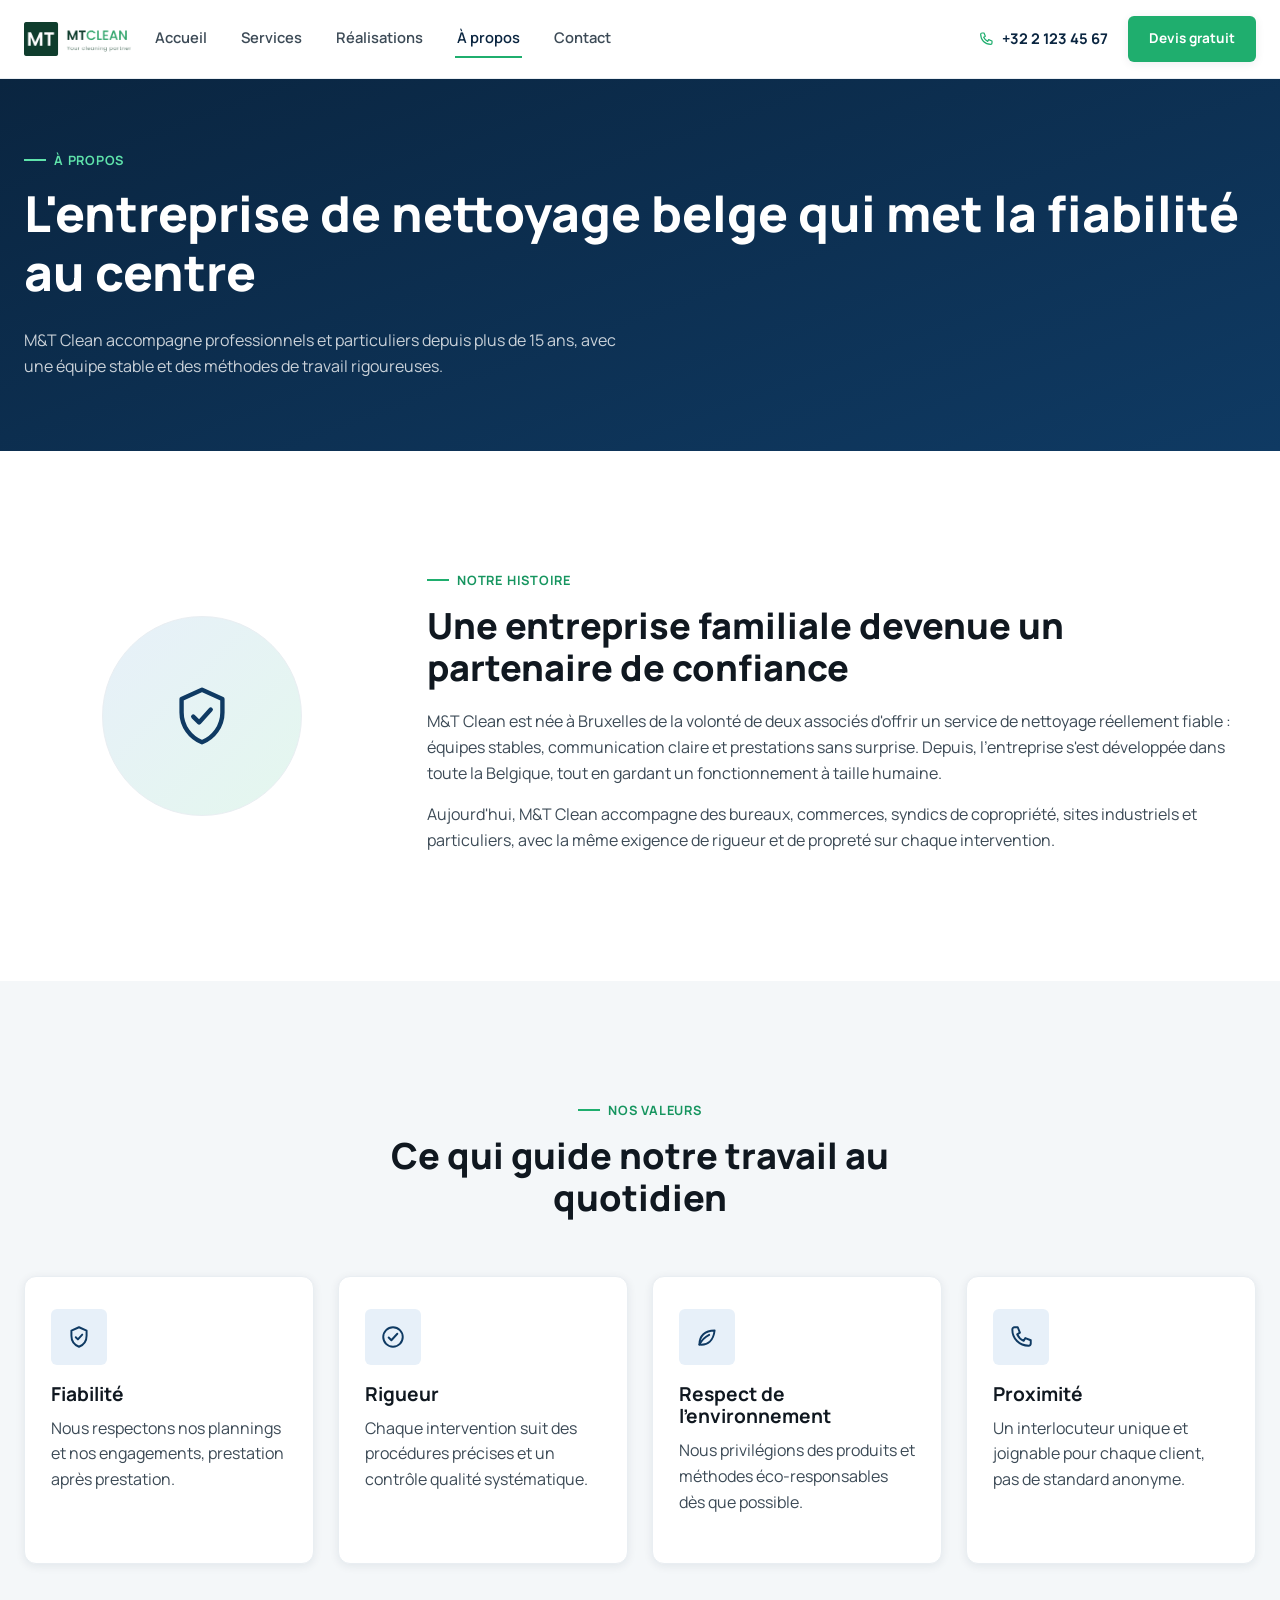
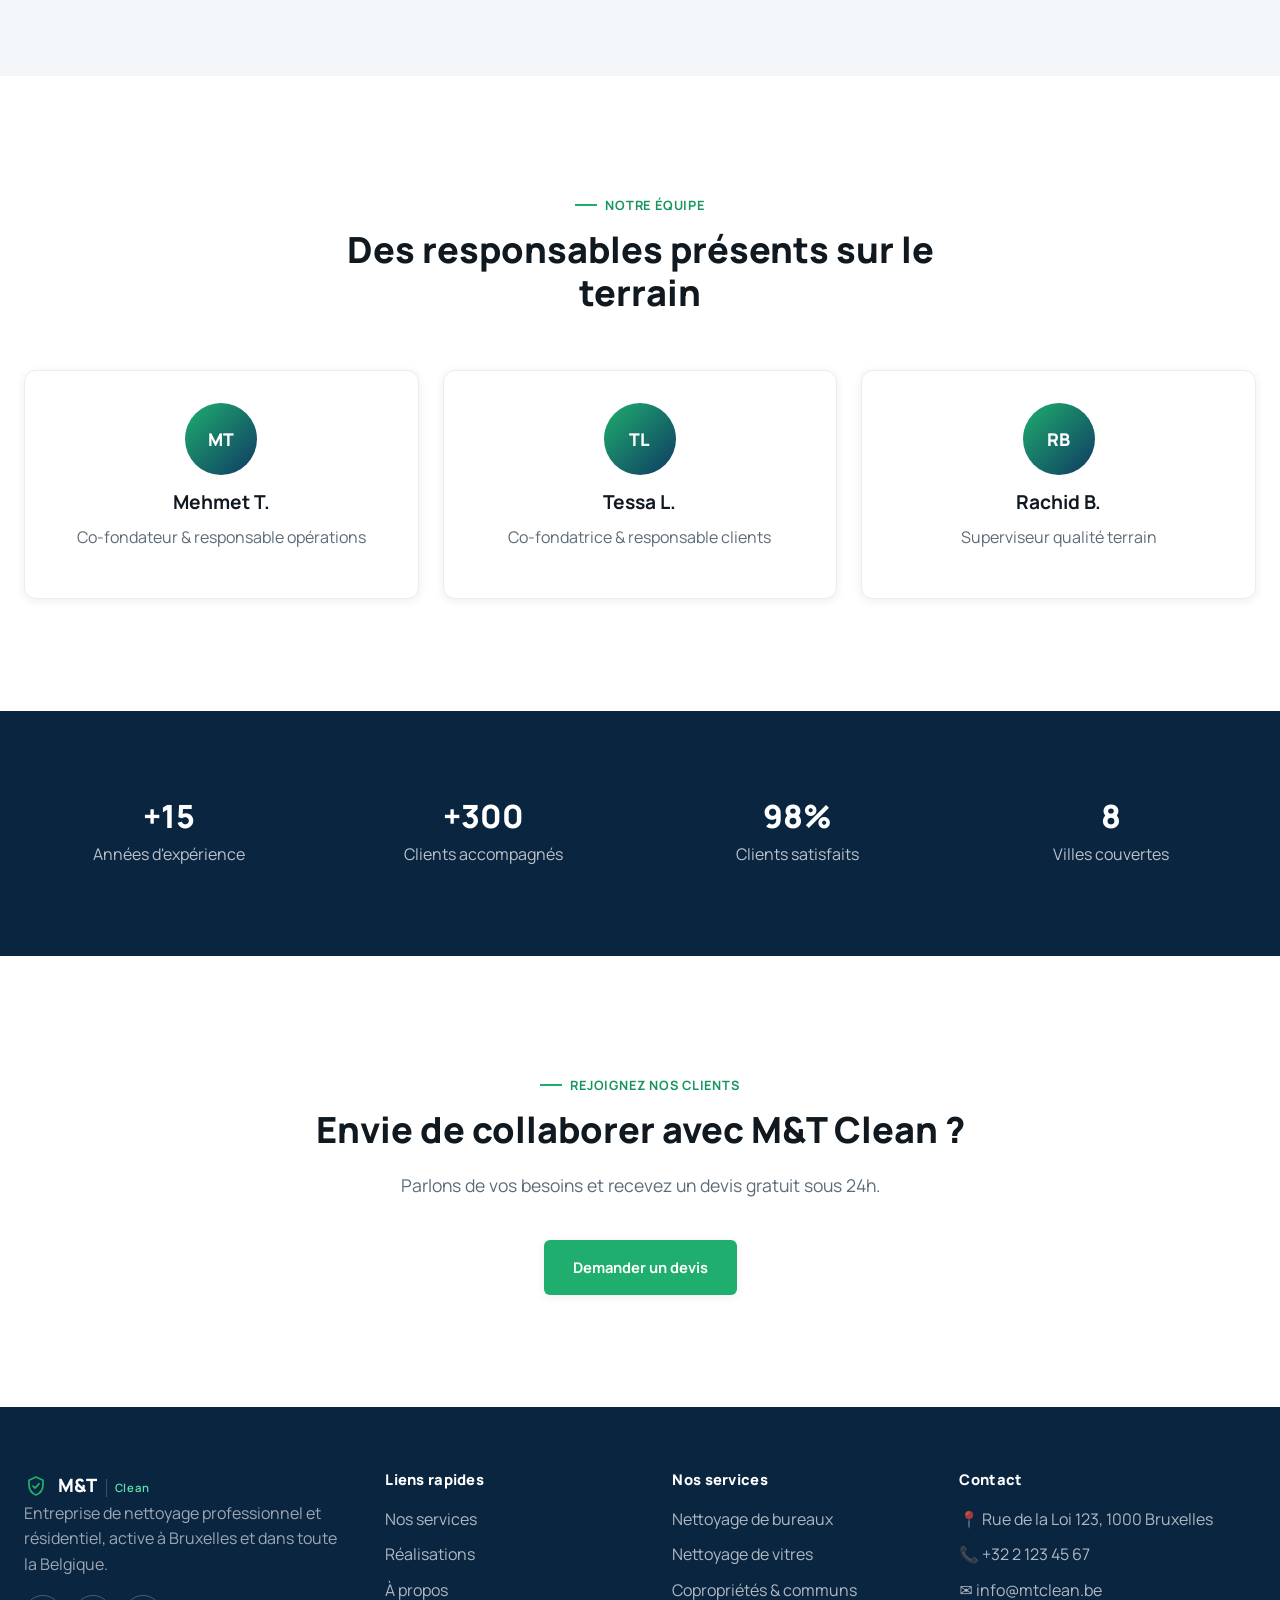
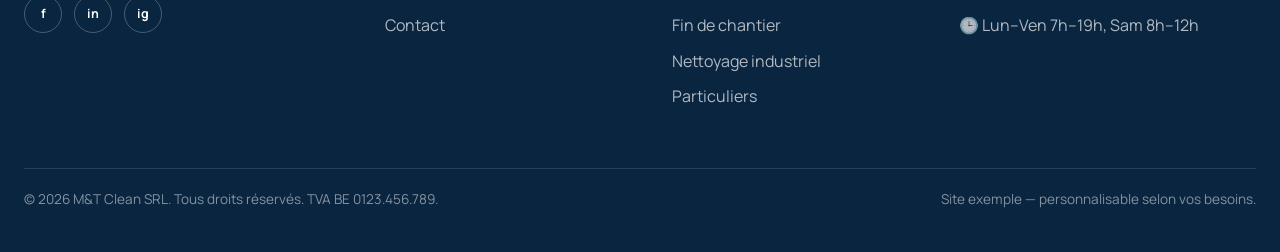
==== commit dfe68795: "Remplace le logo de la navbar par le nouveau logo MT Clean Co-Authored-By: Claude Sonnet 5 <noreply@" ====
--- a/a-propos.html
+++ b/a-propos.html
@@ -19,8 +19,7 @@
       <div class="container-large">
         <div class="navbar_container">
           <a href="index.html" class="navbar_logo-link">
-            <span class="navbar_logo-icon" aria-hidden="true"><svg viewBox="0 0 24 24" width="26" height="26" fill="none" stroke="currentColor" stroke-width="1.8" stroke-linecap="round" stroke-linejoin="round"><path d="M12 3l7 3.2v4.6c0 4.7-3 8.6-7 10.2-4-1.6-7-5.5-7-10.2V6.2z"/><path d="M9 12.2l2 2 4-4.4"/></svg></span>
-            <span class="navbar_logo-word">M&amp;T<em>Clean</em></span>
+            <img src="assets/images/logo.webp" alt="MT Clean" class="navbar_logo-image">
           </a>
           <nav class="navbar_menu" aria-label="Navigation principale">
             <a href="index.html" class="navbar_link">Accueil</a>
--- a/assets/css/style.css
+++ b/assets/css/style.css
@@ -222,6 +222,7 @@
   color: var(--color--primary-900);
 }
 .navbar_logo-link:hover { color: var(--color--primary-900); }
+.navbar_logo-image { height: 34px; width: auto; display: block; }
 .navbar_logo-icon { display: flex; color: var(--color--accent-500); flex-shrink: 0; }
 .navbar_logo-word {
   display: flex;
@@ -295,11 +296,29 @@
   content: '';
   position: absolute;
   inset: 0;
+  z-index: 2;
   background: radial-gradient(60% 60% at 85% 15%, rgba(31,174,110,0.28), transparent 70%);
   pointer-events: none;
 }
+.hero_video {
+  position: absolute;
+  inset: 0;
+  z-index: 0;
+  width: 100%;
+  height: 100%;
+  object-fit: cover;
+}
+.hero_component::before {
+  content: '';
+  position: absolute;
+  inset: 0;
+  z-index: 1;
+  background: linear-gradient(160deg, rgba(6,54,35,0.88) 0%, rgba(13,92,58,0.82) 55%, rgba(31,174,110,0.55) 130%);
+  pointer-events: none;
+}
 .hero_layout {
   position: relative;
+  z-index: 3;
   display: grid;
   grid-template-columns: 1.05fr 0.95fr;
   gap: 48px;
